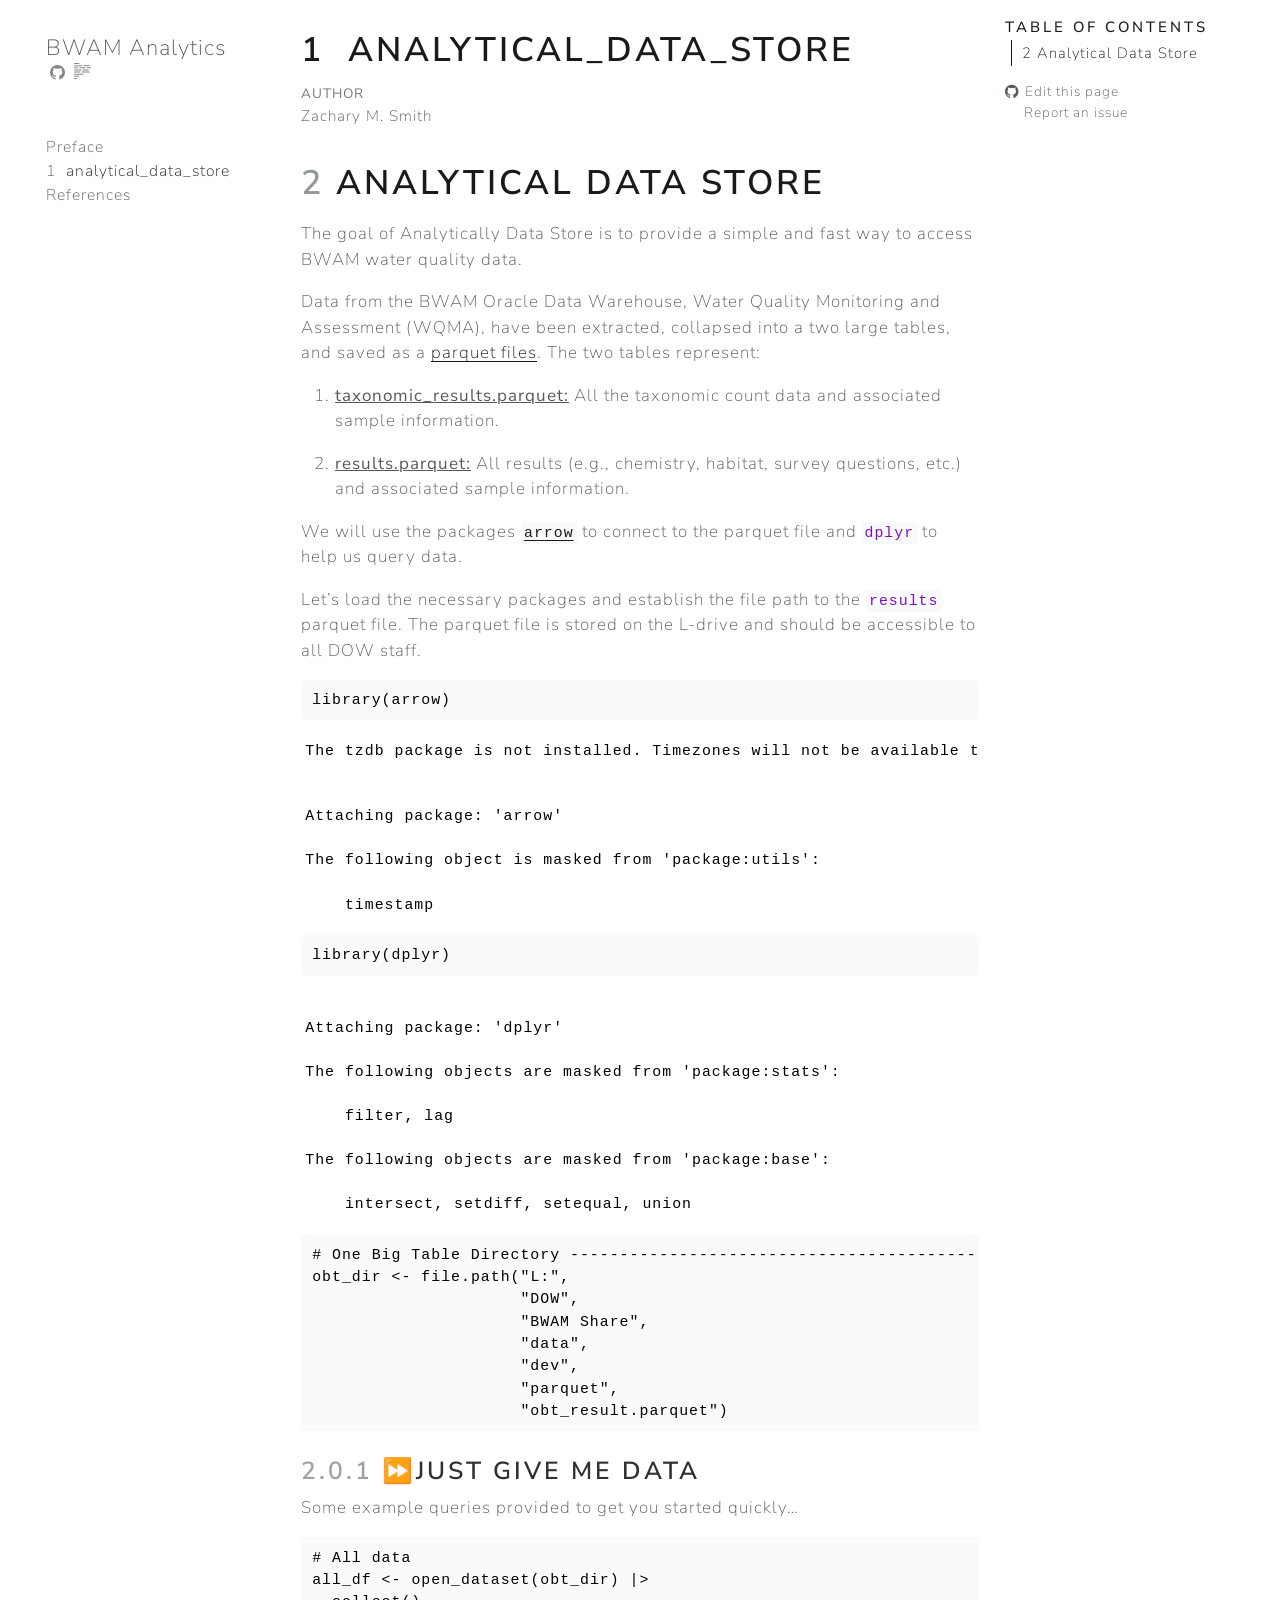
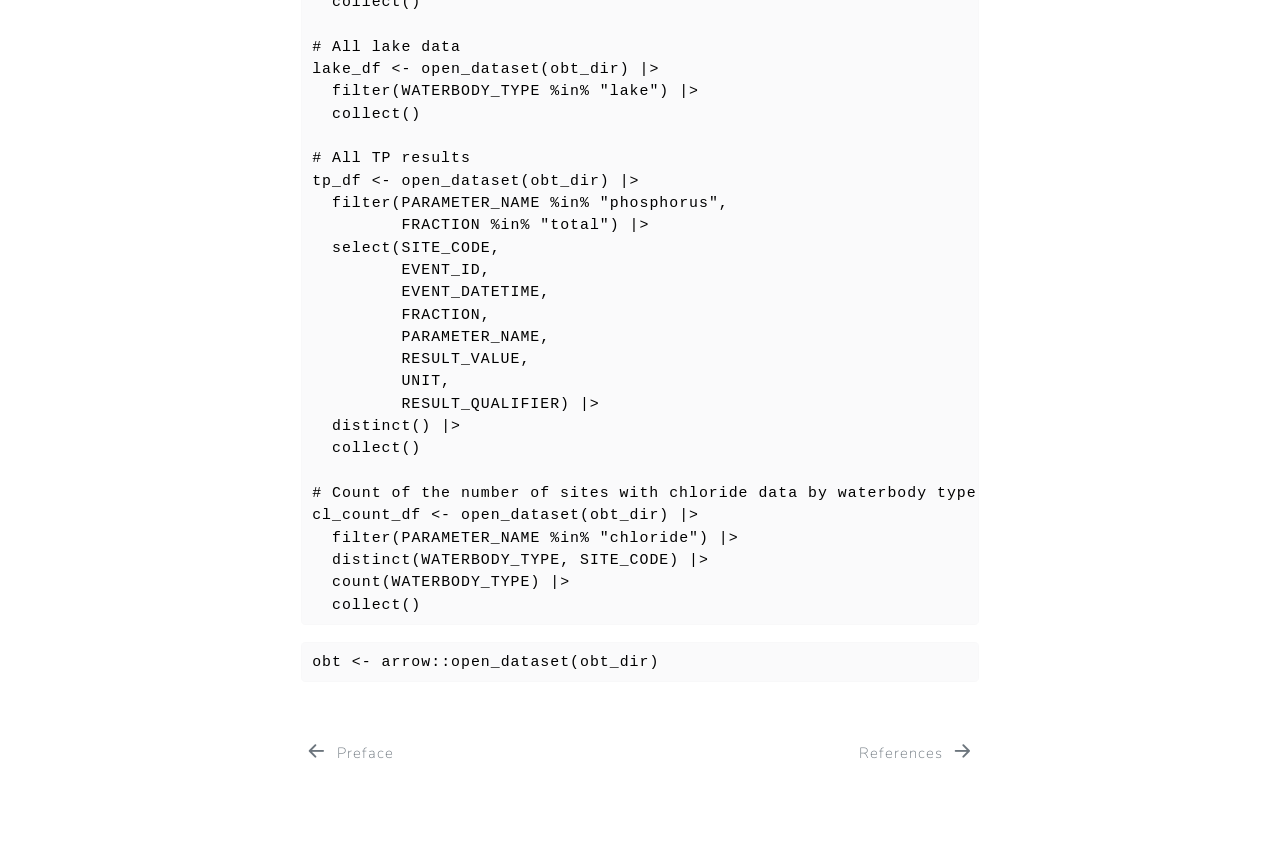
==== docs/analytical_data_store.html @ fa06255b "Initial development of analytics chapter." ====
<!DOCTYPE html>
<html xmlns="http://www.w3.org/1999/xhtml" lang="en" xml:lang="en"><head>

<meta charset="utf-8">
<meta name="generator" content="quarto-1.4.555">

<meta name="viewport" content="width=device-width, initial-scale=1.0, user-scalable=yes">

<meta name="author" content="Zachary M. Smith">

<title>BWAM Analytics - 1&nbsp; analytical_data_store</title>
<style>
code{white-space: pre-wrap;}
span.smallcaps{font-variant: small-caps;}
div.columns{display: flex; gap: min(4vw, 1.5em);}
div.column{flex: auto; overflow-x: auto;}
div.hanging-indent{margin-left: 1.5em; text-indent: -1.5em;}
ul.task-list{list-style: none;}
ul.task-list li input[type="checkbox"] {
  width: 0.8em;
  margin: 0 0.8em 0.2em -1em; /* quarto-specific, see https://github.com/quarto-dev/quarto-cli/issues/4556 */ 
  vertical-align: middle;
}
/* CSS for syntax highlighting */
pre > code.sourceCode { white-space: pre; position: relative; }
pre > code.sourceCode > span { line-height: 1.25; }
pre > code.sourceCode > span:empty { height: 1.2em; }
.sourceCode { overflow: visible; }
code.sourceCode > span { color: inherit; text-decoration: inherit; }
div.sourceCode { margin: 1em 0; }
pre.sourceCode { margin: 0; }
@media screen {
div.sourceCode { overflow: auto; }
}
@media print {
pre > code.sourceCode { white-space: pre-wrap; }
pre > code.sourceCode > span { text-indent: -5em; padding-left: 5em; }
}
pre.numberSource code
  { counter-reset: source-line 0; }
pre.numberSource code > span
  { position: relative; left: -4em; counter-increment: source-line; }
pre.numberSource code > span > a:first-child::before
  { content: counter(source-line);
    position: relative; left: -1em; text-align: right; vertical-align: baseline;
    border: none; display: inline-block;
    -webkit-touch-callout: none; -webkit-user-select: none;
    -khtml-user-select: none; -moz-user-select: none;
    -ms-user-select: none; user-select: none;
    padding: 0 4px; width: 4em;
  }
pre.numberSource { margin-left: 3em;  padding-left: 4px; }
div.sourceCode
  {   }
@media screen {
pre > code.sourceCode > span > a:first-child::before { text-decoration: underline; }
}
</style>


<script src="site_libs/quarto-nav/quarto-nav.js"></script>
<script src="site_libs/quarto-nav/headroom.min.js"></script>
<script src="site_libs/clipboard/clipboard.min.js"></script>
<script src="site_libs/quarto-search/autocomplete.umd.js"></script>
<script src="site_libs/quarto-search/fuse.min.js"></script>
<script src="site_libs/quarto-search/quarto-search.js"></script>
<meta name="quarto:offset" content="./">
<link href="./references.html" rel="next">
<link href="./index.html" rel="prev">
<script src="site_libs/quarto-html/quarto.js"></script>
<script src="site_libs/quarto-html/popper.min.js"></script>
<script src="site_libs/quarto-html/tippy.umd.min.js"></script>
<script src="site_libs/quarto-html/anchor.min.js"></script>
<link href="site_libs/quarto-html/tippy.css" rel="stylesheet">
<link href="site_libs/quarto-html/quarto-syntax-highlighting.css" rel="stylesheet" id="quarto-text-highlighting-styles">
<script src="site_libs/bootstrap/bootstrap.min.js"></script>
<link href="site_libs/bootstrap/bootstrap-icons.css" rel="stylesheet">
<link href="site_libs/bootstrap/bootstrap.min.css" rel="stylesheet" id="quarto-bootstrap" data-mode="light">
<script id="quarto-search-options" type="application/json">{
  "location": "sidebar",
  "copy-button": false,
  "collapse-after": 3,
  "panel-placement": "start",
  "type": "textbox",
  "limit": 50,
  "keyboard-shortcut": [
    "f",
    "/",
    "s"
  ],
  "show-item-context": false,
  "language": {
    "search-no-results-text": "No results",
    "search-matching-documents-text": "matching documents",
    "search-copy-link-title": "Copy link to search",
    "search-hide-matches-text": "Hide additional matches",
    "search-more-match-text": "more match in this document",
    "search-more-matches-text": "more matches in this document",
    "search-clear-button-title": "Clear",
    "search-text-placeholder": "",
    "search-detached-cancel-button-title": "Cancel",
    "search-submit-button-title": "Submit",
    "search-label": "Search"
  }
}</script>


</head>

<body class="nav-sidebar floating">

<div id="quarto-search-results"></div>
  <header id="quarto-header" class="headroom fixed-top">
  <nav class="quarto-secondary-nav">
    <div class="container-fluid d-flex">
      <button type="button" class="quarto-btn-toggle btn" data-bs-toggle="collapse" data-bs-target=".quarto-sidebar-collapse-item" aria-controls="quarto-sidebar" aria-expanded="false" aria-label="Toggle sidebar navigation" onclick="if (window.quartoToggleHeadroom) { window.quartoToggleHeadroom(); }">
        <i class="bi bi-layout-text-sidebar-reverse"></i>
      </button>
        <nav class="quarto-page-breadcrumbs" aria-label="breadcrumb"><ol class="breadcrumb"><li class="breadcrumb-item"><a href="./analytical_data_store.html"><span class="chapter-number">1</span>&nbsp; <span class="chapter-title">analytical_data_store</span></a></li></ol></nav>
        <a class="flex-grow-1" role="button" data-bs-toggle="collapse" data-bs-target=".quarto-sidebar-collapse-item" aria-controls="quarto-sidebar" aria-expanded="false" aria-label="Toggle sidebar navigation" onclick="if (window.quartoToggleHeadroom) { window.quartoToggleHeadroom(); }">      
        </a>
      <button type="button" class="btn quarto-search-button" aria-label="" onclick="window.quartoOpenSearch();">
        <i class="bi bi-search"></i>
      </button>
    </div>
  </nav>
</header>
<!-- content -->
<div id="quarto-content" class="quarto-container page-columns page-rows-contents page-layout-article">
<!-- sidebar -->
  <nav id="quarto-sidebar" class="sidebar collapse collapse-horizontal quarto-sidebar-collapse-item sidebar-navigation floating overflow-auto">
    <div class="pt-lg-2 mt-2 text-left sidebar-header">
    <div class="sidebar-title mb-0 py-0">
      <a href="./">BWAM Analytics</a> 
        <div class="sidebar-tools-main">
    <a href="https://github.com/BWAM/bwam_analytics" title="Source Code" class="quarto-navigation-tool px-1" aria-label="Source Code"><i class="bi bi-github"></i></a>
  <a href="" class="quarto-reader-toggle quarto-navigation-tool px-1" onclick="window.quartoToggleReader(); return false;" title="Toggle reader mode">
  <div class="quarto-reader-toggle-btn">
  <i class="bi"></i>
  </div>
</a>
</div>
    </div>
      </div>
        <div class="mt-2 flex-shrink-0 align-items-center">
        <div class="sidebar-search">
        <div id="quarto-search" class="" title="Search"></div>
        </div>
        </div>
    <div class="sidebar-menu-container"> 
    <ul class="list-unstyled mt-1">
        <li class="sidebar-item">
  <div class="sidebar-item-container"> 
  <a href="./index.html" class="sidebar-item-text sidebar-link">
 <span class="menu-text">Preface</span></a>
  </div>
</li>
        <li class="sidebar-item">
  <div class="sidebar-item-container"> 
  <a href="./analytical_data_store.html" class="sidebar-item-text sidebar-link active">
 <span class="menu-text"><span class="chapter-number">1</span>&nbsp; <span class="chapter-title">analytical_data_store</span></span></a>
  </div>
</li>
        <li class="sidebar-item">
  <div class="sidebar-item-container"> 
  <a href="./references.html" class="sidebar-item-text sidebar-link">
 <span class="menu-text">References</span></a>
  </div>
</li>
    </ul>
    </div>
</nav>
<div id="quarto-sidebar-glass" class="quarto-sidebar-collapse-item" data-bs-toggle="collapse" data-bs-target=".quarto-sidebar-collapse-item"></div>
<!-- margin-sidebar -->
    <div id="quarto-margin-sidebar" class="sidebar margin-sidebar">
        <nav id="TOC" role="doc-toc" class="toc-active">
    <h2 id="toc-title">Table of contents</h2>
   
  <ul>
  <li><a href="#analytical-data-store" id="toc-analytical-data-store" class="nav-link active" data-scroll-target="#analytical-data-store"><span class="header-section-number">2</span> Analytical Data Store</a>
  <ul class="collapse">
  <li><a href="#just-give-me-data" id="toc-just-give-me-data" class="nav-link" data-scroll-target="#just-give-me-data"><span class="header-section-number">2.0.1</span> ⏩Just Give Me Data</a></li>
  </ul></li>
  </ul>
<div class="toc-actions"><ul><li><a href="https://github.com/BWAM/bwam_analytics/edit/main/analytical_data_store.qmd" class="toc-action"><i class="bi bi-github"></i>Edit this page</a></li><li><a href="https://github.com/BWAM/bwam_analytics/issues/new" class="toc-action"><i class="bi empty"></i>Report an issue</a></li></ul></div></nav>
    </div>
<!-- main -->
<main class="content" id="quarto-document-content">

<header id="title-block-header" class="quarto-title-block default">
<div class="quarto-title">
<h1 class="title"><span class="chapter-number">1</span>&nbsp; <span class="chapter-title">analytical_data_store</span></h1>
</div>



<div class="quarto-title-meta">

    <div>
    <div class="quarto-title-meta-heading">Author</div>
    <div class="quarto-title-meta-contents">
             <p>Zachary M. Smith </p>
          </div>
  </div>
    
  
    
  </div>
  


</header>


<section id="analytical-data-store" class="level1" data-number="2">
<h1 data-number="2"><span class="header-section-number">2</span> Analytical Data Store</h1>
<p>The goal of Analytically Data Store is to provide a simple and fast way to access BWAM water quality data.</p>
<p>Data from the BWAM Oracle Data Warehouse, Water Quality Monitoring and Assessment (WQMA), have been extracted, collapsed into a two large tables, and saved as a <a href="https://parquet.apache.org/docs/overview/">parquet files</a>. The two tables represent:</p>
<ol type="1">
<li><p><u><strong>taxonomic_results.parquet:</strong></u> All the taxonomic count data and associated sample information.</p></li>
<li><p><u><strong>results.parquet:</strong></u> All results (e.g., chemistry, habitat, survey questions, etc.) and associated sample information.</p></li>
</ol>
<p>We will use the packages <a href="https://arrow.apache.org/docs/r/"><code>arrow</code></a> to connect to the parquet file and <code>dplyr</code> to help us query data.</p>
<p>Let’s load the necessary packages and establish the file path to the <code>results</code> parquet file. The parquet file is stored on the L-drive and should be accessible to all DOW staff.</p>
<div class="cell">
<div class="sourceCode cell-code" id="cb1"><pre class="sourceCode r code-with-copy"><code class="sourceCode r"><span id="cb1-1"><a href="#cb1-1" aria-hidden="true" tabindex="-1"></a><span class="fu">library</span>(arrow)</span></code><button title="Copy to Clipboard" class="code-copy-button"><i class="bi"></i></button></pre></div>
<div class="cell-output cell-output-stderr">
<pre><code>The tzdb package is not installed. Timezones will not be available to Arrow compute functions.</code></pre>
</div>
<div class="cell-output cell-output-stderr">
<pre><code>
Attaching package: 'arrow'</code></pre>
</div>
<div class="cell-output cell-output-stderr">
<pre><code>The following object is masked from 'package:utils':

    timestamp</code></pre>
</div>
<div class="sourceCode cell-code" id="cb5"><pre class="sourceCode r code-with-copy"><code class="sourceCode r"><span id="cb5-1"><a href="#cb5-1" aria-hidden="true" tabindex="-1"></a><span class="fu">library</span>(dplyr)</span></code><button title="Copy to Clipboard" class="code-copy-button"><i class="bi"></i></button></pre></div>
<div class="cell-output cell-output-stderr">
<pre><code>
Attaching package: 'dplyr'</code></pre>
</div>
<div class="cell-output cell-output-stderr">
<pre><code>The following objects are masked from 'package:stats':

    filter, lag</code></pre>
</div>
<div class="cell-output cell-output-stderr">
<pre><code>The following objects are masked from 'package:base':

    intersect, setdiff, setequal, union</code></pre>
</div>
<div class="sourceCode cell-code" id="cb9"><pre class="sourceCode r code-with-copy"><code class="sourceCode r"><span id="cb9-1"><a href="#cb9-1" aria-hidden="true" tabindex="-1"></a><span class="co"># One Big Table Directory -------------------------------------------------</span></span>
<span id="cb9-2"><a href="#cb9-2" aria-hidden="true" tabindex="-1"></a>obt_dir <span class="ot">&lt;-</span> <span class="fu">file.path</span>(<span class="st">"L:"</span>,</span>
<span id="cb9-3"><a href="#cb9-3" aria-hidden="true" tabindex="-1"></a>                     <span class="st">"DOW"</span>,</span>
<span id="cb9-4"><a href="#cb9-4" aria-hidden="true" tabindex="-1"></a>                     <span class="st">"BWAM Share"</span>,</span>
<span id="cb9-5"><a href="#cb9-5" aria-hidden="true" tabindex="-1"></a>                     <span class="st">"data"</span>,</span>
<span id="cb9-6"><a href="#cb9-6" aria-hidden="true" tabindex="-1"></a>                     <span class="st">"dev"</span>,</span>
<span id="cb9-7"><a href="#cb9-7" aria-hidden="true" tabindex="-1"></a>                     <span class="st">"parquet"</span>,</span>
<span id="cb9-8"><a href="#cb9-8" aria-hidden="true" tabindex="-1"></a>                     <span class="st">"obt_result.parquet"</span>)</span></code><button title="Copy to Clipboard" class="code-copy-button"><i class="bi"></i></button></pre></div>
</div>
<section id="just-give-me-data" class="level3" data-number="2.0.1">
<h3 data-number="2.0.1" class="anchored" data-anchor-id="just-give-me-data"><span class="header-section-number">2.0.1</span> ⏩Just Give Me Data</h3>
<p>Some example queries provided to get you started quickly…</p>
<div class="cell">
<div class="sourceCode cell-code" id="cb10"><pre class="sourceCode r code-with-copy"><code class="sourceCode r"><span id="cb10-1"><a href="#cb10-1" aria-hidden="true" tabindex="-1"></a><span class="co"># All data</span></span>
<span id="cb10-2"><a href="#cb10-2" aria-hidden="true" tabindex="-1"></a>all_df <span class="ot">&lt;-</span> <span class="fu">open_dataset</span>(obt_dir) <span class="sc">|&gt;</span> </span>
<span id="cb10-3"><a href="#cb10-3" aria-hidden="true" tabindex="-1"></a>  <span class="fu">collect</span>()</span>
<span id="cb10-4"><a href="#cb10-4" aria-hidden="true" tabindex="-1"></a></span>
<span id="cb10-5"><a href="#cb10-5" aria-hidden="true" tabindex="-1"></a><span class="co"># All lake data</span></span>
<span id="cb10-6"><a href="#cb10-6" aria-hidden="true" tabindex="-1"></a>lake_df <span class="ot">&lt;-</span> <span class="fu">open_dataset</span>(obt_dir) <span class="sc">|&gt;</span> </span>
<span id="cb10-7"><a href="#cb10-7" aria-hidden="true" tabindex="-1"></a>  <span class="fu">filter</span>(WATERBODY_TYPE <span class="sc">%in%</span> <span class="st">"lake"</span>) <span class="sc">|&gt;</span> </span>
<span id="cb10-8"><a href="#cb10-8" aria-hidden="true" tabindex="-1"></a>  <span class="fu">collect</span>()</span>
<span id="cb10-9"><a href="#cb10-9" aria-hidden="true" tabindex="-1"></a></span>
<span id="cb10-10"><a href="#cb10-10" aria-hidden="true" tabindex="-1"></a><span class="co"># All TP results</span></span>
<span id="cb10-11"><a href="#cb10-11" aria-hidden="true" tabindex="-1"></a>tp_df <span class="ot">&lt;-</span> <span class="fu">open_dataset</span>(obt_dir) <span class="sc">|&gt;</span> </span>
<span id="cb10-12"><a href="#cb10-12" aria-hidden="true" tabindex="-1"></a>  <span class="fu">filter</span>(PARAMETER_NAME <span class="sc">%in%</span> <span class="st">"phosphorus"</span>,</span>
<span id="cb10-13"><a href="#cb10-13" aria-hidden="true" tabindex="-1"></a>         FRACTION <span class="sc">%in%</span> <span class="st">"total"</span>) <span class="sc">|&gt;</span></span>
<span id="cb10-14"><a href="#cb10-14" aria-hidden="true" tabindex="-1"></a>  <span class="fu">select</span>(SITE_CODE,</span>
<span id="cb10-15"><a href="#cb10-15" aria-hidden="true" tabindex="-1"></a>         EVENT_ID,</span>
<span id="cb10-16"><a href="#cb10-16" aria-hidden="true" tabindex="-1"></a>         EVENT_DATETIME,</span>
<span id="cb10-17"><a href="#cb10-17" aria-hidden="true" tabindex="-1"></a>         FRACTION,</span>
<span id="cb10-18"><a href="#cb10-18" aria-hidden="true" tabindex="-1"></a>         PARAMETER_NAME,</span>
<span id="cb10-19"><a href="#cb10-19" aria-hidden="true" tabindex="-1"></a>         RESULT_VALUE,</span>
<span id="cb10-20"><a href="#cb10-20" aria-hidden="true" tabindex="-1"></a>         UNIT,</span>
<span id="cb10-21"><a href="#cb10-21" aria-hidden="true" tabindex="-1"></a>         RESULT_QUALIFIER) <span class="sc">|&gt;</span> </span>
<span id="cb10-22"><a href="#cb10-22" aria-hidden="true" tabindex="-1"></a>  <span class="fu">distinct</span>() <span class="sc">|&gt;</span> </span>
<span id="cb10-23"><a href="#cb10-23" aria-hidden="true" tabindex="-1"></a>  <span class="fu">collect</span>()</span>
<span id="cb10-24"><a href="#cb10-24" aria-hidden="true" tabindex="-1"></a></span>
<span id="cb10-25"><a href="#cb10-25" aria-hidden="true" tabindex="-1"></a><span class="co"># Count of the number of sites with chloride data by waterbody type</span></span>
<span id="cb10-26"><a href="#cb10-26" aria-hidden="true" tabindex="-1"></a>cl_count_df <span class="ot">&lt;-</span> <span class="fu">open_dataset</span>(obt_dir) <span class="sc">|&gt;</span> </span>
<span id="cb10-27"><a href="#cb10-27" aria-hidden="true" tabindex="-1"></a>  <span class="fu">filter</span>(PARAMETER_NAME <span class="sc">%in%</span> <span class="st">"chloride"</span>) <span class="sc">|&gt;</span></span>
<span id="cb10-28"><a href="#cb10-28" aria-hidden="true" tabindex="-1"></a>  <span class="fu">distinct</span>(WATERBODY_TYPE, SITE_CODE) <span class="sc">|&gt;</span> </span>
<span id="cb10-29"><a href="#cb10-29" aria-hidden="true" tabindex="-1"></a>  <span class="fu">count</span>(WATERBODY_TYPE) <span class="sc">|&gt;</span> </span>
<span id="cb10-30"><a href="#cb10-30" aria-hidden="true" tabindex="-1"></a>  <span class="fu">collect</span>()</span></code><button title="Copy to Clipboard" class="code-copy-button"><i class="bi"></i></button></pre></div>
</div>
<div class="cell">
<div class="sourceCode cell-code" id="cb11"><pre class="sourceCode r code-with-copy"><code class="sourceCode r"><span id="cb11-1"><a href="#cb11-1" aria-hidden="true" tabindex="-1"></a>obt <span class="ot">&lt;-</span> arrow<span class="sc">::</span><span class="fu">open_dataset</span>(obt_dir)</span></code><button title="Copy to Clipboard" class="code-copy-button"><i class="bi"></i></button></pre></div>
</div>


</section>
</section>

</main> <!-- /main -->
<script id="quarto-html-after-body" type="application/javascript">
window.document.addEventListener("DOMContentLoaded", function (event) {
  const toggleBodyColorMode = (bsSheetEl) => {
    const mode = bsSheetEl.getAttribute("data-mode");
    const bodyEl = window.document.querySelector("body");
    if (mode === "dark") {
      bodyEl.classList.add("quarto-dark");
      bodyEl.classList.remove("quarto-light");
    } else {
      bodyEl.classList.add("quarto-light");
      bodyEl.classList.remove("quarto-dark");
    }
  }
  const toggleBodyColorPrimary = () => {
    const bsSheetEl = window.document.querySelector("link#quarto-bootstrap");
    if (bsSheetEl) {
      toggleBodyColorMode(bsSheetEl);
    }
  }
  toggleBodyColorPrimary();  
  const icon = "";
  const anchorJS = new window.AnchorJS();
  anchorJS.options = {
    placement: 'right',
    icon: icon
  };
  anchorJS.add('.anchored');
  const isCodeAnnotation = (el) => {
    for (const clz of el.classList) {
      if (clz.startsWith('code-annotation-')) {                     
        return true;
      }
    }
    return false;
  }
  const clipboard = new window.ClipboardJS('.code-copy-button', {
    text: function(trigger) {
      const codeEl = trigger.previousElementSibling.cloneNode(true);
      for (const childEl of codeEl.children) {
        if (isCodeAnnotation(childEl)) {
          childEl.remove();
        }
      }
      return codeEl.innerText;
    }
  });
  clipboard.on('success', function(e) {
    // button target
    const button = e.trigger;
    // don't keep focus
    button.blur();
    // flash "checked"
    button.classList.add('code-copy-button-checked');
    var currentTitle = button.getAttribute("title");
    button.setAttribute("title", "Copied!");
    let tooltip;
    if (window.bootstrap) {
      button.setAttribute("data-bs-toggle", "tooltip");
      button.setAttribute("data-bs-placement", "left");
      button.setAttribute("data-bs-title", "Copied!");
      tooltip = new bootstrap.Tooltip(button, 
        { trigger: "manual", 
          customClass: "code-copy-button-tooltip",
          offset: [0, -8]});
      tooltip.show();    
    }
    setTimeout(function() {
      if (tooltip) {
        tooltip.hide();
        button.removeAttribute("data-bs-title");
        button.removeAttribute("data-bs-toggle");
        button.removeAttribute("data-bs-placement");
      }
      button.setAttribute("title", currentTitle);
      button.classList.remove('code-copy-button-checked');
    }, 1000);
    // clear code selection
    e.clearSelection();
  });
    var localhostRegex = new RegExp(/^(?:http|https):\/\/localhost\:?[0-9]*\//);
    var mailtoRegex = new RegExp(/^mailto:/);
      var filterRegex = new RegExp('/' + window.location.host + '/');
    var isInternal = (href) => {
        return filterRegex.test(href) || localhostRegex.test(href) || mailtoRegex.test(href);
    }
    // Inspect non-navigation links and adorn them if external
 	var links = window.document.querySelectorAll('a[href]:not(.nav-link):not(.navbar-brand):not(.toc-action):not(.sidebar-link):not(.sidebar-item-toggle):not(.pagination-link):not(.no-external):not([aria-hidden]):not(.dropdown-item):not(.quarto-navigation-tool)');
    for (var i=0; i<links.length; i++) {
      const link = links[i];
      if (!isInternal(link.href)) {
        // undo the damage that might have been done by quarto-nav.js in the case of
        // links that we want to consider external
        if (link.dataset.originalHref !== undefined) {
          link.href = link.dataset.originalHref;
        }
      }
    }
  function tippyHover(el, contentFn, onTriggerFn, onUntriggerFn) {
    const config = {
      allowHTML: true,
      maxWidth: 500,
      delay: 100,
      arrow: false,
      appendTo: function(el) {
          return el.parentElement;
      },
      interactive: true,
      interactiveBorder: 10,
      theme: 'quarto',
      placement: 'bottom-start',
    };
    if (contentFn) {
      config.content = contentFn;
    }
    if (onTriggerFn) {
      config.onTrigger = onTriggerFn;
    }
    if (onUntriggerFn) {
      config.onUntrigger = onUntriggerFn;
    }
    window.tippy(el, config); 
  }
  const noterefs = window.document.querySelectorAll('a[role="doc-noteref"]');
  for (var i=0; i<noterefs.length; i++) {
    const ref = noterefs[i];
    tippyHover(ref, function() {
      // use id or data attribute instead here
      let href = ref.getAttribute('data-footnote-href') || ref.getAttribute('href');
      try { href = new URL(href).hash; } catch {}
      const id = href.replace(/^#\/?/, "");
      const note = window.document.getElementById(id);
      if (note) {
        return note.innerHTML;
      } else {
        return "";
      }
    });
  }
  const xrefs = window.document.querySelectorAll('a.quarto-xref');
  const processXRef = (id, note) => {
    // Strip column container classes
    const stripColumnClz = (el) => {
      el.classList.remove("page-full", "page-columns");
      if (el.children) {
        for (const child of el.children) {
          stripColumnClz(child);
        }
      }
    }
    stripColumnClz(note)
    if (id === null || id.startsWith('sec-')) {
      // Special case sections, only their first couple elements
      const container = document.createElement("div");
      if (note.children && note.children.length > 2) {
        container.appendChild(note.children[0].cloneNode(true));
        for (let i = 1; i < note.children.length; i++) {
          const child = note.children[i];
          if (child.tagName === "P" && child.innerText === "") {
            continue;
          } else {
            container.appendChild(child.cloneNode(true));
            break;
          }
        }
        if (window.Quarto?.typesetMath) {
          window.Quarto.typesetMath(container);
        }
        return container.innerHTML
      } else {
        if (window.Quarto?.typesetMath) {
          window.Quarto.typesetMath(note);
        }
        return note.innerHTML;
      }
    } else {
      // Remove any anchor links if they are present
      const anchorLink = note.querySelector('a.anchorjs-link');
      if (anchorLink) {
        anchorLink.remove();
      }
      if (window.Quarto?.typesetMath) {
        window.Quarto.typesetMath(note);
      }
      // TODO in 1.5, we should make sure this works without a callout special case
      if (note.classList.contains("callout")) {
        return note.outerHTML;
      } else {
        return note.innerHTML;
      }
    }
  }
  for (var i=0; i<xrefs.length; i++) {
    const xref = xrefs[i];
    tippyHover(xref, undefined, function(instance) {
      instance.disable();
      let url = xref.getAttribute('href');
      let hash = undefined; 
      if (url.startsWith('#')) {
        hash = url;
      } else {
        try { hash = new URL(url).hash; } catch {}
      }
      if (hash) {
        const id = hash.replace(/^#\/?/, "");
        const note = window.document.getElementById(id);
        if (note !== null) {
          try {
            const html = processXRef(id, note.cloneNode(true));
            instance.setContent(html);
          } finally {
            instance.enable();
            instance.show();
          }
        } else {
          // See if we can fetch this
          fetch(url.split('#')[0])
          .then(res => res.text())
          .then(html => {
            const parser = new DOMParser();
            const htmlDoc = parser.parseFromString(html, "text/html");
            const note = htmlDoc.getElementById(id);
            if (note !== null) {
              const html = processXRef(id, note);
              instance.setContent(html);
            } 
          }).finally(() => {
            instance.enable();
            instance.show();
          });
        }
      } else {
        // See if we can fetch a full url (with no hash to target)
        // This is a special case and we should probably do some content thinning / targeting
        fetch(url)
        .then(res => res.text())
        .then(html => {
          const parser = new DOMParser();
          const htmlDoc = parser.parseFromString(html, "text/html");
          const note = htmlDoc.querySelector('main.content');
          if (note !== null) {
            // This should only happen for chapter cross references
            // (since there is no id in the URL)
            // remove the first header
            if (note.children.length > 0 && note.children[0].tagName === "HEADER") {
              note.children[0].remove();
            }
            const html = processXRef(null, note);
            instance.setContent(html);
          } 
        }).finally(() => {
          instance.enable();
          instance.show();
        });
      }
    }, function(instance) {
    });
  }
      let selectedAnnoteEl;
      const selectorForAnnotation = ( cell, annotation) => {
        let cellAttr = 'data-code-cell="' + cell + '"';
        let lineAttr = 'data-code-annotation="' +  annotation + '"';
        const selector = 'span[' + cellAttr + '][' + lineAttr + ']';
        return selector;
      }
      const selectCodeLines = (annoteEl) => {
        const doc = window.document;
        const targetCell = annoteEl.getAttribute("data-target-cell");
        const targetAnnotation = annoteEl.getAttribute("data-target-annotation");
        const annoteSpan = window.document.querySelector(selectorForAnnotation(targetCell, targetAnnotation));
        const lines = annoteSpan.getAttribute("data-code-lines").split(",");
        const lineIds = lines.map((line) => {
          return targetCell + "-" + line;
        })
        let top = null;
        let height = null;
        let parent = null;
        if (lineIds.length > 0) {
            //compute the position of the single el (top and bottom and make a div)
            const el = window.document.getElementById(lineIds[0]);
            top = el.offsetTop;
            height = el.offsetHeight;
            parent = el.parentElement.parentElement;
          if (lineIds.length > 1) {
            const lastEl = window.document.getElementById(lineIds[lineIds.length - 1]);
            const bottom = lastEl.offsetTop + lastEl.offsetHeight;
            height = bottom - top;
          }
          if (top !== null && height !== null && parent !== null) {
            // cook up a div (if necessary) and position it 
            let div = window.document.getElementById("code-annotation-line-highlight");
            if (div === null) {
              div = window.document.createElement("div");
              div.setAttribute("id", "code-annotation-line-highlight");
              div.style.position = 'absolute';
              parent.appendChild(div);
            }
            div.style.top = top - 2 + "px";
            div.style.height = height + 4 + "px";
            div.style.left = 0;
            let gutterDiv = window.document.getElementById("code-annotation-line-highlight-gutter");
            if (gutterDiv === null) {
              gutterDiv = window.document.createElement("div");
              gutterDiv.setAttribute("id", "code-annotation-line-highlight-gutter");
              gutterDiv.style.position = 'absolute';
              const codeCell = window.document.getElementById(targetCell);
              const gutter = codeCell.querySelector('.code-annotation-gutter');
              gutter.appendChild(gutterDiv);
            }
            gutterDiv.style.top = top - 2 + "px";
            gutterDiv.style.height = height + 4 + "px";
          }
          selectedAnnoteEl = annoteEl;
        }
      };
      const unselectCodeLines = () => {
        const elementsIds = ["code-annotation-line-highlight", "code-annotation-line-highlight-gutter"];
        elementsIds.forEach((elId) => {
          const div = window.document.getElementById(elId);
          if (div) {
            div.remove();
          }
        });
        selectedAnnoteEl = undefined;
      };
        // Handle positioning of the toggle
    window.addEventListener(
      "resize",
      throttle(() => {
        elRect = undefined;
        if (selectedAnnoteEl) {
          selectCodeLines(selectedAnnoteEl);
        }
      }, 10)
    );
    function throttle(fn, ms) {
    let throttle = false;
    let timer;
      return (...args) => {
        if(!throttle) { // first call gets through
            fn.apply(this, args);
            throttle = true;
        } else { // all the others get throttled
            if(timer) clearTimeout(timer); // cancel #2
            timer = setTimeout(() => {
              fn.apply(this, args);
              timer = throttle = false;
            }, ms);
        }
      };
    }
      // Attach click handler to the DT
      const annoteDls = window.document.querySelectorAll('dt[data-target-cell]');
      for (const annoteDlNode of annoteDls) {
        annoteDlNode.addEventListener('click', (event) => {
          const clickedEl = event.target;
          if (clickedEl !== selectedAnnoteEl) {
            unselectCodeLines();
            const activeEl = window.document.querySelector('dt[data-target-cell].code-annotation-active');
            if (activeEl) {
              activeEl.classList.remove('code-annotation-active');
            }
            selectCodeLines(clickedEl);
            clickedEl.classList.add('code-annotation-active');
          } else {
            // Unselect the line
            unselectCodeLines();
            clickedEl.classList.remove('code-annotation-active');
          }
        });
      }
  const findCites = (el) => {
    const parentEl = el.parentElement;
    if (parentEl) {
      const cites = parentEl.dataset.cites;
      if (cites) {
        return {
          el,
          cites: cites.split(' ')
        };
      } else {
        return findCites(el.parentElement)
      }
    } else {
      return undefined;
    }
  };
  var bibliorefs = window.document.querySelectorAll('a[role="doc-biblioref"]');
  for (var i=0; i<bibliorefs.length; i++) {
    const ref = bibliorefs[i];
    const citeInfo = findCites(ref);
    if (citeInfo) {
      tippyHover(citeInfo.el, function() {
        var popup = window.document.createElement('div');
        citeInfo.cites.forEach(function(cite) {
          var citeDiv = window.document.createElement('div');
          citeDiv.classList.add('hanging-indent');
          citeDiv.classList.add('csl-entry');
          var biblioDiv = window.document.getElementById('ref-' + cite);
          if (biblioDiv) {
            citeDiv.innerHTML = biblioDiv.innerHTML;
          }
          popup.appendChild(citeDiv);
        });
        return popup.innerHTML;
      });
    }
  }
});
</script>
<nav class="page-navigation">
  <div class="nav-page nav-page-previous">
      <a href="./index.html" class="pagination-link" aria-label="Preface">
        <i class="bi bi-arrow-left-short"></i> <span class="nav-page-text">Preface</span>
      </a>          
  </div>
  <div class="nav-page nav-page-next">
      <a href="./references.html" class="pagination-link" aria-label="References">
        <span class="nav-page-text">References</span> <i class="bi bi-arrow-right-short"></i>
      </a>
  </div>
</nav>
</div> <!-- /content -->




<footer class="footer"><div class="nav-footer"><div class="nav-footer-center"><div class="toc-actions d-sm-block d-md-none"><ul><li><a href="https://github.com/BWAM/bwam_analytics/edit/main/analytical_data_store.qmd" class="toc-action"><i class="bi bi-github"></i>Edit this page</a></li><li><a href="https://github.com/BWAM/bwam_analytics/issues/new" class="toc-action"><i class="bi empty"></i>Report an issue</a></li></ul></div></div></div></footer></body></html>
---- docs/site_libs/quarto-html/tippy.css ----
.tippy-box[data-animation=fade][data-state=hidden]{opacity:0}[data-tippy-root]{max-width:calc(100vw - 10px)}.tippy-box{position:relative;background-color:#333;color:#fff;border-radius:4px;font-size:14px;line-height:1.4;white-space:normal;outline:0;transition-property:transform,visibility,opacity}.tippy-box[data-placement^=top]>.tippy-arrow{bottom:0}.tippy-box[data-placement^=top]>.tippy-arrow:before{bottom:-7px;left:0;border-width:8px 8px 0;border-top-color:initial;transform-origin:center top}.tippy-box[data-placement^=bottom]>.tippy-arrow{top:0}.tippy-box[data-placement^=bottom]>.tippy-arrow:before{top:-7px;left:0;border-width:0 8px 8px;border-bottom-color:initial;transform-origin:center bottom}.tippy-box[data-placement^=left]>.tippy-arrow{right:0}.tippy-box[data-placement^=left]>.tippy-arrow:before{border-width:8px 0 8px 8px;border-left-color:initial;right:-7px;transform-origin:center left}.tippy-box[data-placement^=right]>.tippy-arrow{left:0}.tippy-box[data-placement^=right]>.tippy-arrow:before{left:-7px;border-width:8px 8px 8px 0;border-right-color:initial;transform-origin:center right}.tippy-box[data-inertia][data-state=visible]{transition-timing-function:cubic-bezier(.54,1.5,.38,1.11)}.tippy-arrow{width:16px;height:16px;color:#333}.tippy-arrow:before{content:"";position:absolute;border-color:transparent;border-style:solid}.tippy-content{position:relative;padding:5px 9px;z-index:1}
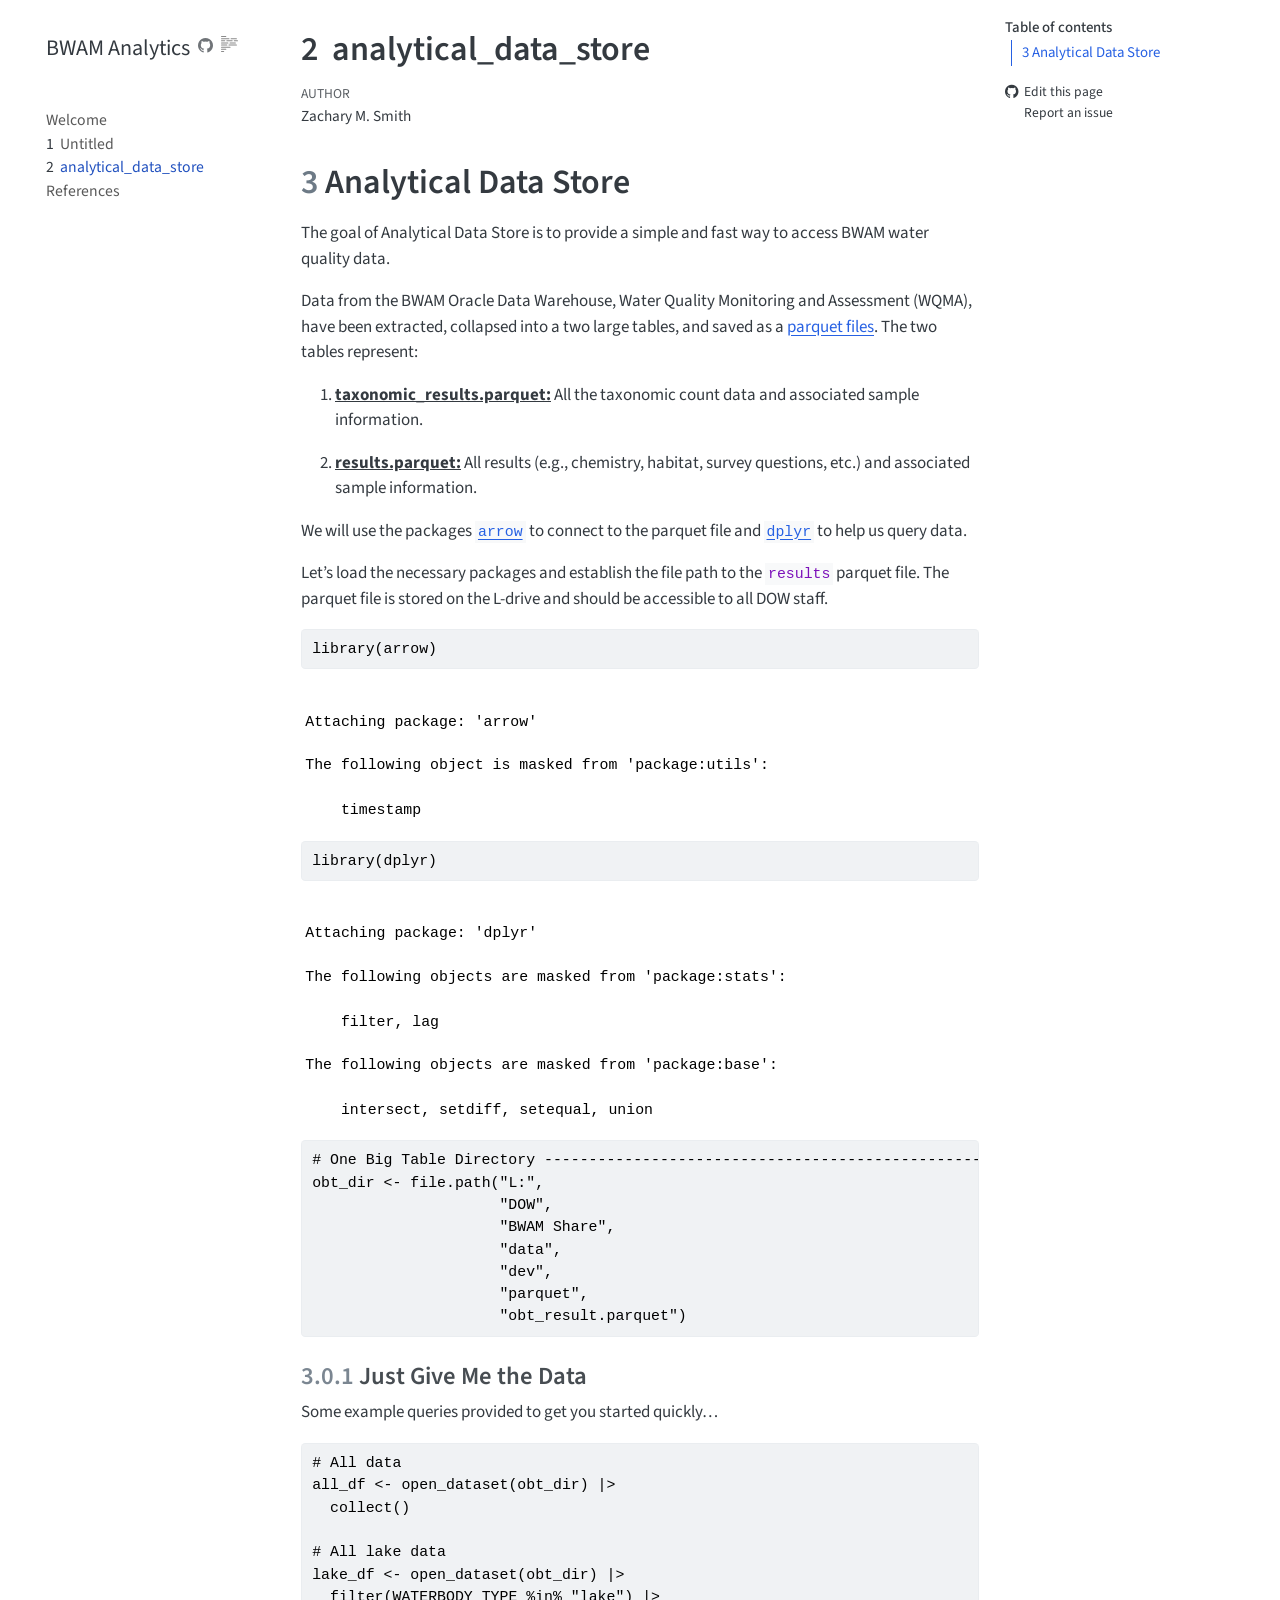
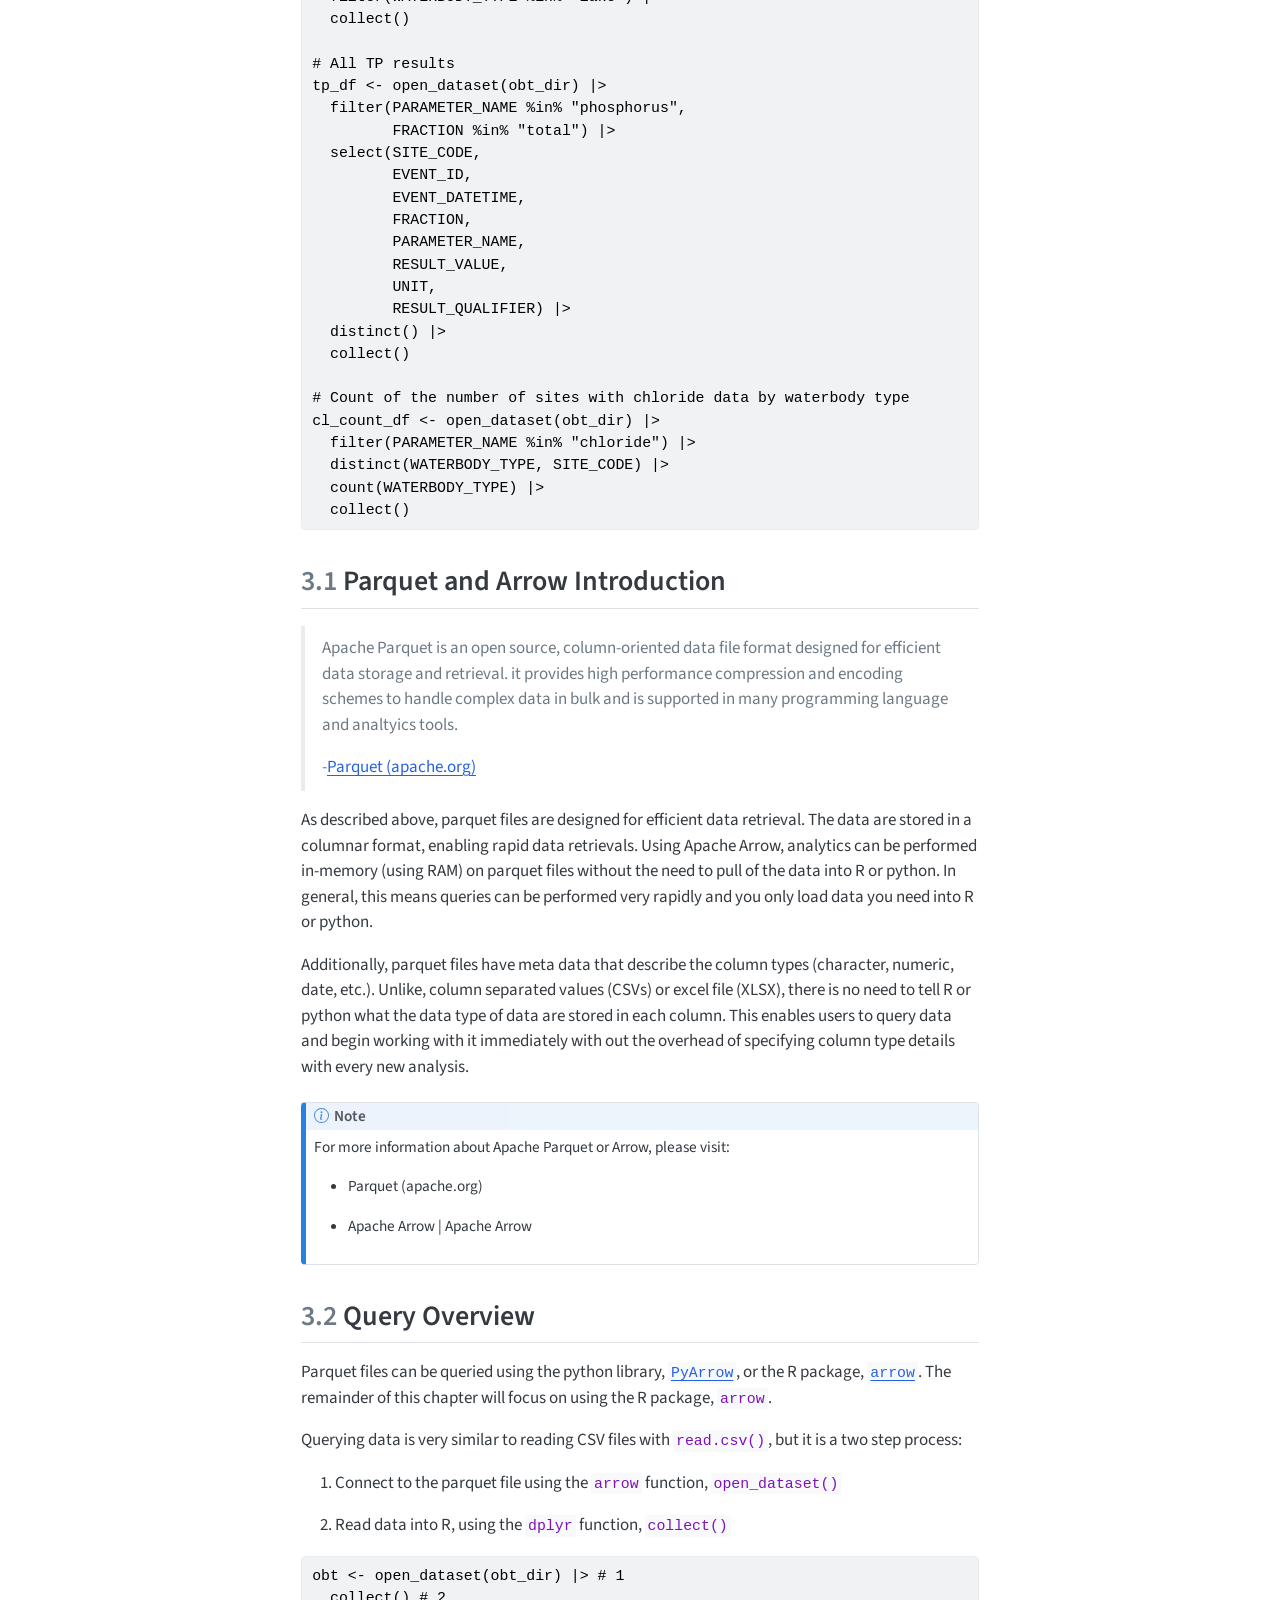
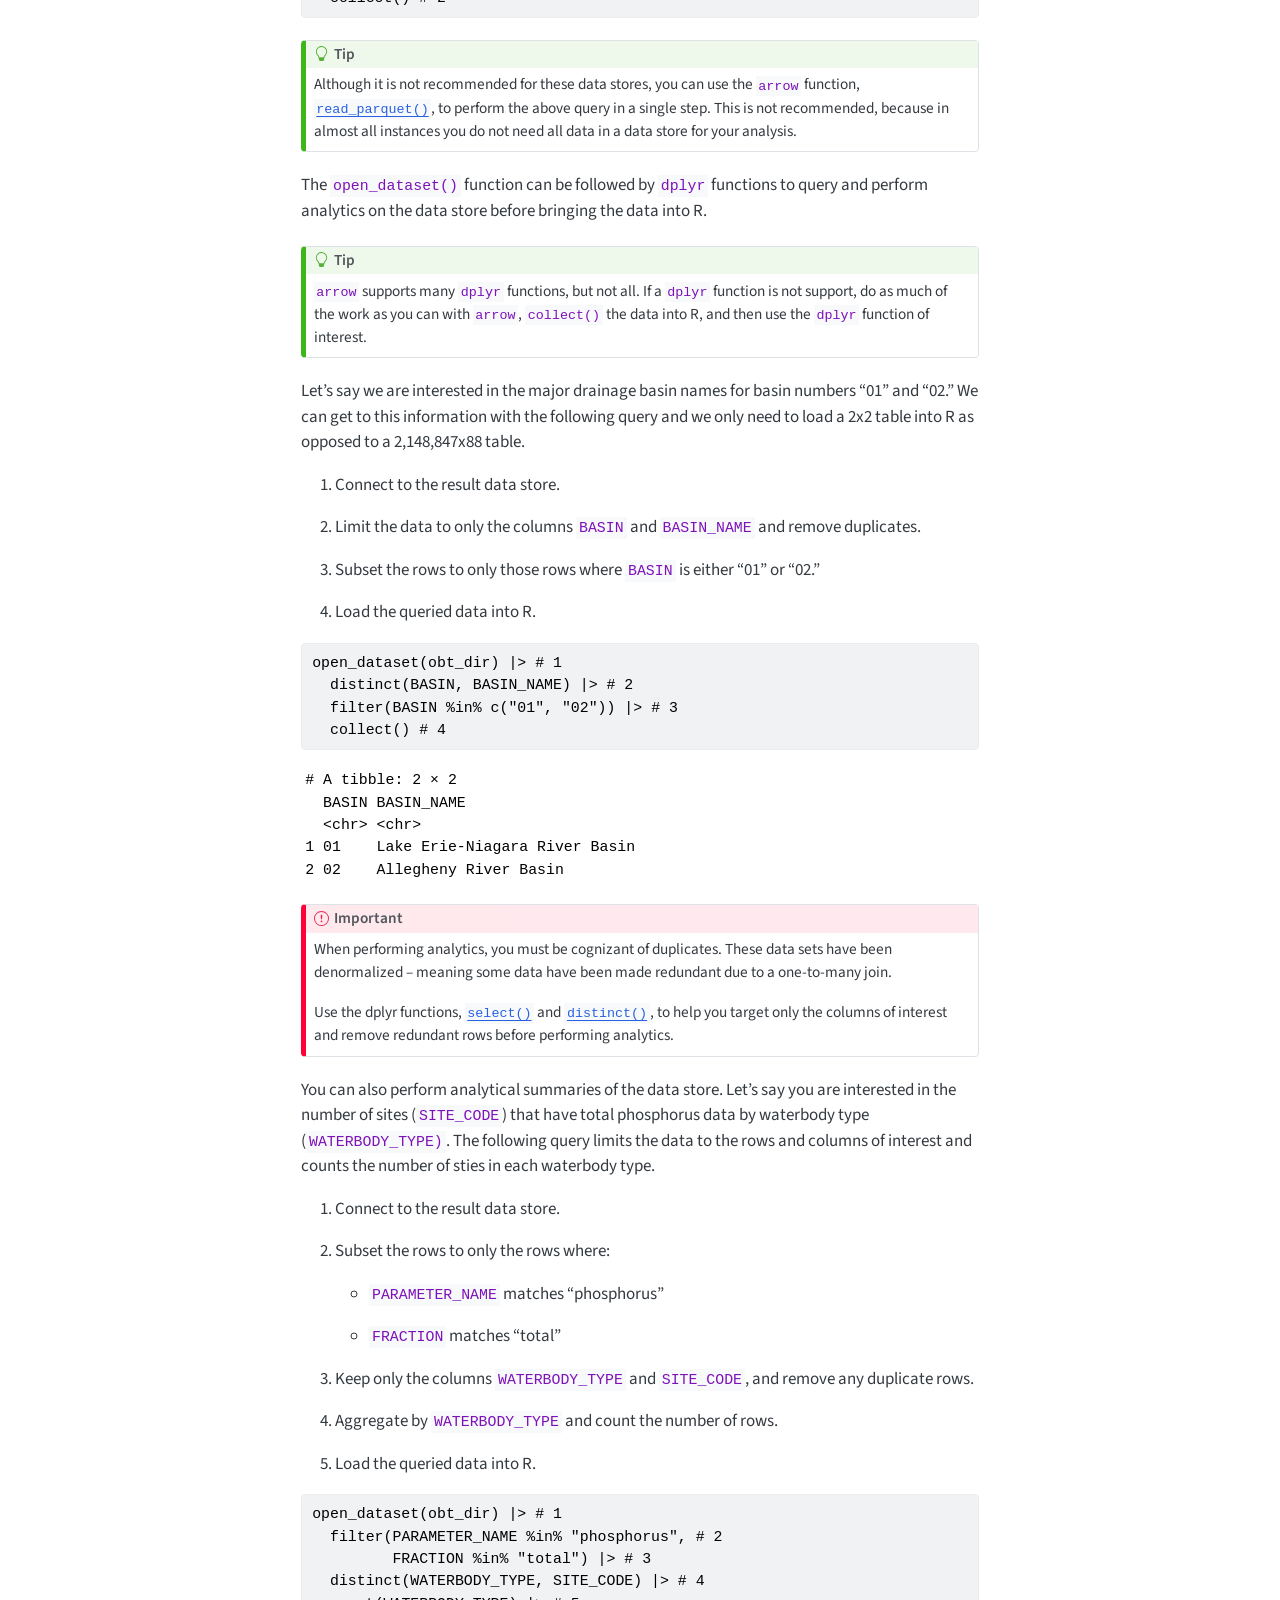
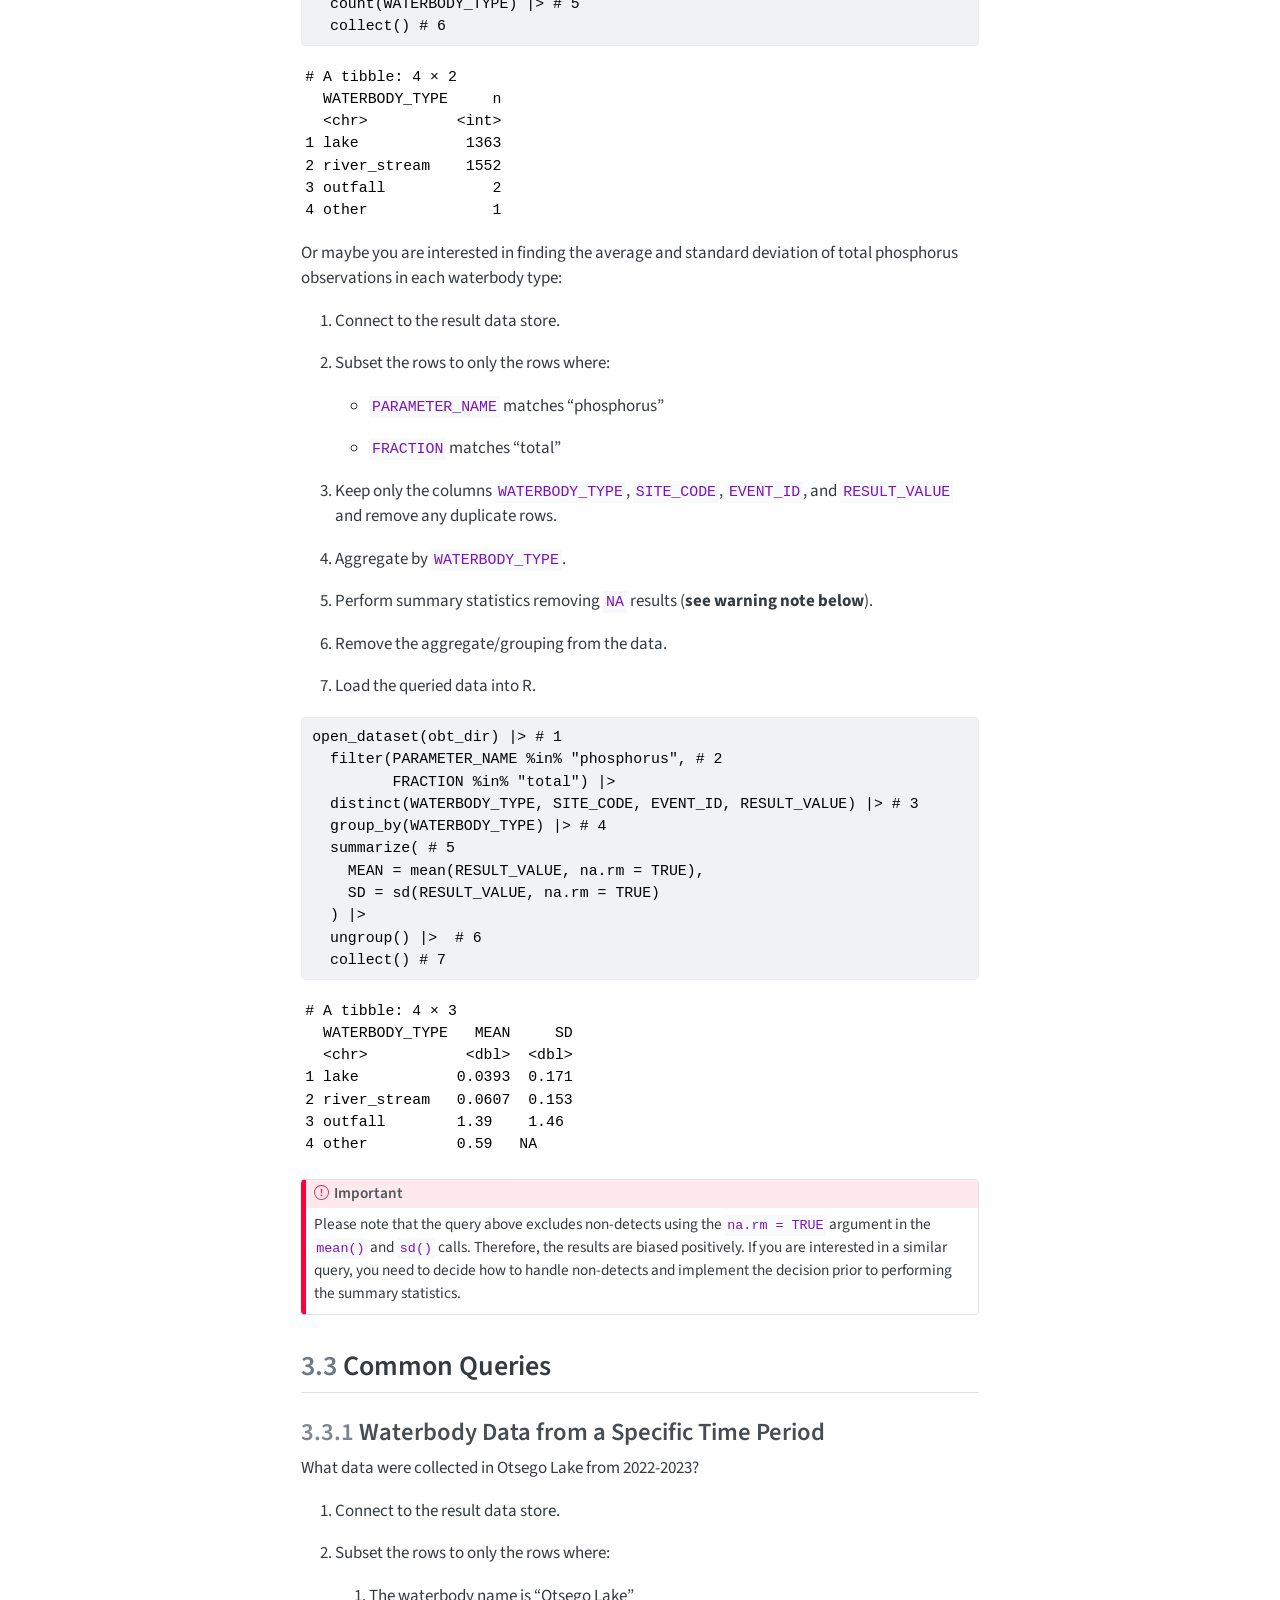
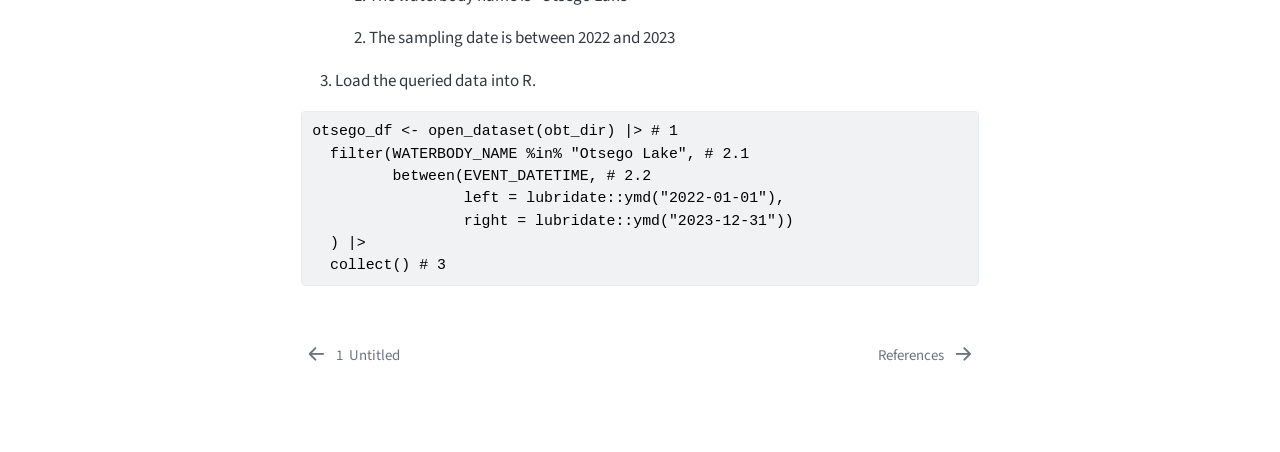
==== commit cc6d67a2: "Beefed up analytics page and added some of the documentation about WQMA." ====
--- a/docs/analytical_data_store.html
+++ b/docs/analytical_data_store.html
@@ -8,7 +8,7 @@
 
 <meta name="author" content="Zachary M. Smith">
 
-<title>BWAM Analytics - 1&nbsp; analytical_data_store</title>
+<title>BWAM Analytics - 2&nbsp; analytical_data_store</title>
 <style>
 code{white-space: pre-wrap;}
 span.smallcaps{font-variant: small-caps;}
@@ -66,7 +66,7 @@
 <script src="site_libs/quarto-search/quarto-search.js"></script>
 <meta name="quarto:offset" content="./">
 <link href="./references.html" rel="next">
-<link href="./index.html" rel="prev">
+<link href="./wqma_oracle_db.html" rel="prev">
 <script src="site_libs/quarto-html/quarto.js"></script>
 <script src="site_libs/quarto-html/popper.min.js"></script>
 <script src="site_libs/quarto-html/tippy.umd.min.js"></script>
@@ -116,7 +116,7 @@
       <button type="button" class="quarto-btn-toggle btn" data-bs-toggle="collapse" data-bs-target=".quarto-sidebar-collapse-item" aria-controls="quarto-sidebar" aria-expanded="false" aria-label="Toggle sidebar navigation" onclick="if (window.quartoToggleHeadroom) { window.quartoToggleHeadroom(); }">
         <i class="bi bi-layout-text-sidebar-reverse"></i>
       </button>
-        <nav class="quarto-page-breadcrumbs" aria-label="breadcrumb"><ol class="breadcrumb"><li class="breadcrumb-item"><a href="./analytical_data_store.html"><span class="chapter-number">1</span>&nbsp; <span class="chapter-title">analytical_data_store</span></a></li></ol></nav>
+        <nav class="quarto-page-breadcrumbs" aria-label="breadcrumb"><ol class="breadcrumb"><li class="breadcrumb-item"><a href="./analytical_data_store.html"><span class="chapter-number">2</span>&nbsp; <span class="chapter-title">analytical_data_store</span></a></li></ol></nav>
         <a class="flex-grow-1" role="button" data-bs-toggle="collapse" data-bs-target=".quarto-sidebar-collapse-item" aria-controls="quarto-sidebar" aria-expanded="false" aria-label="Toggle sidebar navigation" onclick="if (window.quartoToggleHeadroom) { window.quartoToggleHeadroom(); }">      
         </a>
       <button type="button" class="btn quarto-search-button" aria-label="" onclick="window.quartoOpenSearch();">
@@ -152,13 +152,19 @@
         <li class="sidebar-item">
   <div class="sidebar-item-container"> 
   <a href="./index.html" class="sidebar-item-text sidebar-link">
- <span class="menu-text">Preface</span></a>
+ <span class="menu-text">Welcome</span></a>
+  </div>
+</li>
+        <li class="sidebar-item">
+  <div class="sidebar-item-container"> 
+  <a href="./wqma_oracle_db.html" class="sidebar-item-text sidebar-link">
+ <span class="menu-text"><span class="chapter-number">1</span>&nbsp; <span class="chapter-title">Untitled</span></span></a>
   </div>
 </li>
         <li class="sidebar-item">
   <div class="sidebar-item-container"> 
   <a href="./analytical_data_store.html" class="sidebar-item-text sidebar-link active">
- <span class="menu-text"><span class="chapter-number">1</span>&nbsp; <span class="chapter-title">analytical_data_store</span></span></a>
+ <span class="menu-text"><span class="chapter-number">2</span>&nbsp; <span class="chapter-title">analytical_data_store</span></span></a>
   </div>
 </li>
         <li class="sidebar-item">
@@ -177,9 +183,15 @@
     <h2 id="toc-title">Table of contents</h2>
    
   <ul>
-  <li><a href="#analytical-data-store" id="toc-analytical-data-store" class="nav-link active" data-scroll-target="#analytical-data-store"><span class="header-section-number">2</span> Analytical Data Store</a>
+  <li><a href="#analytical-data-store" id="toc-analytical-data-store" class="nav-link active" data-scroll-target="#analytical-data-store"><span class="header-section-number">3</span> Analytical Data Store</a>
   <ul class="collapse">
-  <li><a href="#just-give-me-data" id="toc-just-give-me-data" class="nav-link" data-scroll-target="#just-give-me-data"><span class="header-section-number">2.0.1</span> ⏩Just Give Me Data</a></li>
+  <li><a href="#just-give-me-the-data" id="toc-just-give-me-the-data" class="nav-link" data-scroll-target="#just-give-me-the-data"><span class="header-section-number">3.0.1</span> Just Give Me the Data</a></li>
+  <li><a href="#parquet-and-arrow-introduction" id="toc-parquet-and-arrow-introduction" class="nav-link" data-scroll-target="#parquet-and-arrow-introduction"><span class="header-section-number">3.1</span> Parquet and Arrow Introduction</a></li>
+  <li><a href="#query-overview" id="toc-query-overview" class="nav-link" data-scroll-target="#query-overview"><span class="header-section-number">3.2</span> Query Overview</a></li>
+  <li><a href="#common-queries" id="toc-common-queries" class="nav-link" data-scroll-target="#common-queries"><span class="header-section-number">3.3</span> Common Queries</a>
+  <ul class="collapse">
+  <li><a href="#waterbody-data-from-a-specific-time-period" id="toc-waterbody-data-from-a-specific-time-period" class="nav-link" data-scroll-target="#waterbody-data-from-a-specific-time-period"><span class="header-section-number">3.3.1</span> Waterbody Data from a Specific Time Period</a></li>
+  </ul></li>
   </ul></li>
   </ul>
 <div class="toc-actions"><ul><li><a href="https://github.com/BWAM/bwam_analytics/edit/main/analytical_data_store.qmd" class="toc-action"><i class="bi bi-github"></i>Edit this page</a></li><li><a href="https://github.com/BWAM/bwam_analytics/issues/new" class="toc-action"><i class="bi empty"></i>Report an issue</a></li></ul></div></nav>
@@ -189,7 +201,7 @@
 
 <header id="title-block-header" class="quarto-title-block default">
 <div class="quarto-title">
-<h1 class="title"><span class="chapter-number">1</span>&nbsp; <span class="chapter-title">analytical_data_store</span></h1>
+<h1 class="title"><span class="chapter-number">2</span>&nbsp; <span class="chapter-title">analytical_data_store</span></h1>
 </div>
 
 
@@ -212,22 +224,19 @@
 </header>
 
 
-<section id="analytical-data-store" class="level1" data-number="2">
-<h1 data-number="2"><span class="header-section-number">2</span> Analytical Data Store</h1>
-<p>The goal of Analytically Data Store is to provide a simple and fast way to access BWAM water quality data.</p>
+<section id="analytical-data-store" class="level1" data-number="3">
+<h1 data-number="3"><span class="header-section-number">3</span> Analytical Data Store</h1>
+<p>The goal of Analytical Data Store is to provide a simple and fast way to access BWAM water quality data.</p>
 <p>Data from the BWAM Oracle Data Warehouse, Water Quality Monitoring and Assessment (WQMA), have been extracted, collapsed into a two large tables, and saved as a <a href="https://parquet.apache.org/docs/overview/">parquet files</a>. The two tables represent:</p>
 <ol type="1">
 <li><p><u><strong>taxonomic_results.parquet:</strong></u> All the taxonomic count data and associated sample information.</p></li>
 <li><p><u><strong>results.parquet:</strong></u> All results (e.g., chemistry, habitat, survey questions, etc.) and associated sample information.</p></li>
 </ol>
-<p>We will use the packages <a href="https://arrow.apache.org/docs/r/"><code>arrow</code></a> to connect to the parquet file and <code>dplyr</code> to help us query data.</p>
+<p>We will use the packages <a href="https://arrow.apache.org/docs/r/"><code>arrow</code></a> to connect to the parquet file and <a href="https://dplyr.tidyverse.org/index.html"><code>dplyr</code></a> to help us query data.</p>
 <p>Let’s load the necessary packages and establish the file path to the <code>results</code> parquet file. The parquet file is stored on the L-drive and should be accessible to all DOW staff.</p>
 <div class="cell">
 <div class="sourceCode cell-code" id="cb1"><pre class="sourceCode r code-with-copy"><code class="sourceCode r"><span id="cb1-1"><a href="#cb1-1" aria-hidden="true" tabindex="-1"></a><span class="fu">library</span>(arrow)</span></code><button title="Copy to Clipboard" class="code-copy-button"><i class="bi"></i></button></pre></div>
 <div class="cell-output cell-output-stderr">
-<pre><code>The tzdb package is not installed. Timezones will not be available to Arrow compute functions.</code></pre>
-</div>
-<div class="cell-output cell-output-stderr">
 <pre><code>
 Attaching package: 'arrow'</code></pre>
 </div>
@@ -236,7 +245,7 @@
 
     timestamp</code></pre>
 </div>
-<div class="sourceCode cell-code" id="cb5"><pre class="sourceCode r code-with-copy"><code class="sourceCode r"><span id="cb5-1"><a href="#cb5-1" aria-hidden="true" tabindex="-1"></a><span class="fu">library</span>(dplyr)</span></code><button title="Copy to Clipboard" class="code-copy-button"><i class="bi"></i></button></pre></div>
+<div class="sourceCode cell-code" id="cb4"><pre class="sourceCode r code-with-copy"><code class="sourceCode r"><span id="cb4-1"><a href="#cb4-1" aria-hidden="true" tabindex="-1"></a><span class="fu">library</span>(dplyr)</span></code><button title="Copy to Clipboard" class="code-copy-button"><i class="bi"></i></button></pre></div>
 <div class="cell-output cell-output-stderr">
 <pre><code>
 Attaching package: 'dplyr'</code></pre>
@@ -251,55 +260,255 @@
 
     intersect, setdiff, setequal, union</code></pre>
 </div>
-<div class="sourceCode cell-code" id="cb9"><pre class="sourceCode r code-with-copy"><code class="sourceCode r"><span id="cb9-1"><a href="#cb9-1" aria-hidden="true" tabindex="-1"></a><span class="co"># One Big Table Directory -------------------------------------------------</span></span>
-<span id="cb9-2"><a href="#cb9-2" aria-hidden="true" tabindex="-1"></a>obt_dir <span class="ot">&lt;-</span> <span class="fu">file.path</span>(<span class="st">"L:"</span>,</span>
-<span id="cb9-3"><a href="#cb9-3" aria-hidden="true" tabindex="-1"></a>                     <span class="st">"DOW"</span>,</span>
-<span id="cb9-4"><a href="#cb9-4" aria-hidden="true" tabindex="-1"></a>                     <span class="st">"BWAM Share"</span>,</span>
-<span id="cb9-5"><a href="#cb9-5" aria-hidden="true" tabindex="-1"></a>                     <span class="st">"data"</span>,</span>
-<span id="cb9-6"><a href="#cb9-6" aria-hidden="true" tabindex="-1"></a>                     <span class="st">"dev"</span>,</span>
-<span id="cb9-7"><a href="#cb9-7" aria-hidden="true" tabindex="-1"></a>                     <span class="st">"parquet"</span>,</span>
-<span id="cb9-8"><a href="#cb9-8" aria-hidden="true" tabindex="-1"></a>                     <span class="st">"obt_result.parquet"</span>)</span></code><button title="Copy to Clipboard" class="code-copy-button"><i class="bi"></i></button></pre></div>
-</div>
-<section id="just-give-me-data" class="level3" data-number="2.0.1">
-<h3 data-number="2.0.1" class="anchored" data-anchor-id="just-give-me-data"><span class="header-section-number">2.0.1</span> ⏩Just Give Me Data</h3>
+<div class="sourceCode cell-code" id="cb8"><pre class="sourceCode r code-with-copy"><code class="sourceCode r"><span id="cb8-1"><a href="#cb8-1" aria-hidden="true" tabindex="-1"></a><span class="co"># One Big Table Directory -------------------------------------------------</span></span>
+<span id="cb8-2"><a href="#cb8-2" aria-hidden="true" tabindex="-1"></a>obt_dir <span class="ot">&lt;-</span> <span class="fu">file.path</span>(<span class="st">"L:"</span>,</span>
+<span id="cb8-3"><a href="#cb8-3" aria-hidden="true" tabindex="-1"></a>                     <span class="st">"DOW"</span>,</span>
+<span id="cb8-4"><a href="#cb8-4" aria-hidden="true" tabindex="-1"></a>                     <span class="st">"BWAM Share"</span>,</span>
+<span id="cb8-5"><a href="#cb8-5" aria-hidden="true" tabindex="-1"></a>                     <span class="st">"data"</span>,</span>
+<span id="cb8-6"><a href="#cb8-6" aria-hidden="true" tabindex="-1"></a>                     <span class="st">"dev"</span>,</span>
+<span id="cb8-7"><a href="#cb8-7" aria-hidden="true" tabindex="-1"></a>                     <span class="st">"parquet"</span>,</span>
+<span id="cb8-8"><a href="#cb8-8" aria-hidden="true" tabindex="-1"></a>                     <span class="st">"obt_result.parquet"</span>)</span></code><button title="Copy to Clipboard" class="code-copy-button"><i class="bi"></i></button></pre></div>
+</div>
+<section id="just-give-me-the-data" class="level3" data-number="3.0.1">
+<h3 data-number="3.0.1" class="anchored" data-anchor-id="just-give-me-the-data"><span class="header-section-number">3.0.1</span> Just Give Me the Data</h3>
 <p>Some example queries provided to get you started quickly…</p>
 <div class="cell">
-<div class="sourceCode cell-code" id="cb10"><pre class="sourceCode r code-with-copy"><code class="sourceCode r"><span id="cb10-1"><a href="#cb10-1" aria-hidden="true" tabindex="-1"></a><span class="co"># All data</span></span>
-<span id="cb10-2"><a href="#cb10-2" aria-hidden="true" tabindex="-1"></a>all_df <span class="ot">&lt;-</span> <span class="fu">open_dataset</span>(obt_dir) <span class="sc">|&gt;</span> </span>
-<span id="cb10-3"><a href="#cb10-3" aria-hidden="true" tabindex="-1"></a>  <span class="fu">collect</span>()</span>
-<span id="cb10-4"><a href="#cb10-4" aria-hidden="true" tabindex="-1"></a></span>
-<span id="cb10-5"><a href="#cb10-5" aria-hidden="true" tabindex="-1"></a><span class="co"># All lake data</span></span>
-<span id="cb10-6"><a href="#cb10-6" aria-hidden="true" tabindex="-1"></a>lake_df <span class="ot">&lt;-</span> <span class="fu">open_dataset</span>(obt_dir) <span class="sc">|&gt;</span> </span>
-<span id="cb10-7"><a href="#cb10-7" aria-hidden="true" tabindex="-1"></a>  <span class="fu">filter</span>(WATERBODY_TYPE <span class="sc">%in%</span> <span class="st">"lake"</span>) <span class="sc">|&gt;</span> </span>
-<span id="cb10-8"><a href="#cb10-8" aria-hidden="true" tabindex="-1"></a>  <span class="fu">collect</span>()</span>
-<span id="cb10-9"><a href="#cb10-9" aria-hidden="true" tabindex="-1"></a></span>
-<span id="cb10-10"><a href="#cb10-10" aria-hidden="true" tabindex="-1"></a><span class="co"># All TP results</span></span>
-<span id="cb10-11"><a href="#cb10-11" aria-hidden="true" tabindex="-1"></a>tp_df <span class="ot">&lt;-</span> <span class="fu">open_dataset</span>(obt_dir) <span class="sc">|&gt;</span> </span>
-<span id="cb10-12"><a href="#cb10-12" aria-hidden="true" tabindex="-1"></a>  <span class="fu">filter</span>(PARAMETER_NAME <span class="sc">%in%</span> <span class="st">"phosphorus"</span>,</span>
-<span id="cb10-13"><a href="#cb10-13" aria-hidden="true" tabindex="-1"></a>         FRACTION <span class="sc">%in%</span> <span class="st">"total"</span>) <span class="sc">|&gt;</span></span>
-<span id="cb10-14"><a href="#cb10-14" aria-hidden="true" tabindex="-1"></a>  <span class="fu">select</span>(SITE_CODE,</span>
-<span id="cb10-15"><a href="#cb10-15" aria-hidden="true" tabindex="-1"></a>         EVENT_ID,</span>
-<span id="cb10-16"><a href="#cb10-16" aria-hidden="true" tabindex="-1"></a>         EVENT_DATETIME,</span>
-<span id="cb10-17"><a href="#cb10-17" aria-hidden="true" tabindex="-1"></a>         FRACTION,</span>
-<span id="cb10-18"><a href="#cb10-18" aria-hidden="true" tabindex="-1"></a>         PARAMETER_NAME,</span>
-<span id="cb10-19"><a href="#cb10-19" aria-hidden="true" tabindex="-1"></a>         RESULT_VALUE,</span>
-<span id="cb10-20"><a href="#cb10-20" aria-hidden="true" tabindex="-1"></a>         UNIT,</span>
-<span id="cb10-21"><a href="#cb10-21" aria-hidden="true" tabindex="-1"></a>         RESULT_QUALIFIER) <span class="sc">|&gt;</span> </span>
-<span id="cb10-22"><a href="#cb10-22" aria-hidden="true" tabindex="-1"></a>  <span class="fu">distinct</span>() <span class="sc">|&gt;</span> </span>
-<span id="cb10-23"><a href="#cb10-23" aria-hidden="true" tabindex="-1"></a>  <span class="fu">collect</span>()</span>
-<span id="cb10-24"><a href="#cb10-24" aria-hidden="true" tabindex="-1"></a></span>
-<span id="cb10-25"><a href="#cb10-25" aria-hidden="true" tabindex="-1"></a><span class="co"># Count of the number of sites with chloride data by waterbody type</span></span>
-<span id="cb10-26"><a href="#cb10-26" aria-hidden="true" tabindex="-1"></a>cl_count_df <span class="ot">&lt;-</span> <span class="fu">open_dataset</span>(obt_dir) <span class="sc">|&gt;</span> </span>
-<span id="cb10-27"><a href="#cb10-27" aria-hidden="true" tabindex="-1"></a>  <span class="fu">filter</span>(PARAMETER_NAME <span class="sc">%in%</span> <span class="st">"chloride"</span>) <span class="sc">|&gt;</span></span>
-<span id="cb10-28"><a href="#cb10-28" aria-hidden="true" tabindex="-1"></a>  <span class="fu">distinct</span>(WATERBODY_TYPE, SITE_CODE) <span class="sc">|&gt;</span> </span>
-<span id="cb10-29"><a href="#cb10-29" aria-hidden="true" tabindex="-1"></a>  <span class="fu">count</span>(WATERBODY_TYPE) <span class="sc">|&gt;</span> </span>
-<span id="cb10-30"><a href="#cb10-30" aria-hidden="true" tabindex="-1"></a>  <span class="fu">collect</span>()</span></code><button title="Copy to Clipboard" class="code-copy-button"><i class="bi"></i></button></pre></div>
-</div>
+<div class="sourceCode cell-code" id="cb9"><pre class="sourceCode r code-with-copy"><code class="sourceCode r"><span id="cb9-1"><a href="#cb9-1" aria-hidden="true" tabindex="-1"></a><span class="co"># All data</span></span>
+<span id="cb9-2"><a href="#cb9-2" aria-hidden="true" tabindex="-1"></a>all_df <span class="ot">&lt;-</span> <span class="fu">open_dataset</span>(obt_dir) <span class="sc">|&gt;</span> </span>
+<span id="cb9-3"><a href="#cb9-3" aria-hidden="true" tabindex="-1"></a>  <span class="fu">collect</span>()</span>
+<span id="cb9-4"><a href="#cb9-4" aria-hidden="true" tabindex="-1"></a></span>
+<span id="cb9-5"><a href="#cb9-5" aria-hidden="true" tabindex="-1"></a><span class="co"># All lake data</span></span>
+<span id="cb9-6"><a href="#cb9-6" aria-hidden="true" tabindex="-1"></a>lake_df <span class="ot">&lt;-</span> <span class="fu">open_dataset</span>(obt_dir) <span class="sc">|&gt;</span> </span>
+<span id="cb9-7"><a href="#cb9-7" aria-hidden="true" tabindex="-1"></a>  <span class="fu">filter</span>(WATERBODY_TYPE <span class="sc">%in%</span> <span class="st">"lake"</span>) <span class="sc">|&gt;</span> </span>
+<span id="cb9-8"><a href="#cb9-8" aria-hidden="true" tabindex="-1"></a>  <span class="fu">collect</span>()</span>
+<span id="cb9-9"><a href="#cb9-9" aria-hidden="true" tabindex="-1"></a></span>
+<span id="cb9-10"><a href="#cb9-10" aria-hidden="true" tabindex="-1"></a><span class="co"># All TP results</span></span>
+<span id="cb9-11"><a href="#cb9-11" aria-hidden="true" tabindex="-1"></a>tp_df <span class="ot">&lt;-</span> <span class="fu">open_dataset</span>(obt_dir) <span class="sc">|&gt;</span> </span>
+<span id="cb9-12"><a href="#cb9-12" aria-hidden="true" tabindex="-1"></a>  <span class="fu">filter</span>(PARAMETER_NAME <span class="sc">%in%</span> <span class="st">"phosphorus"</span>,</span>
+<span id="cb9-13"><a href="#cb9-13" aria-hidden="true" tabindex="-1"></a>         FRACTION <span class="sc">%in%</span> <span class="st">"total"</span>) <span class="sc">|&gt;</span></span>
+<span id="cb9-14"><a href="#cb9-14" aria-hidden="true" tabindex="-1"></a>  <span class="fu">select</span>(SITE_CODE,</span>
+<span id="cb9-15"><a href="#cb9-15" aria-hidden="true" tabindex="-1"></a>         EVENT_ID,</span>
+<span id="cb9-16"><a href="#cb9-16" aria-hidden="true" tabindex="-1"></a>         EVENT_DATETIME,</span>
+<span id="cb9-17"><a href="#cb9-17" aria-hidden="true" tabindex="-1"></a>         FRACTION,</span>
+<span id="cb9-18"><a href="#cb9-18" aria-hidden="true" tabindex="-1"></a>         PARAMETER_NAME,</span>
+<span id="cb9-19"><a href="#cb9-19" aria-hidden="true" tabindex="-1"></a>         RESULT_VALUE,</span>
+<span id="cb9-20"><a href="#cb9-20" aria-hidden="true" tabindex="-1"></a>         UNIT,</span>
+<span id="cb9-21"><a href="#cb9-21" aria-hidden="true" tabindex="-1"></a>         RESULT_QUALIFIER) <span class="sc">|&gt;</span> </span>
+<span id="cb9-22"><a href="#cb9-22" aria-hidden="true" tabindex="-1"></a>  <span class="fu">distinct</span>() <span class="sc">|&gt;</span> </span>
+<span id="cb9-23"><a href="#cb9-23" aria-hidden="true" tabindex="-1"></a>  <span class="fu">collect</span>()</span>
+<span id="cb9-24"><a href="#cb9-24" aria-hidden="true" tabindex="-1"></a></span>
+<span id="cb9-25"><a href="#cb9-25" aria-hidden="true" tabindex="-1"></a><span class="co"># Count of the number of sites with chloride data by waterbody type</span></span>
+<span id="cb9-26"><a href="#cb9-26" aria-hidden="true" tabindex="-1"></a>cl_count_df <span class="ot">&lt;-</span> <span class="fu">open_dataset</span>(obt_dir) <span class="sc">|&gt;</span> </span>
+<span id="cb9-27"><a href="#cb9-27" aria-hidden="true" tabindex="-1"></a>  <span class="fu">filter</span>(PARAMETER_NAME <span class="sc">%in%</span> <span class="st">"chloride"</span>) <span class="sc">|&gt;</span></span>
+<span id="cb9-28"><a href="#cb9-28" aria-hidden="true" tabindex="-1"></a>  <span class="fu">distinct</span>(WATERBODY_TYPE, SITE_CODE) <span class="sc">|&gt;</span> </span>
+<span id="cb9-29"><a href="#cb9-29" aria-hidden="true" tabindex="-1"></a>  <span class="fu">count</span>(WATERBODY_TYPE) <span class="sc">|&gt;</span> </span>
+<span id="cb9-30"><a href="#cb9-30" aria-hidden="true" tabindex="-1"></a>  <span class="fu">collect</span>()</span></code><button title="Copy to Clipboard" class="code-copy-button"><i class="bi"></i></button></pre></div>
+</div>
+</section>
+<section id="parquet-and-arrow-introduction" class="level2" data-number="3.1">
+<h2 data-number="3.1" class="anchored" data-anchor-id="parquet-and-arrow-introduction"><span class="header-section-number">3.1</span> Parquet and Arrow Introduction</h2>
+<blockquote class="blockquote">
+<p>Apache Parquet is an open source, column-oriented data file format designed for efficient data storage and retrieval. it provides high performance compression and encoding schemes to handle complex data in bulk and is supported in many programming language and analtyics tools.</p>
+<p>-<a href="https://parquet.apache.org/">Parquet (apache.org)</a></p>
+</blockquote>
+<p>As described above, parquet files are designed for efficient data retrieval. The data are stored in a columnar format, enabling rapid data retrievals. Using Apache Arrow, analytics can be performed in-memory (using RAM) on parquet files without the need to pull of the data into R or python. In general, this means queries can be performed very rapidly and you only load data you need into R or python.</p>
+<p>Additionally, parquet files have meta data that describe the column types (character, numeric, date, etc.). Unlike, column separated values (CSVs) or excel file (XLSX), there is no need to tell R or python what the data type of data are stored in each column. This enables users to query data and begin working with it immediately with out the overhead of specifying column type details with every new analysis.</p>
+<div class="callout callout-style-default callout-note callout-titled">
+<div class="callout-header d-flex align-content-center">
+<div class="callout-icon-container">
+<i class="callout-icon"></i>
+</div>
+<div class="callout-title-container flex-fill">
+Note
+</div>
+</div>
+<div class="callout-body-container callout-body">
+<p>For more information about Apache Parquet or Arrow, please visit:</p>
+<ul>
+<li><p>Parquet (apache.org)</p></li>
+<li><p>Apache Arrow | Apache Arrow</p></li>
+</ul>
+</div>
+</div>
+</section>
+<section id="query-overview" class="level2" data-number="3.2">
+<h2 data-number="3.2" class="anchored" data-anchor-id="query-overview"><span class="header-section-number">3.2</span> Query Overview</h2>
+<p>Parquet files can be queried using the python library, <a href="https://arrow.apache.org/docs/python/index.html"><code>PyArrow</code></a>, or the R package, <a href="https://arrow.apache.org/docs/r/index.html"><code>arrow</code></a>. The remainder of this chapter will focus on using the R package, <code>arrow</code>.</p>
+<p>Querying data is very similar to reading CSV files with <code>read.csv()</code>, but it is a two step process:</p>
+<ol type="1">
+<li><p>Connect to the parquet file using the <code>arrow</code> function, <code>open_dataset()</code></p></li>
+<li><p>Read data into R, using the <code>dplyr</code> function, <code>collect()</code></p></li>
+</ol>
 <div class="cell">
-<div class="sourceCode cell-code" id="cb11"><pre class="sourceCode r code-with-copy"><code class="sourceCode r"><span id="cb11-1"><a href="#cb11-1" aria-hidden="true" tabindex="-1"></a>obt <span class="ot">&lt;-</span> arrow<span class="sc">::</span><span class="fu">open_dataset</span>(obt_dir)</span></code><button title="Copy to Clipboard" class="code-copy-button"><i class="bi"></i></button></pre></div>
-</div>
-
-
+<div class="sourceCode cell-code" id="cb10"><pre class="sourceCode r code-with-copy"><code class="sourceCode r"><span id="cb10-1"><a href="#cb10-1" aria-hidden="true" tabindex="-1"></a>obt <span class="ot">&lt;-</span> <span class="fu">open_dataset</span>(obt_dir) <span class="sc">|&gt;</span> <span class="co"># 1</span></span>
+<span id="cb10-2"><a href="#cb10-2" aria-hidden="true" tabindex="-1"></a>  <span class="fu">collect</span>() <span class="co"># 2</span></span></code><button title="Copy to Clipboard" class="code-copy-button"><i class="bi"></i></button></pre></div>
+</div>
+<div class="callout callout-style-default callout-tip callout-titled">
+<div class="callout-header d-flex align-content-center">
+<div class="callout-icon-container">
+<i class="callout-icon"></i>
+</div>
+<div class="callout-title-container flex-fill">
+Tip
+</div>
+</div>
+<div class="callout-body-container callout-body">
+<p>Although it is not recommended for these data stores, you can use the <code>arrow</code> function, <a href="https://arrow.apache.org/docs/r/reference/read_parquet.html"><code>read_parquet()</code></a>, to perform the above query in a single step. This is not recommended, because in almost all instances you do not need all data in a data store for your analysis.</p>
+</div>
+</div>
+<p>The <code>open_dataset()</code> function can be followed by <code>dplyr</code> functions to query and perform analytics on the data store before bringing the data into R.</p>
+<div class="callout callout-style-default callout-tip callout-titled">
+<div class="callout-header d-flex align-content-center">
+<div class="callout-icon-container">
+<i class="callout-icon"></i>
+</div>
+<div class="callout-title-container flex-fill">
+Tip
+</div>
+</div>
+<div class="callout-body-container callout-body">
+<p><code>arrow</code> supports many <code>dplyr</code> functions, but not all. If a <code>dplyr</code> function is not support, do as much of the work as you can with <code>arrow</code>, <code>collect()</code> the data into R, and then use the <code>dplyr</code> function of interest.</p>
+</div>
+</div>
+<p>Let’s say we are interested in the major drainage basin names for basin numbers “01” and “02.” We can get to this information with the following query and we only need to load a 2x2 table into R as opposed to a 2,148,847x88 table.</p>
+<ol type="1">
+<li><p>Connect to the result data store.</p></li>
+<li><p>Limit the data to only the columns <code>BASIN</code> and <code>BASIN_NAME</code> and remove duplicates.</p></li>
+<li><p>Subset the rows to only those rows where <code>BASIN</code> is either “01” or “02.”</p></li>
+<li><p>Load the queried data into R.</p></li>
+</ol>
+<div class="cell">
+<div class="sourceCode cell-code" id="cb11"><pre class="sourceCode r code-with-copy"><code class="sourceCode r"><span id="cb11-1"><a href="#cb11-1" aria-hidden="true" tabindex="-1"></a><span class="fu">open_dataset</span>(obt_dir) <span class="sc">|&gt;</span> <span class="co"># 1</span></span>
+<span id="cb11-2"><a href="#cb11-2" aria-hidden="true" tabindex="-1"></a>  <span class="fu">distinct</span>(BASIN, BASIN_NAME) <span class="sc">|&gt;</span> <span class="co"># 2</span></span>
+<span id="cb11-3"><a href="#cb11-3" aria-hidden="true" tabindex="-1"></a>  <span class="fu">filter</span>(BASIN <span class="sc">%in%</span> <span class="fu">c</span>(<span class="st">"01"</span>, <span class="st">"02"</span>)) <span class="sc">|&gt;</span> <span class="co"># 3</span></span>
+<span id="cb11-4"><a href="#cb11-4" aria-hidden="true" tabindex="-1"></a>  <span class="fu">collect</span>() <span class="co"># 4</span></span></code><button title="Copy to Clipboard" class="code-copy-button"><i class="bi"></i></button></pre></div>
+<div class="cell-output cell-output-stdout">
+<pre><code># A tibble: 2 × 2
+  BASIN BASIN_NAME                   
+  &lt;chr&gt; &lt;chr&gt;                        
+1 01    Lake Erie-Niagara River Basin
+2 02    Allegheny River Basin        </code></pre>
+</div>
+</div>
+<div class="callout callout-style-default callout-important callout-titled">
+<div class="callout-header d-flex align-content-center">
+<div class="callout-icon-container">
+<i class="callout-icon"></i>
+</div>
+<div class="callout-title-container flex-fill">
+Important
+</div>
+</div>
+<div class="callout-body-container callout-body">
+<p>When performing analytics, you must be cognizant of duplicates. These data sets have been denormalized – meaning some data have been made redundant due to a one-to-many join.</p>
+<p>Use the dplyr functions, <a href="https://dplyr.tidyverse.org/reference/select.html"><code>select()</code></a> and <a href="https://dplyr.tidyverse.org/reference/distinct.html"><code>distinct()</code></a>, to help you target only the columns of interest and remove redundant rows before performing analytics.</p>
+</div>
+</div>
+<p>You can also perform analytical summaries of the data store. Let’s say you are interested in the number of sites (<code>SITE_CODE</code>) that have total phosphorus data by waterbody type (<code>WATERBODY_TYPE)</code>. The following query limits the data to the rows and columns of interest and counts the number of sties in each waterbody type.</p>
+<ol type="1">
+<li><p>Connect to the result data store.</p></li>
+<li><p>Subset the rows to only the rows where:</p>
+<ul>
+<li><p><code>PARAMETER_NAME</code> matches “phosphorus”</p></li>
+<li><p><code>FRACTION</code> matches “total”</p></li>
+</ul></li>
+<li><p>Keep only the columns <code>WATERBODY_TYPE</code> and <code>SITE_CODE</code>, and remove any duplicate rows.</p></li>
+<li><p>Aggregate by <code>WATERBODY_TYPE</code> and count the number of rows.</p></li>
+<li><p>Load the queried data into R.</p></li>
+</ol>
+<div class="cell">
+<div class="sourceCode cell-code" id="cb13"><pre class="sourceCode r code-with-copy"><code class="sourceCode r"><span id="cb13-1"><a href="#cb13-1" aria-hidden="true" tabindex="-1"></a><span class="fu">open_dataset</span>(obt_dir) <span class="sc">|&gt;</span> <span class="co"># 1</span></span>
+<span id="cb13-2"><a href="#cb13-2" aria-hidden="true" tabindex="-1"></a>  <span class="fu">filter</span>(PARAMETER_NAME <span class="sc">%in%</span> <span class="st">"phosphorus"</span>, <span class="co"># 2</span></span>
+<span id="cb13-3"><a href="#cb13-3" aria-hidden="true" tabindex="-1"></a>         FRACTION <span class="sc">%in%</span> <span class="st">"total"</span>) <span class="sc">|&gt;</span> <span class="co"># 3</span></span>
+<span id="cb13-4"><a href="#cb13-4" aria-hidden="true" tabindex="-1"></a>  <span class="fu">distinct</span>(WATERBODY_TYPE, SITE_CODE) <span class="sc">|&gt;</span> <span class="co"># 4</span></span>
+<span id="cb13-5"><a href="#cb13-5" aria-hidden="true" tabindex="-1"></a>  <span class="fu">count</span>(WATERBODY_TYPE) <span class="sc">|&gt;</span> <span class="co"># 5</span></span>
+<span id="cb13-6"><a href="#cb13-6" aria-hidden="true" tabindex="-1"></a>  <span class="fu">collect</span>() <span class="co"># 6</span></span></code><button title="Copy to Clipboard" class="code-copy-button"><i class="bi"></i></button></pre></div>
+<div class="cell-output cell-output-stdout">
+<pre><code># A tibble: 4 × 2
+  WATERBODY_TYPE     n
+  &lt;chr&gt;          &lt;int&gt;
+1 lake            1363
+2 river_stream    1552
+3 outfall            2
+4 other              1</code></pre>
+</div>
+</div>
+<p>Or maybe you are interested in finding the average and standard deviation of total phosphorus observations in each waterbody type:</p>
+<ol type="1">
+<li><p>Connect to the result data store.</p></li>
+<li><p>Subset the rows to only the rows where:</p>
+<ul>
+<li><p><code>PARAMETER_NAME</code> matches “phosphorus”</p></li>
+<li><p><code>FRACTION</code> matches “total”</p></li>
+</ul></li>
+<li><p>Keep only the columns <code>WATERBODY_TYPE</code>, <code>SITE_CODE</code>, <code>EVENT_ID</code>, and <code>RESULT_VALUE</code> and remove any duplicate rows.</p></li>
+<li><p>Aggregate by <code>WATERBODY_TYPE</code>.</p></li>
+<li><p>Perform summary statistics removing <code>NA</code> results (<strong>see warning note below</strong>).</p></li>
+<li><p>Remove the aggregate/grouping from the data.</p></li>
+<li><p>Load the queried data into R.</p></li>
+</ol>
+<div class="cell">
+<div class="sourceCode cell-code" id="cb15"><pre class="sourceCode r code-with-copy"><code class="sourceCode r"><span id="cb15-1"><a href="#cb15-1" aria-hidden="true" tabindex="-1"></a><span class="fu">open_dataset</span>(obt_dir) <span class="sc">|&gt;</span> <span class="co"># 1</span></span>
+<span id="cb15-2"><a href="#cb15-2" aria-hidden="true" tabindex="-1"></a>  <span class="fu">filter</span>(PARAMETER_NAME <span class="sc">%in%</span> <span class="st">"phosphorus"</span>, <span class="co"># 2</span></span>
+<span id="cb15-3"><a href="#cb15-3" aria-hidden="true" tabindex="-1"></a>         FRACTION <span class="sc">%in%</span> <span class="st">"total"</span>) <span class="sc">|&gt;</span> </span>
+<span id="cb15-4"><a href="#cb15-4" aria-hidden="true" tabindex="-1"></a>  <span class="fu">distinct</span>(WATERBODY_TYPE, SITE_CODE, EVENT_ID, RESULT_VALUE) <span class="sc">|&gt;</span> <span class="co"># 3</span></span>
+<span id="cb15-5"><a href="#cb15-5" aria-hidden="true" tabindex="-1"></a>  <span class="fu">group_by</span>(WATERBODY_TYPE) <span class="sc">|&gt;</span> <span class="co"># 4</span></span>
+<span id="cb15-6"><a href="#cb15-6" aria-hidden="true" tabindex="-1"></a>  <span class="fu">summarize</span>( <span class="co"># 5</span></span>
+<span id="cb15-7"><a href="#cb15-7" aria-hidden="true" tabindex="-1"></a>    <span class="at">MEAN =</span> <span class="fu">mean</span>(RESULT_VALUE, <span class="at">na.rm =</span> <span class="cn">TRUE</span>),</span>
+<span id="cb15-8"><a href="#cb15-8" aria-hidden="true" tabindex="-1"></a>    <span class="at">SD =</span> <span class="fu">sd</span>(RESULT_VALUE, <span class="at">na.rm =</span> <span class="cn">TRUE</span>)</span>
+<span id="cb15-9"><a href="#cb15-9" aria-hidden="true" tabindex="-1"></a>  ) <span class="sc">|&gt;</span> </span>
+<span id="cb15-10"><a href="#cb15-10" aria-hidden="true" tabindex="-1"></a>  <span class="fu">ungroup</span>() <span class="sc">|&gt;</span>  <span class="co"># 6</span></span>
+<span id="cb15-11"><a href="#cb15-11" aria-hidden="true" tabindex="-1"></a>  <span class="fu">collect</span>() <span class="co"># 7</span></span></code><button title="Copy to Clipboard" class="code-copy-button"><i class="bi"></i></button></pre></div>
+<div class="cell-output cell-output-stdout">
+<pre><code># A tibble: 4 × 3
+  WATERBODY_TYPE   MEAN     SD
+  &lt;chr&gt;           &lt;dbl&gt;  &lt;dbl&gt;
+1 lake           0.0393  0.171
+2 river_stream   0.0607  0.153
+3 outfall        1.39    1.46 
+4 other          0.59   NA    </code></pre>
+</div>
+</div>
+<div class="callout callout-style-default callout-important callout-titled">
+<div class="callout-header d-flex align-content-center">
+<div class="callout-icon-container">
+<i class="callout-icon"></i>
+</div>
+<div class="callout-title-container flex-fill">
+Important
+</div>
+</div>
+<div class="callout-body-container callout-body">
+<p>Please note that the query above excludes non-detects using the <code>na.rm = TRUE</code> argument in the <code>mean()</code> and <code>sd()</code> calls. Therefore, the results are biased positively. If you are interested in a similar query, you need to decide how to handle non-detects and implement the decision prior to performing the summary statistics.</p>
+</div>
+</div>
+</section>
+<section id="common-queries" class="level2" data-number="3.3">
+<h2 data-number="3.3" class="anchored" data-anchor-id="common-queries"><span class="header-section-number">3.3</span> Common Queries</h2>
+<section id="waterbody-data-from-a-specific-time-period" class="level3" data-number="3.3.1">
+<h3 data-number="3.3.1" class="anchored" data-anchor-id="waterbody-data-from-a-specific-time-period"><span class="header-section-number">3.3.1</span> Waterbody Data from a Specific Time Period</h3>
+<p>What data were collected in Otsego Lake from 2022-2023?</p>
+<ol type="1">
+<li><p>Connect to the result data store.</p></li>
+<li><p>Subset the rows to only the rows where:</p>
+<ol type="1">
+<li><p>The waterbody name is “Otsego Lake”</p></li>
+<li><p>The sampling date is between 2022 and 2023</p></li>
+</ol></li>
+<li><p>Load the queried data into R.</p></li>
+</ol>
+<div class="cell">
+<div class="sourceCode cell-code" id="cb17"><pre class="sourceCode r code-with-copy"><code class="sourceCode r"><span id="cb17-1"><a href="#cb17-1" aria-hidden="true" tabindex="-1"></a>otsego_df <span class="ot">&lt;-</span> <span class="fu">open_dataset</span>(obt_dir) <span class="sc">|&gt;</span> <span class="co"># 1</span></span>
+<span id="cb17-2"><a href="#cb17-2" aria-hidden="true" tabindex="-1"></a>  <span class="fu">filter</span>(WATERBODY_NAME <span class="sc">%in%</span> <span class="st">"Otsego Lake"</span>, <span class="co"># 2.1</span></span>
+<span id="cb17-3"><a href="#cb17-3" aria-hidden="true" tabindex="-1"></a>         <span class="fu">between</span>(EVENT_DATETIME, <span class="co"># 2.2</span></span>
+<span id="cb17-4"><a href="#cb17-4" aria-hidden="true" tabindex="-1"></a>                 <span class="at">left =</span> lubridate<span class="sc">::</span><span class="fu">ymd</span>(<span class="st">"2022-01-01"</span>),</span>
+<span id="cb17-5"><a href="#cb17-5" aria-hidden="true" tabindex="-1"></a>                 <span class="at">right =</span> lubridate<span class="sc">::</span><span class="fu">ymd</span>(<span class="st">"2023-12-31"</span>))</span>
+<span id="cb17-6"><a href="#cb17-6" aria-hidden="true" tabindex="-1"></a>  ) <span class="sc">|&gt;</span> </span>
+<span id="cb17-7"><a href="#cb17-7" aria-hidden="true" tabindex="-1"></a>  <span class="fu">collect</span>() <span class="co"># 3</span></span></code><button title="Copy to Clipboard" class="code-copy-button"><i class="bi"></i></button></pre></div>
+</div>
+
+
+</section>
 </section>
 </section>
 
@@ -715,8 +924,8 @@
 </script>
 <nav class="page-navigation">
   <div class="nav-page nav-page-previous">
-      <a href="./index.html" class="pagination-link" aria-label="Preface">
-        <i class="bi bi-arrow-left-short"></i> <span class="nav-page-text">Preface</span>
+      <a href="./wqma_oracle_db.html" class="pagination-link" aria-label="Untitled">
+        <i class="bi bi-arrow-left-short"></i> <span class="nav-page-text"><span class="chapter-number">1</span>&nbsp; <span class="chapter-title">Untitled</span></span>
       </a>          
   </div>
   <div class="nav-page nav-page-next">
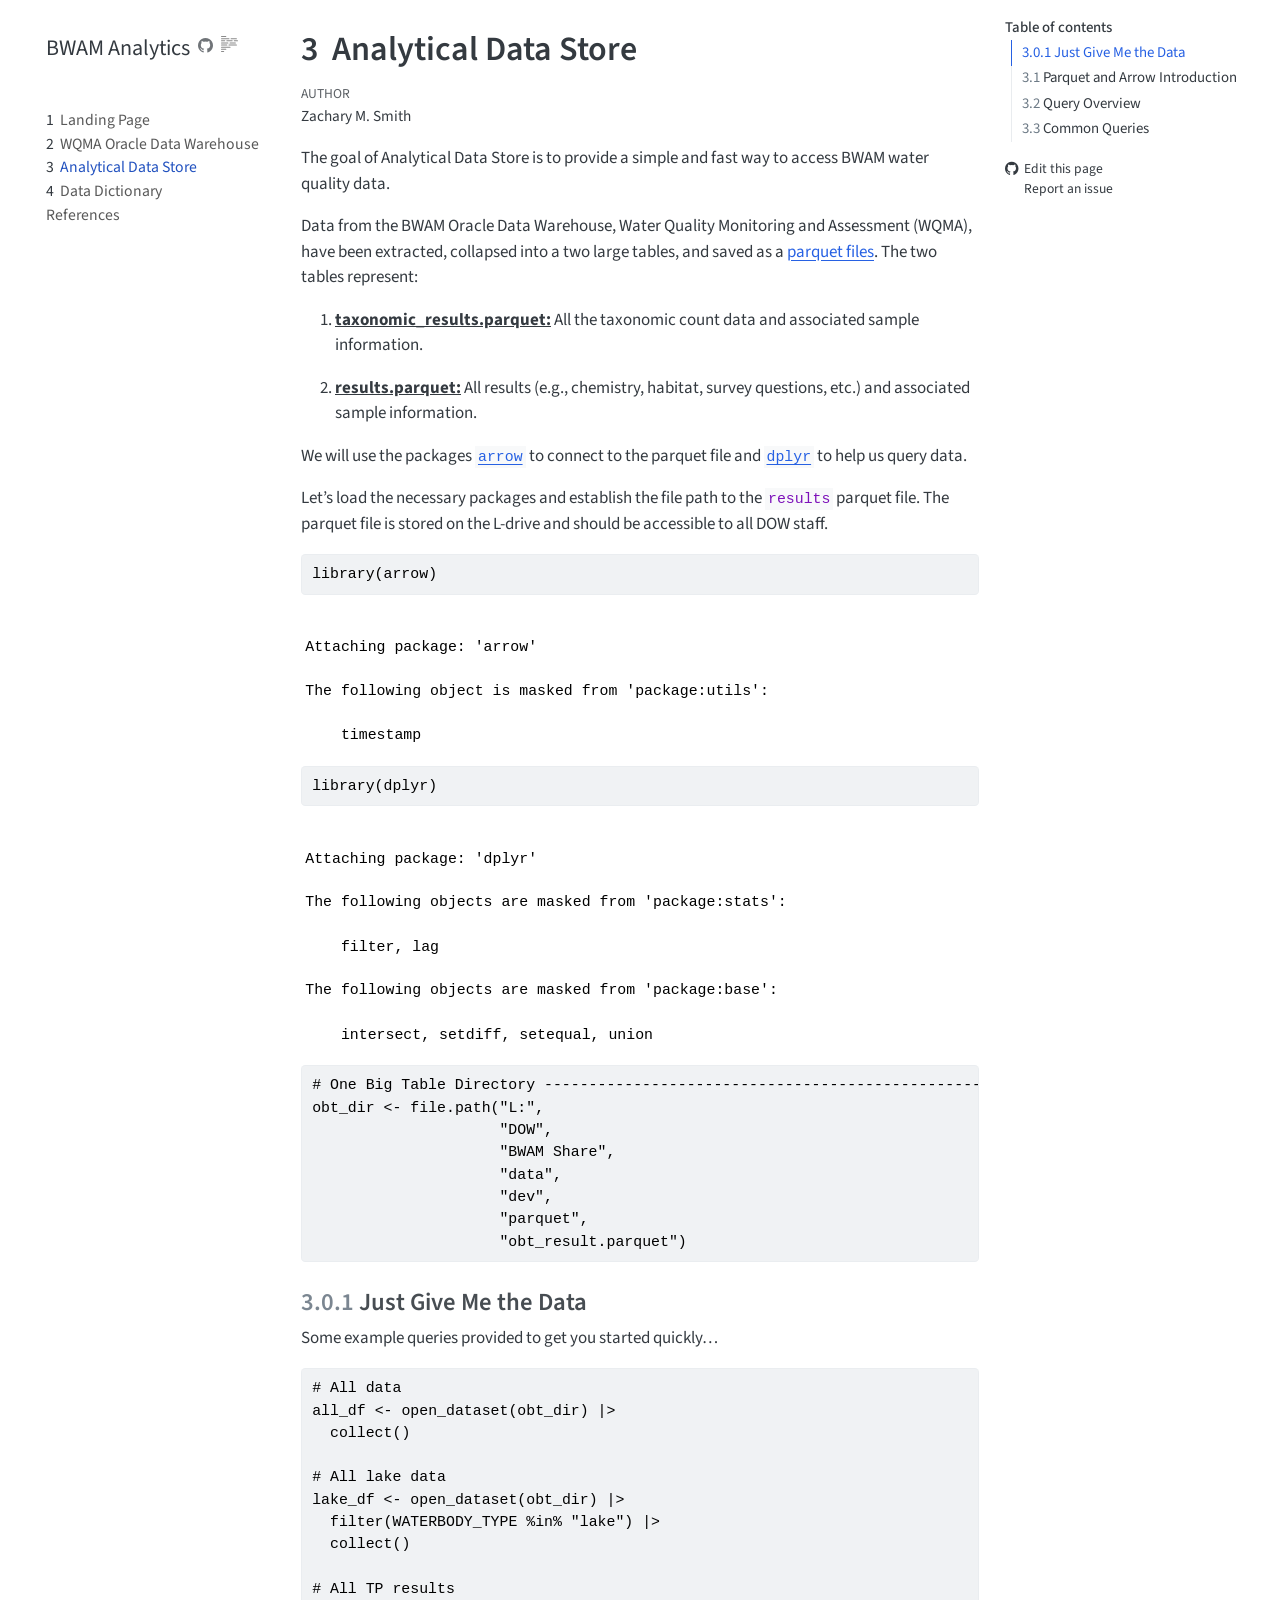
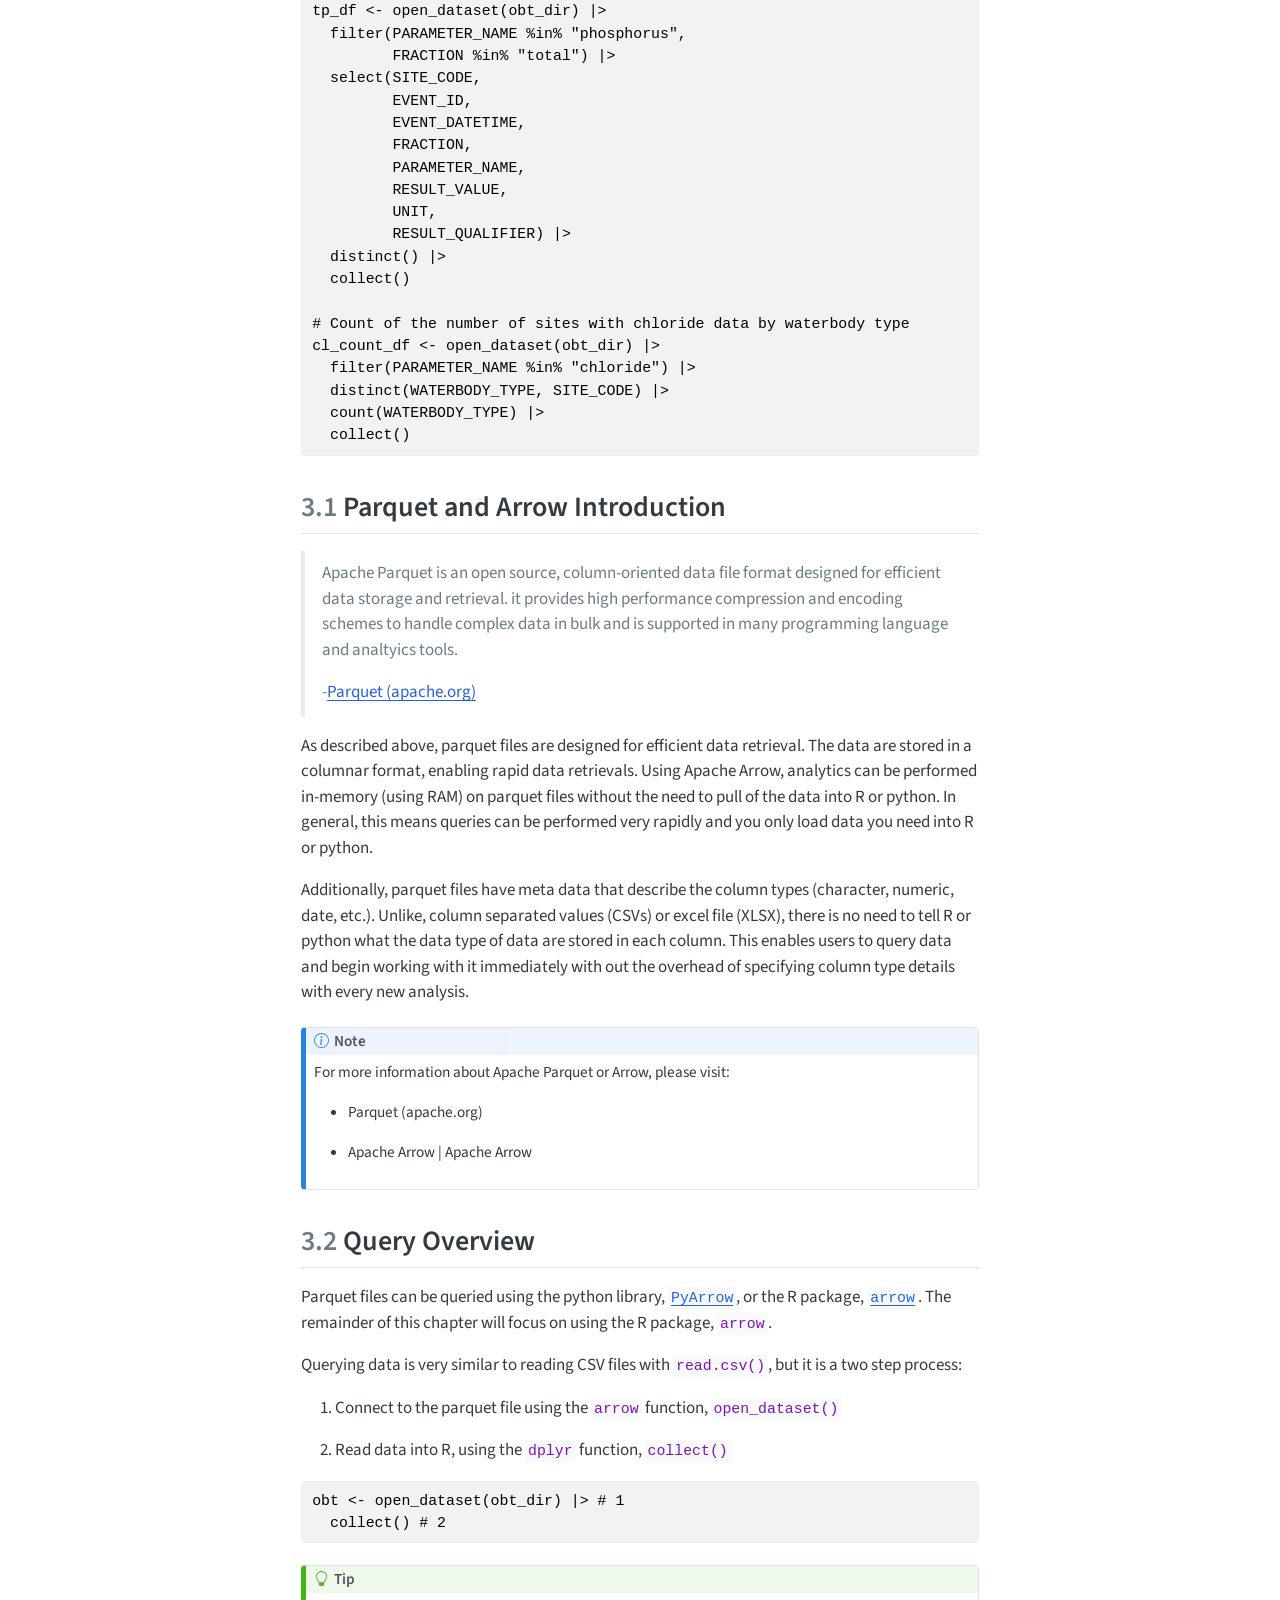
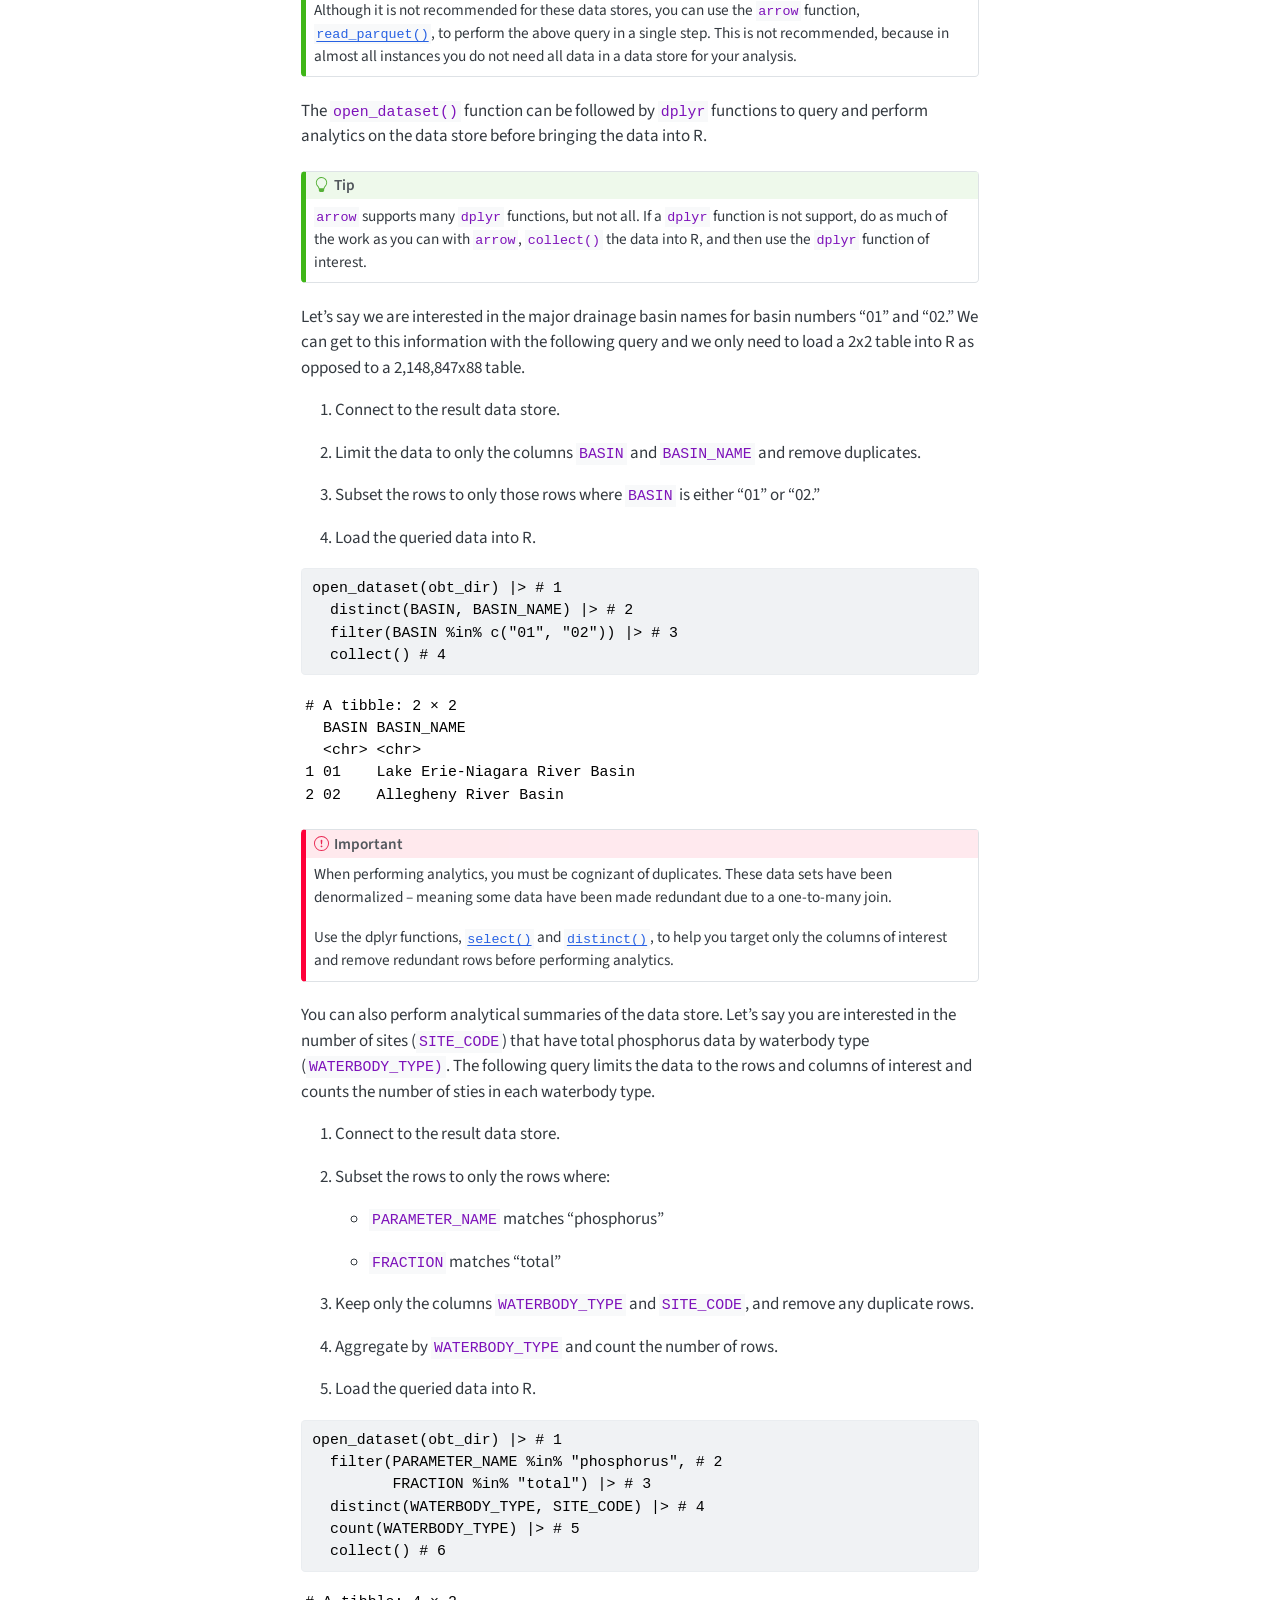
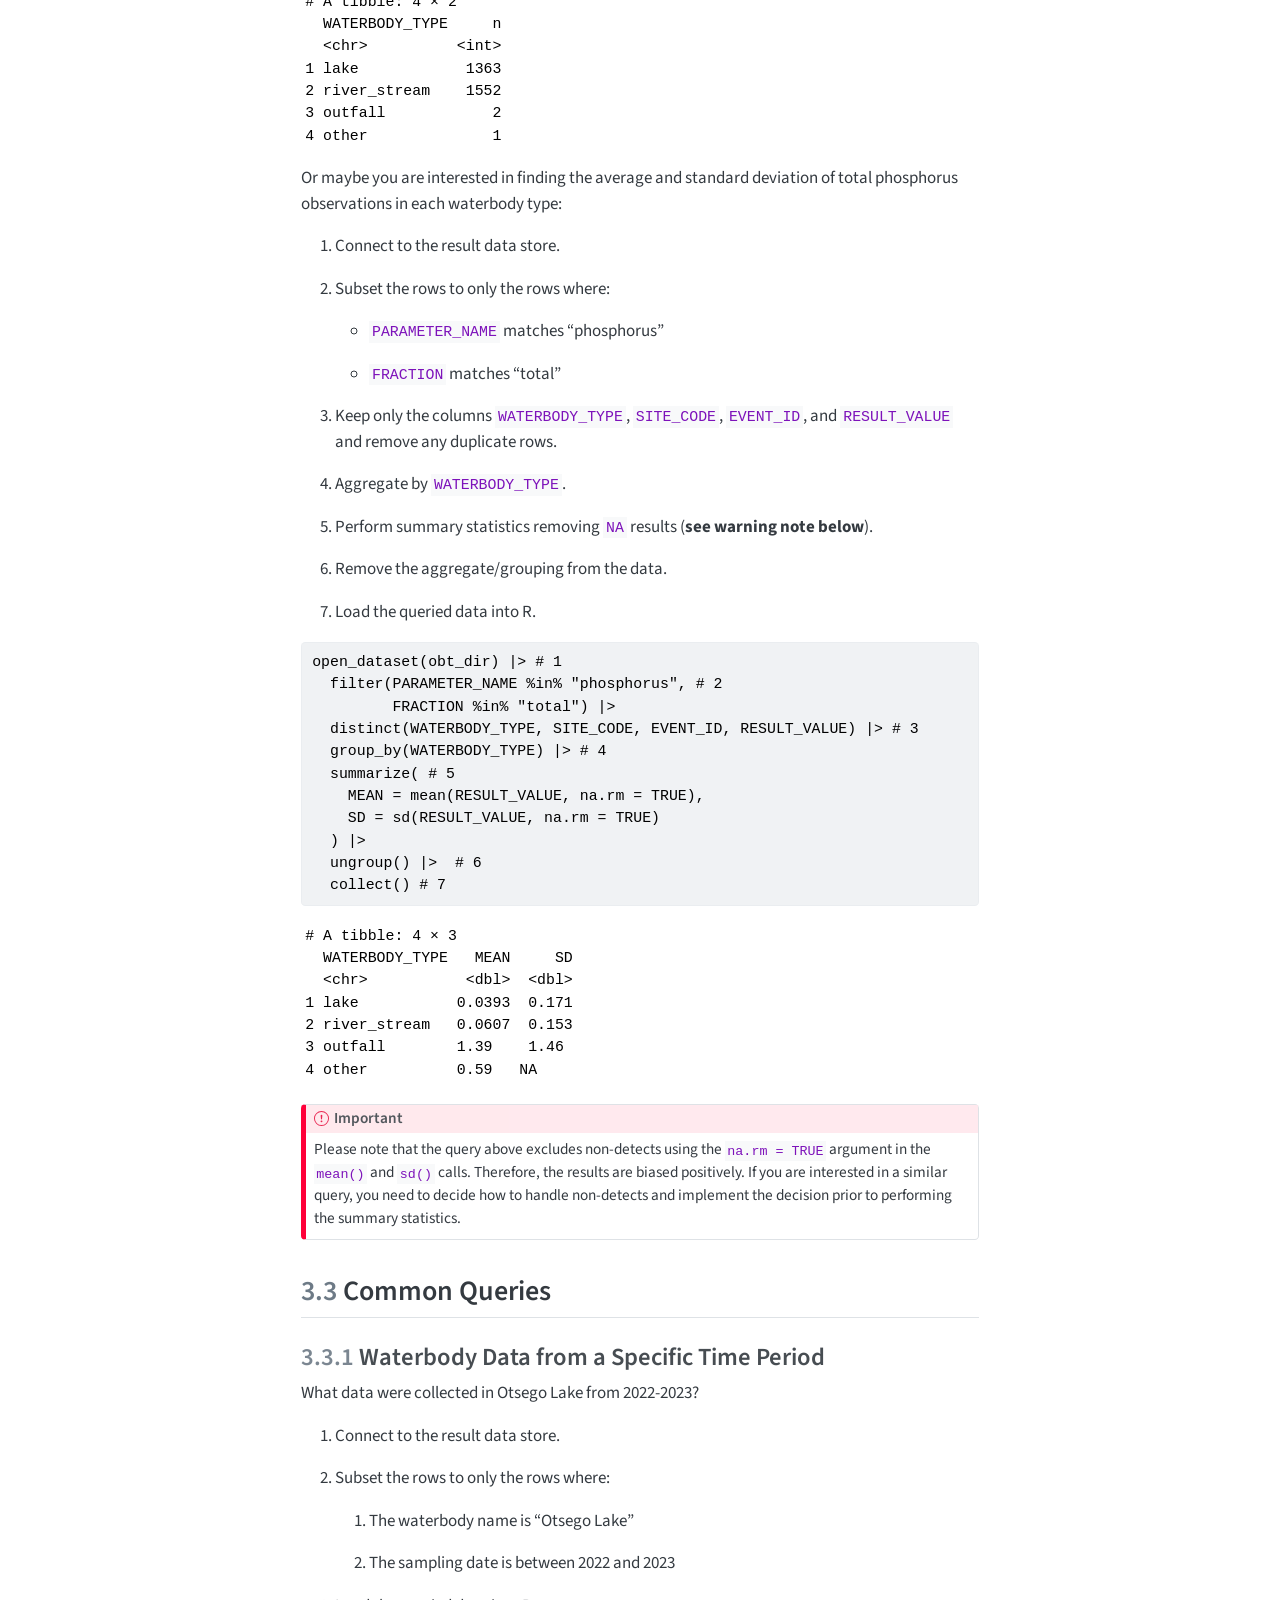
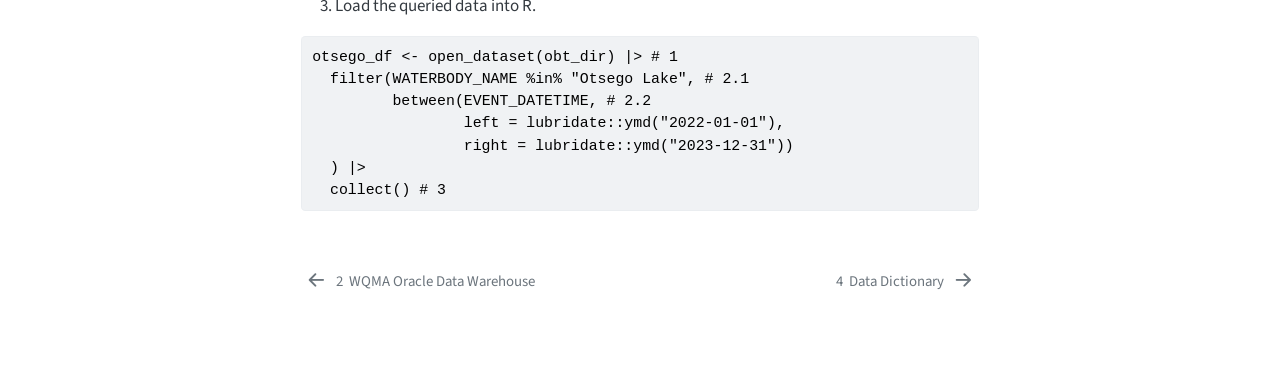
==== commit 001c8d2b: "Trying to fix broken page links." ====
--- a/docs/analytical_data_store.html
+++ b/docs/analytical_data_store.html
@@ -1,14 +1,11 @@
 <!DOCTYPE html>
 <html xmlns="http://www.w3.org/1999/xhtml" lang="en" xml:lang="en"><head>
-
+<meta http-equiv="Content-Type" content="text/html; charset=UTF-8">
 <meta charset="utf-8">
 <meta name="generator" content="quarto-1.4.555">
-
 <meta name="viewport" content="width=device-width, initial-scale=1.0, user-scalable=yes">
-
 <meta name="author" content="Zachary M. Smith">
-
-<title>BWAM Analytics - 2&nbsp; analytical_data_store</title>
+<title>BWAM Analytics - 3&nbsp; Analytical Data Store</title>
 <style>
 code{white-space: pre-wrap;}
 span.smallcaps{font-variant: small-caps;}
@@ -57,7 +54,6 @@
 }
 </style>
 
-
 <script src="site_libs/quarto-nav/quarto-nav.js"></script>
 <script src="site_libs/quarto-nav/headroom.min.js"></script>
 <script src="site_libs/clipboard/clipboard.min.js"></script>
@@ -65,7 +61,7 @@
 <script src="site_libs/quarto-search/fuse.min.js"></script>
 <script src="site_libs/quarto-search/quarto-search.js"></script>
 <meta name="quarto:offset" content="./">
-<link href="./references.html" rel="next">
+<link href="./data_dictionary.html" rel="next">
 <link href="./wqma_oracle_db.html" rel="prev">
 <script src="site_libs/quarto-html/quarto.js"></script>
 <script src="site_libs/quarto-html/popper.min.js"></script>
@@ -75,8 +71,7 @@
 <link href="site_libs/quarto-html/quarto-syntax-highlighting.css" rel="stylesheet" id="quarto-text-highlighting-styles">
 <script src="site_libs/bootstrap/bootstrap.min.js"></script>
 <link href="site_libs/bootstrap/bootstrap-icons.css" rel="stylesheet">
-<link href="site_libs/bootstrap/bootstrap.min.css" rel="stylesheet" id="quarto-bootstrap" data-mode="light">
-<script id="quarto-search-options" type="application/json">{
+<link href="site_libs/bootstrap/bootstrap.min.css" rel="stylesheet" id="quarto-bootstrap" data-mode="light"><script id="quarto-search-options" type="application/json">{
   "location": "sidebar",
   "copy-button": false,
   "collapse-after": 3,
@@ -103,33 +98,24 @@
     "search-label": "Search"
   }
 }</script>
-
-
 </head>
-
 <body class="nav-sidebar floating">
 
 <div id="quarto-search-results"></div>
-  <header id="quarto-header" class="headroom fixed-top">
-  <nav class="quarto-secondary-nav">
-    <div class="container-fluid d-flex">
+  <header id="quarto-header" class="headroom fixed-top"><nav class="quarto-secondary-nav"><div class="container-fluid d-flex">
       <button type="button" class="quarto-btn-toggle btn" data-bs-toggle="collapse" data-bs-target=".quarto-sidebar-collapse-item" aria-controls="quarto-sidebar" aria-expanded="false" aria-label="Toggle sidebar navigation" onclick="if (window.quartoToggleHeadroom) { window.quartoToggleHeadroom(); }">
         <i class="bi bi-layout-text-sidebar-reverse"></i>
       </button>
-        <nav class="quarto-page-breadcrumbs" aria-label="breadcrumb"><ol class="breadcrumb"><li class="breadcrumb-item"><a href="./analytical_data_store.html"><span class="chapter-number">2</span>&nbsp; <span class="chapter-title">analytical_data_store</span></a></li></ol></nav>
+        <nav class="quarto-page-breadcrumbs" aria-label="breadcrumb"><ol class="breadcrumb"><li class="breadcrumb-item"><a href="./analytical_data_store.html"><span class="chapter-number">3</span>&nbsp; <span class="chapter-title">Analytical Data Store</span></a></li></ol></nav>
         <a class="flex-grow-1" role="button" data-bs-toggle="collapse" data-bs-target=".quarto-sidebar-collapse-item" aria-controls="quarto-sidebar" aria-expanded="false" aria-label="Toggle sidebar navigation" onclick="if (window.quartoToggleHeadroom) { window.quartoToggleHeadroom(); }">      
         </a>
       <button type="button" class="btn quarto-search-button" aria-label="" onclick="window.quartoOpenSearch();">
         <i class="bi bi-search"></i>
       </button>
     </div>
-  </nav>
-</header>
-<!-- content -->
-<div id="quarto-content" class="quarto-container page-columns page-rows-contents page-layout-article">
+  </nav></header><!-- content --><div id="quarto-content" class="quarto-container page-columns page-rows-contents page-layout-article">
 <!-- sidebar -->
-  <nav id="quarto-sidebar" class="sidebar collapse collapse-horizontal quarto-sidebar-collapse-item sidebar-navigation floating overflow-auto">
-    <div class="pt-lg-2 mt-2 text-left sidebar-header">
+  <nav id="quarto-sidebar" class="sidebar collapse collapse-horizontal quarto-sidebar-collapse-item sidebar-navigation floating overflow-auto"><div class="pt-lg-2 mt-2 text-left sidebar-header">
     <div class="sidebar-title mb-0 py-0">
       <a href="./">BWAM Analytics</a> 
         <div class="sidebar-tools-main">
@@ -149,22 +135,28 @@
         </div>
     <div class="sidebar-menu-container"> 
     <ul class="list-unstyled mt-1">
-        <li class="sidebar-item">
+<li class="sidebar-item">
   <div class="sidebar-item-container"> 
   <a href="./index.html" class="sidebar-item-text sidebar-link">
- <span class="menu-text">Welcome</span></a>
+ <span class="menu-text"><span class="chapter-number">1</span>&nbsp; <span class="chapter-title">Landing Page</span></span></a>
   </div>
 </li>
         <li class="sidebar-item">
   <div class="sidebar-item-container"> 
   <a href="./wqma_oracle_db.html" class="sidebar-item-text sidebar-link">
- <span class="menu-text"><span class="chapter-number">1</span>&nbsp; <span class="chapter-title">Untitled</span></span></a>
+ <span class="menu-text"><span class="chapter-number">2</span>&nbsp; <span class="chapter-title">WQMA Oracle Data Warehouse</span></span></a>
   </div>
 </li>
         <li class="sidebar-item">
   <div class="sidebar-item-container"> 
   <a href="./analytical_data_store.html" class="sidebar-item-text sidebar-link active">
- <span class="menu-text"><span class="chapter-number">2</span>&nbsp; <span class="chapter-title">analytical_data_store</span></span></a>
+ <span class="menu-text"><span class="chapter-number">3</span>&nbsp; <span class="chapter-title">Analytical Data Store</span></span></a>
+  </div>
+</li>
+        <li class="sidebar-item">
+  <div class="sidebar-item-container"> 
+  <a href="./data_dictionary.html" class="sidebar-item-text sidebar-link">
+ <span class="menu-text"><span class="chapter-number">4</span>&nbsp; <span class="chapter-title">Data Dictionary</span></span></a>
   </div>
 </li>
         <li class="sidebar-item">
@@ -174,34 +166,29 @@
   </div>
 </li>
     </ul>
-    </div>
-</nav>
-<div id="quarto-sidebar-glass" class="quarto-sidebar-collapse-item" data-bs-toggle="collapse" data-bs-target=".quarto-sidebar-collapse-item"></div>
+</div>
+</nav><div id="quarto-sidebar-glass" class="quarto-sidebar-collapse-item" data-bs-toggle="collapse" data-bs-target=".quarto-sidebar-collapse-item"></div>
 <!-- margin-sidebar -->
     <div id="quarto-margin-sidebar" class="sidebar margin-sidebar">
-        <nav id="TOC" role="doc-toc" class="toc-active">
-    <h2 id="toc-title">Table of contents</h2>
+        <nav id="TOC" role="doc-toc" class="toc-active"><h2 id="toc-title">Table of contents</h2>
    
   <ul>
-  <li><a href="#analytical-data-store" id="toc-analytical-data-store" class="nav-link active" data-scroll-target="#analytical-data-store"><span class="header-section-number">3</span> Analytical Data Store</a>
-  <ul class="collapse">
-  <li><a href="#just-give-me-the-data" id="toc-just-give-me-the-data" class="nav-link" data-scroll-target="#just-give-me-the-data"><span class="header-section-number">3.0.1</span> Just Give Me the Data</a></li>
+<li><a href="#just-give-me-the-data" id="toc-just-give-me-the-data" class="nav-link active" data-scroll-target="#just-give-me-the-data"><span class="header-section-number">3.0.1</span> Just Give Me the Data</a></li>
   <li><a href="#parquet-and-arrow-introduction" id="toc-parquet-and-arrow-introduction" class="nav-link" data-scroll-target="#parquet-and-arrow-introduction"><span class="header-section-number">3.1</span> Parquet and Arrow Introduction</a></li>
   <li><a href="#query-overview" id="toc-query-overview" class="nav-link" data-scroll-target="#query-overview"><span class="header-section-number">3.2</span> Query Overview</a></li>
-  <li><a href="#common-queries" id="toc-common-queries" class="nav-link" data-scroll-target="#common-queries"><span class="header-section-number">3.3</span> Common Queries</a>
+  <li>
+<a href="#common-queries" id="toc-common-queries" class="nav-link" data-scroll-target="#common-queries"><span class="header-section-number">3.3</span> Common Queries</a>
   <ul class="collapse">
-  <li><a href="#waterbody-data-from-a-specific-time-period" id="toc-waterbody-data-from-a-specific-time-period" class="nav-link" data-scroll-target="#waterbody-data-from-a-specific-time-period"><span class="header-section-number">3.3.1</span> Waterbody Data from a Specific Time Period</a></li>
-  </ul></li>
-  </ul></li>
+<li><a href="#waterbody-data-from-a-specific-time-period" id="toc-waterbody-data-from-a-specific-time-period" class="nav-link" data-scroll-target="#waterbody-data-from-a-specific-time-period"><span class="header-section-number">3.3.1</span> Waterbody Data from a Specific Time Period</a></li>
   </ul>
-<div class="toc-actions"><ul><li><a href="https://github.com/BWAM/bwam_analytics/edit/main/analytical_data_store.qmd" class="toc-action"><i class="bi bi-github"></i>Edit this page</a></li><li><a href="https://github.com/BWAM/bwam_analytics/issues/new" class="toc-action"><i class="bi empty"></i>Report an issue</a></li></ul></div></nav>
+</li>
+  </ul><div class="toc-actions"><ul><li><a href="https://github.com/BWAM/bwam_analytics/edit/main/analytical_data_store.qmd" class="toc-action"><i class="bi bi-github"></i>Edit this page</a></li><li><a href="https://github.com/BWAM/bwam_analytics/issues/new" class="toc-action"><i class="bi empty"></i>Report an issue</a></li></ul></div></nav>
     </div>
 <!-- main -->
-<main class="content" id="quarto-document-content">
-
-<header id="title-block-header" class="quarto-title-block default">
-<div class="quarto-title">
-<h1 class="title"><span class="chapter-number">2</span>&nbsp; <span class="chapter-title">analytical_data_store</span></h1>
+<main class="content" id="quarto-document-content"><header id="title-block-header" class="quarto-title-block default"><div class="quarto-title">
+<h1 class="title">
+<span class="chapter-number">3</span>&nbsp; <span class="chapter-title">Analytical Data Store</span>
+</h1>
 </div>
 
 
@@ -221,12 +208,7 @@
   
 
 
-</header>
-
-
-<section id="analytical-data-store" class="level1" data-number="3">
-<h1 data-number="3"><span class="header-section-number">3</span> Analytical Data Store</h1>
-<p>The goal of Analytical Data Store is to provide a simple and fast way to access BWAM water quality data.</p>
+</header><p>The goal of Analytical Data Store is to provide a simple and fast way to access BWAM water quality data.</p>
 <p>Data from the BWAM Oracle Data Warehouse, Water Quality Monitoring and Assessment (WQMA), have been extracted, collapsed into a two large tables, and saved as a <a href="https://parquet.apache.org/docs/overview/">parquet files</a>. The two tables represent:</p>
 <ol type="1">
 <li><p><u><strong>taxonomic_results.parquet:</strong></u> All the taxonomic count data and associated sample information.</p></li>
@@ -235,7 +217,7 @@
 <p>We will use the packages <a href="https://arrow.apache.org/docs/r/"><code>arrow</code></a> to connect to the parquet file and <a href="https://dplyr.tidyverse.org/index.html"><code>dplyr</code></a> to help us query data.</p>
 <p>Let’s load the necessary packages and establish the file path to the <code>results</code> parquet file. The parquet file is stored on the L-drive and should be accessible to all DOW staff.</p>
 <div class="cell">
-<div class="sourceCode cell-code" id="cb1"><pre class="sourceCode r code-with-copy"><code class="sourceCode r"><span id="cb1-1"><a href="#cb1-1" aria-hidden="true" tabindex="-1"></a><span class="fu">library</span>(arrow)</span></code><button title="Copy to Clipboard" class="code-copy-button"><i class="bi"></i></button></pre></div>
+<div class="sourceCode" id="cb1"><pre class="downlit sourceCode r code-with-copy"><code class="sourceCode R"><span><span class="kw"><a href="https://rdrr.io/r/base/library.html">library</a></span><span class="op">(</span><span class="va"><a href="https://github.com/apache/arrow/">arrow</a></span><span class="op">)</span></span></code><button title="Copy to Clipboard" class="code-copy-button"><i class="bi"></i></button></pre></div>
 <div class="cell-output cell-output-stderr">
 <pre><code>
 Attaching package: 'arrow'</code></pre>
@@ -245,7 +227,7 @@
 
     timestamp</code></pre>
 </div>
-<div class="sourceCode cell-code" id="cb4"><pre class="sourceCode r code-with-copy"><code class="sourceCode r"><span id="cb4-1"><a href="#cb4-1" aria-hidden="true" tabindex="-1"></a><span class="fu">library</span>(dplyr)</span></code><button title="Copy to Clipboard" class="code-copy-button"><i class="bi"></i></button></pre></div>
+<div class="sourceCode" id="cb4"><pre class="downlit sourceCode r code-with-copy"><code class="sourceCode R"><span><span class="kw"><a href="https://rdrr.io/r/base/library.html">library</a></span><span class="op">(</span><span class="va"><a href="https://dplyr.tidyverse.org">dplyr</a></span><span class="op">)</span></span></code><button title="Copy to Clipboard" class="code-copy-button"><i class="bi"></i></button></pre></div>
 <div class="cell-output cell-output-stderr">
 <pre><code>
 Attaching package: 'dplyr'</code></pre>
@@ -260,53 +242,52 @@
 
     intersect, setdiff, setequal, union</code></pre>
 </div>
-<div class="sourceCode cell-code" id="cb8"><pre class="sourceCode r code-with-copy"><code class="sourceCode r"><span id="cb8-1"><a href="#cb8-1" aria-hidden="true" tabindex="-1"></a><span class="co"># One Big Table Directory -------------------------------------------------</span></span>
-<span id="cb8-2"><a href="#cb8-2" aria-hidden="true" tabindex="-1"></a>obt_dir <span class="ot">&lt;-</span> <span class="fu">file.path</span>(<span class="st">"L:"</span>,</span>
-<span id="cb8-3"><a href="#cb8-3" aria-hidden="true" tabindex="-1"></a>                     <span class="st">"DOW"</span>,</span>
-<span id="cb8-4"><a href="#cb8-4" aria-hidden="true" tabindex="-1"></a>                     <span class="st">"BWAM Share"</span>,</span>
-<span id="cb8-5"><a href="#cb8-5" aria-hidden="true" tabindex="-1"></a>                     <span class="st">"data"</span>,</span>
-<span id="cb8-6"><a href="#cb8-6" aria-hidden="true" tabindex="-1"></a>                     <span class="st">"dev"</span>,</span>
-<span id="cb8-7"><a href="#cb8-7" aria-hidden="true" tabindex="-1"></a>                     <span class="st">"parquet"</span>,</span>
-<span id="cb8-8"><a href="#cb8-8" aria-hidden="true" tabindex="-1"></a>                     <span class="st">"obt_result.parquet"</span>)</span></code><button title="Copy to Clipboard" class="code-copy-button"><i class="bi"></i></button></pre></div>
-</div>
-<section id="just-give-me-the-data" class="level3" data-number="3.0.1">
-<h3 data-number="3.0.1" class="anchored" data-anchor-id="just-give-me-the-data"><span class="header-section-number">3.0.1</span> Just Give Me the Data</h3>
+<div class="sourceCode" id="cb8"><pre class="downlit sourceCode r code-with-copy"><code class="sourceCode R"><span><span class="co"># One Big Table Directory -------------------------------------------------</span></span>
+<span><span class="va">obt_dir</span> <span class="op">&lt;-</span> <span class="fu"><a href="https://rdrr.io/r/base/file.path.html">file.path</a></span><span class="op">(</span><span class="st">"L:"</span>,</span>
+<span>                     <span class="st">"DOW"</span>,</span>
+<span>                     <span class="st">"BWAM Share"</span>,</span>
+<span>                     <span class="st">"data"</span>,</span>
+<span>                     <span class="st">"dev"</span>,</span>
+<span>                     <span class="st">"parquet"</span>,</span>
+<span>                     <span class="st">"obt_result.parquet"</span><span class="op">)</span></span></code><button title="Copy to Clipboard" class="code-copy-button"><i class="bi"></i></button></pre></div>
+</div>
+<section id="just-give-me-the-data" class="level3" data-number="3.0.1"><h3 data-number="3.0.1" class="anchored" data-anchor-id="just-give-me-the-data">
+<span class="header-section-number">3.0.1</span> Just Give Me the Data</h3>
 <p>Some example queries provided to get you started quickly…</p>
 <div class="cell">
-<div class="sourceCode cell-code" id="cb9"><pre class="sourceCode r code-with-copy"><code class="sourceCode r"><span id="cb9-1"><a href="#cb9-1" aria-hidden="true" tabindex="-1"></a><span class="co"># All data</span></span>
-<span id="cb9-2"><a href="#cb9-2" aria-hidden="true" tabindex="-1"></a>all_df <span class="ot">&lt;-</span> <span class="fu">open_dataset</span>(obt_dir) <span class="sc">|&gt;</span> </span>
-<span id="cb9-3"><a href="#cb9-3" aria-hidden="true" tabindex="-1"></a>  <span class="fu">collect</span>()</span>
-<span id="cb9-4"><a href="#cb9-4" aria-hidden="true" tabindex="-1"></a></span>
-<span id="cb9-5"><a href="#cb9-5" aria-hidden="true" tabindex="-1"></a><span class="co"># All lake data</span></span>
-<span id="cb9-6"><a href="#cb9-6" aria-hidden="true" tabindex="-1"></a>lake_df <span class="ot">&lt;-</span> <span class="fu">open_dataset</span>(obt_dir) <span class="sc">|&gt;</span> </span>
-<span id="cb9-7"><a href="#cb9-7" aria-hidden="true" tabindex="-1"></a>  <span class="fu">filter</span>(WATERBODY_TYPE <span class="sc">%in%</span> <span class="st">"lake"</span>) <span class="sc">|&gt;</span> </span>
-<span id="cb9-8"><a href="#cb9-8" aria-hidden="true" tabindex="-1"></a>  <span class="fu">collect</span>()</span>
-<span id="cb9-9"><a href="#cb9-9" aria-hidden="true" tabindex="-1"></a></span>
-<span id="cb9-10"><a href="#cb9-10" aria-hidden="true" tabindex="-1"></a><span class="co"># All TP results</span></span>
-<span id="cb9-11"><a href="#cb9-11" aria-hidden="true" tabindex="-1"></a>tp_df <span class="ot">&lt;-</span> <span class="fu">open_dataset</span>(obt_dir) <span class="sc">|&gt;</span> </span>
-<span id="cb9-12"><a href="#cb9-12" aria-hidden="true" tabindex="-1"></a>  <span class="fu">filter</span>(PARAMETER_NAME <span class="sc">%in%</span> <span class="st">"phosphorus"</span>,</span>
-<span id="cb9-13"><a href="#cb9-13" aria-hidden="true" tabindex="-1"></a>         FRACTION <span class="sc">%in%</span> <span class="st">"total"</span>) <span class="sc">|&gt;</span></span>
-<span id="cb9-14"><a href="#cb9-14" aria-hidden="true" tabindex="-1"></a>  <span class="fu">select</span>(SITE_CODE,</span>
-<span id="cb9-15"><a href="#cb9-15" aria-hidden="true" tabindex="-1"></a>         EVENT_ID,</span>
-<span id="cb9-16"><a href="#cb9-16" aria-hidden="true" tabindex="-1"></a>         EVENT_DATETIME,</span>
-<span id="cb9-17"><a href="#cb9-17" aria-hidden="true" tabindex="-1"></a>         FRACTION,</span>
-<span id="cb9-18"><a href="#cb9-18" aria-hidden="true" tabindex="-1"></a>         PARAMETER_NAME,</span>
-<span id="cb9-19"><a href="#cb9-19" aria-hidden="true" tabindex="-1"></a>         RESULT_VALUE,</span>
-<span id="cb9-20"><a href="#cb9-20" aria-hidden="true" tabindex="-1"></a>         UNIT,</span>
-<span id="cb9-21"><a href="#cb9-21" aria-hidden="true" tabindex="-1"></a>         RESULT_QUALIFIER) <span class="sc">|&gt;</span> </span>
-<span id="cb9-22"><a href="#cb9-22" aria-hidden="true" tabindex="-1"></a>  <span class="fu">distinct</span>() <span class="sc">|&gt;</span> </span>
-<span id="cb9-23"><a href="#cb9-23" aria-hidden="true" tabindex="-1"></a>  <span class="fu">collect</span>()</span>
-<span id="cb9-24"><a href="#cb9-24" aria-hidden="true" tabindex="-1"></a></span>
-<span id="cb9-25"><a href="#cb9-25" aria-hidden="true" tabindex="-1"></a><span class="co"># Count of the number of sites with chloride data by waterbody type</span></span>
-<span id="cb9-26"><a href="#cb9-26" aria-hidden="true" tabindex="-1"></a>cl_count_df <span class="ot">&lt;-</span> <span class="fu">open_dataset</span>(obt_dir) <span class="sc">|&gt;</span> </span>
-<span id="cb9-27"><a href="#cb9-27" aria-hidden="true" tabindex="-1"></a>  <span class="fu">filter</span>(PARAMETER_NAME <span class="sc">%in%</span> <span class="st">"chloride"</span>) <span class="sc">|&gt;</span></span>
-<span id="cb9-28"><a href="#cb9-28" aria-hidden="true" tabindex="-1"></a>  <span class="fu">distinct</span>(WATERBODY_TYPE, SITE_CODE) <span class="sc">|&gt;</span> </span>
-<span id="cb9-29"><a href="#cb9-29" aria-hidden="true" tabindex="-1"></a>  <span class="fu">count</span>(WATERBODY_TYPE) <span class="sc">|&gt;</span> </span>
-<span id="cb9-30"><a href="#cb9-30" aria-hidden="true" tabindex="-1"></a>  <span class="fu">collect</span>()</span></code><button title="Copy to Clipboard" class="code-copy-button"><i class="bi"></i></button></pre></div>
-</div>
-</section>
-<section id="parquet-and-arrow-introduction" class="level2" data-number="3.1">
-<h2 data-number="3.1" class="anchored" data-anchor-id="parquet-and-arrow-introduction"><span class="header-section-number">3.1</span> Parquet and Arrow Introduction</h2>
+<div class="sourceCode" id="cb9"><pre class="downlit sourceCode r code-with-copy"><code class="sourceCode R"><span><span class="co"># All data</span></span>
+<span><span class="va">all_df</span> <span class="op">&lt;-</span> <span class="fu"><a href="https://rdrr.io/pkg/arrow/man/open_dataset.html">open_dataset</a></span><span class="op">(</span><span class="va">obt_dir</span><span class="op">)</span> <span class="op">|&gt;</span> </span>
+<span>  <span class="fu"><a href="https://rdrr.io/pkg/dplyr/man/compute.html">collect</a></span><span class="op">(</span><span class="op">)</span></span>
+<span></span>
+<span><span class="co"># All lake data</span></span>
+<span><span class="va">lake_df</span> <span class="op">&lt;-</span> <span class="fu"><a href="https://rdrr.io/pkg/arrow/man/open_dataset.html">open_dataset</a></span><span class="op">(</span><span class="va">obt_dir</span><span class="op">)</span> <span class="op">|&gt;</span> </span>
+<span>  <span class="fu"><a href="https://rdrr.io/pkg/dplyr/man/filter.html">filter</a></span><span class="op">(</span><span class="va">WATERBODY_TYPE</span> <span class="op"><a href="https://rdrr.io/r/base/match.html">%in%</a></span> <span class="st">"lake"</span><span class="op">)</span> <span class="op">|&gt;</span> </span>
+<span>  <span class="fu"><a href="https://rdrr.io/pkg/dplyr/man/compute.html">collect</a></span><span class="op">(</span><span class="op">)</span> </span>
+<span></span>
+<span><span class="co"># All TP results</span></span>
+<span><span class="va">tp_df</span> <span class="op">&lt;-</span> <span class="fu"><a href="https://rdrr.io/pkg/arrow/man/open_dataset.html">open_dataset</a></span><span class="op">(</span><span class="va">obt_dir</span><span class="op">)</span> <span class="op">|&gt;</span> </span>
+<span>  <span class="fu"><a href="https://rdrr.io/pkg/dplyr/man/filter.html">filter</a></span><span class="op">(</span><span class="va">PARAMETER_NAME</span> <span class="op"><a href="https://rdrr.io/r/base/match.html">%in%</a></span> <span class="st">"phosphorus"</span>,</span>
+<span>         <span class="va">FRACTION</span> <span class="op"><a href="https://rdrr.io/r/base/match.html">%in%</a></span> <span class="st">"total"</span><span class="op">)</span> <span class="op">|&gt;</span></span>
+<span>  <span class="fu"><a href="https://rdrr.io/pkg/dplyr/man/select.html">select</a></span><span class="op">(</span><span class="va">SITE_CODE</span>,</span>
+<span>         <span class="va">EVENT_ID</span>,</span>
+<span>         <span class="va">EVENT_DATETIME</span>,</span>
+<span>         <span class="va">FRACTION</span>,</span>
+<span>         <span class="va">PARAMETER_NAME</span>,</span>
+<span>         <span class="va">RESULT_VALUE</span>,</span>
+<span>         <span class="va">UNIT</span>,</span>
+<span>         <span class="va">RESULT_QUALIFIER</span><span class="op">)</span> <span class="op">|&gt;</span> </span>
+<span>  <span class="fu"><a href="https://rdrr.io/pkg/dplyr/man/distinct.html">distinct</a></span><span class="op">(</span><span class="op">)</span> <span class="op">|&gt;</span> </span>
+<span>  <span class="fu"><a href="https://rdrr.io/pkg/dplyr/man/compute.html">collect</a></span><span class="op">(</span><span class="op">)</span></span>
+<span></span>
+<span><span class="co"># Count of the number of sites with chloride data by waterbody type</span></span>
+<span><span class="va">cl_count_df</span> <span class="op">&lt;-</span> <span class="fu"><a href="https://rdrr.io/pkg/arrow/man/open_dataset.html">open_dataset</a></span><span class="op">(</span><span class="va">obt_dir</span><span class="op">)</span> <span class="op">|&gt;</span> </span>
+<span>  <span class="fu"><a href="https://rdrr.io/pkg/dplyr/man/filter.html">filter</a></span><span class="op">(</span><span class="va">PARAMETER_NAME</span> <span class="op"><a href="https://rdrr.io/r/base/match.html">%in%</a></span> <span class="st">"chloride"</span><span class="op">)</span> <span class="op">|&gt;</span></span>
+<span>  <span class="fu"><a href="https://rdrr.io/pkg/dplyr/man/distinct.html">distinct</a></span><span class="op">(</span><span class="va">WATERBODY_TYPE</span>, <span class="va">SITE_CODE</span><span class="op">)</span> <span class="op">|&gt;</span> </span>
+<span>  <span class="fu"><a href="https://rdrr.io/pkg/dplyr/man/count.html">count</a></span><span class="op">(</span><span class="va">WATERBODY_TYPE</span><span class="op">)</span> <span class="op">|&gt;</span> </span>
+<span>  <span class="fu"><a href="https://rdrr.io/pkg/dplyr/man/compute.html">collect</a></span><span class="op">(</span><span class="op">)</span></span></code><button title="Copy to Clipboard" class="code-copy-button"><i class="bi"></i></button></pre></div>
+</div>
+</section><section id="parquet-and-arrow-introduction" class="level2" data-number="3.1"><h2 data-number="3.1" class="anchored" data-anchor-id="parquet-and-arrow-introduction">
+<span class="header-section-number">3.1</span> Parquet and Arrow Introduction</h2>
 <blockquote class="blockquote">
 <p>Apache Parquet is an open source, column-oriented data file format designed for efficient data storage and retrieval. it provides high performance compression and encoding schemes to handle complex data in bulk and is supported in many programming language and analtyics tools.</p>
 <p>-<a href="https://parquet.apache.org/">Parquet (apache.org)</a></p>
@@ -330,18 +311,17 @@
 </ul>
 </div>
 </div>
-</section>
-<section id="query-overview" class="level2" data-number="3.2">
-<h2 data-number="3.2" class="anchored" data-anchor-id="query-overview"><span class="header-section-number">3.2</span> Query Overview</h2>
+</section><section id="query-overview" class="level2" data-number="3.2"><h2 data-number="3.2" class="anchored" data-anchor-id="query-overview">
+<span class="header-section-number">3.2</span> Query Overview</h2>
 <p>Parquet files can be queried using the python library, <a href="https://arrow.apache.org/docs/python/index.html"><code>PyArrow</code></a>, or the R package, <a href="https://arrow.apache.org/docs/r/index.html"><code>arrow</code></a>. The remainder of this chapter will focus on using the R package, <code>arrow</code>.</p>
-<p>Querying data is very similar to reading CSV files with <code>read.csv()</code>, but it is a two step process:</p>
+<p>Querying data is very similar to reading CSV files with <code><a href="https://rdrr.io/r/utils/read.table.html">read.csv()</a></code>, but it is a two step process:</p>
 <ol type="1">
-<li><p>Connect to the parquet file using the <code>arrow</code> function, <code>open_dataset()</code></p></li>
-<li><p>Read data into R, using the <code>dplyr</code> function, <code>collect()</code></p></li>
+<li><p>Connect to the parquet file using the <code>arrow</code> function, <code><a href="https://rdrr.io/pkg/arrow/man/open_dataset.html">open_dataset()</a></code></p></li>
+<li><p>Read data into R, using the <code>dplyr</code> function, <code><a href="https://rdrr.io/pkg/dplyr/man/compute.html">collect()</a></code></p></li>
 </ol>
 <div class="cell">
-<div class="sourceCode cell-code" id="cb10"><pre class="sourceCode r code-with-copy"><code class="sourceCode r"><span id="cb10-1"><a href="#cb10-1" aria-hidden="true" tabindex="-1"></a>obt <span class="ot">&lt;-</span> <span class="fu">open_dataset</span>(obt_dir) <span class="sc">|&gt;</span> <span class="co"># 1</span></span>
-<span id="cb10-2"><a href="#cb10-2" aria-hidden="true" tabindex="-1"></a>  <span class="fu">collect</span>() <span class="co"># 2</span></span></code><button title="Copy to Clipboard" class="code-copy-button"><i class="bi"></i></button></pre></div>
+<div class="sourceCode" id="cb10"><pre class="downlit sourceCode r code-with-copy"><code class="sourceCode R"><span><span class="va">obt</span> <span class="op">&lt;-</span> <span class="fu"><a href="https://rdrr.io/pkg/arrow/man/open_dataset.html">open_dataset</a></span><span class="op">(</span><span class="va">obt_dir</span><span class="op">)</span> <span class="op">|&gt;</span> <span class="co"># 1</span></span>
+<span>  <span class="fu"><a href="https://rdrr.io/pkg/dplyr/man/compute.html">collect</a></span><span class="op">(</span><span class="op">)</span> <span class="co"># 2</span></span></code><button title="Copy to Clipboard" class="code-copy-button"><i class="bi"></i></button></pre></div>
 </div>
 <div class="callout callout-style-default callout-tip callout-titled">
 <div class="callout-header d-flex align-content-center">
@@ -356,7 +336,7 @@
 <p>Although it is not recommended for these data stores, you can use the <code>arrow</code> function, <a href="https://arrow.apache.org/docs/r/reference/read_parquet.html"><code>read_parquet()</code></a>, to perform the above query in a single step. This is not recommended, because in almost all instances you do not need all data in a data store for your analysis.</p>
 </div>
 </div>
-<p>The <code>open_dataset()</code> function can be followed by <code>dplyr</code> functions to query and perform analytics on the data store before bringing the data into R.</p>
+<p>The <code><a href="https://rdrr.io/pkg/arrow/man/open_dataset.html">open_dataset()</a></code> function can be followed by <code>dplyr</code> functions to query and perform analytics on the data store before bringing the data into R.</p>
 <div class="callout callout-style-default callout-tip callout-titled">
 <div class="callout-header d-flex align-content-center">
 <div class="callout-icon-container">
@@ -367,7 +347,7 @@
 </div>
 </div>
 <div class="callout-body-container callout-body">
-<p><code>arrow</code> supports many <code>dplyr</code> functions, but not all. If a <code>dplyr</code> function is not support, do as much of the work as you can with <code>arrow</code>, <code>collect()</code> the data into R, and then use the <code>dplyr</code> function of interest.</p>
+<p><code>arrow</code> supports many <code>dplyr</code> functions, but not all. If a <code>dplyr</code> function is not support, do as much of the work as you can with <code>arrow</code>, <code><a href="https://rdrr.io/pkg/dplyr/man/compute.html">collect()</a></code> the data into R, and then use the <code>dplyr</code> function of interest.</p>
 </div>
 </div>
 <p>Let’s say we are interested in the major drainage basin names for basin numbers “01” and “02.” We can get to this information with the following query and we only need to load a 2x2 table into R as opposed to a 2,148,847x88 table.</p>
@@ -378,10 +358,10 @@
 <li><p>Load the queried data into R.</p></li>
 </ol>
 <div class="cell">
-<div class="sourceCode cell-code" id="cb11"><pre class="sourceCode r code-with-copy"><code class="sourceCode r"><span id="cb11-1"><a href="#cb11-1" aria-hidden="true" tabindex="-1"></a><span class="fu">open_dataset</span>(obt_dir) <span class="sc">|&gt;</span> <span class="co"># 1</span></span>
-<span id="cb11-2"><a href="#cb11-2" aria-hidden="true" tabindex="-1"></a>  <span class="fu">distinct</span>(BASIN, BASIN_NAME) <span class="sc">|&gt;</span> <span class="co"># 2</span></span>
-<span id="cb11-3"><a href="#cb11-3" aria-hidden="true" tabindex="-1"></a>  <span class="fu">filter</span>(BASIN <span class="sc">%in%</span> <span class="fu">c</span>(<span class="st">"01"</span>, <span class="st">"02"</span>)) <span class="sc">|&gt;</span> <span class="co"># 3</span></span>
-<span id="cb11-4"><a href="#cb11-4" aria-hidden="true" tabindex="-1"></a>  <span class="fu">collect</span>() <span class="co"># 4</span></span></code><button title="Copy to Clipboard" class="code-copy-button"><i class="bi"></i></button></pre></div>
+<div class="sourceCode" id="cb11"><pre class="downlit sourceCode r code-with-copy"><code class="sourceCode R"><span><span class="fu"><a href="https://rdrr.io/pkg/arrow/man/open_dataset.html">open_dataset</a></span><span class="op">(</span><span class="va">obt_dir</span><span class="op">)</span> <span class="op">|&gt;</span> <span class="co"># 1</span></span>
+<span>  <span class="fu"><a href="https://rdrr.io/pkg/dplyr/man/distinct.html">distinct</a></span><span class="op">(</span><span class="va">BASIN</span>, <span class="va">BASIN_NAME</span><span class="op">)</span> <span class="op">|&gt;</span> <span class="co"># 2</span></span>
+<span>  <span class="fu"><a href="https://rdrr.io/pkg/dplyr/man/filter.html">filter</a></span><span class="op">(</span><span class="va">BASIN</span> <span class="op"><a href="https://rdrr.io/r/base/match.html">%in%</a></span> <span class="fu"><a href="https://rdrr.io/r/base/c.html">c</a></span><span class="op">(</span><span class="st">"01"</span>, <span class="st">"02"</span><span class="op">)</span><span class="op">)</span> <span class="op">|&gt;</span> <span class="co"># 3</span></span>
+<span>  <span class="fu"><a href="https://rdrr.io/pkg/dplyr/man/compute.html">collect</a></span><span class="op">(</span><span class="op">)</span> <span class="co"># 4</span></span></code><button title="Copy to Clipboard" class="code-copy-button"><i class="bi"></i></button></pre></div>
 <div class="cell-output cell-output-stdout">
 <pre><code># A tibble: 2 × 2
   BASIN BASIN_NAME                   
@@ -407,22 +387,24 @@
 <p>You can also perform analytical summaries of the data store. Let’s say you are interested in the number of sites (<code>SITE_CODE</code>) that have total phosphorus data by waterbody type (<code>WATERBODY_TYPE)</code>. The following query limits the data to the rows and columns of interest and counts the number of sties in each waterbody type.</p>
 <ol type="1">
 <li><p>Connect to the result data store.</p></li>
-<li><p>Subset the rows to only the rows where:</p>
+<li>
+<p>Subset the rows to only the rows where:</p>
 <ul>
 <li><p><code>PARAMETER_NAME</code> matches “phosphorus”</p></li>
 <li><p><code>FRACTION</code> matches “total”</p></li>
-</ul></li>
+</ul>
+</li>
 <li><p>Keep only the columns <code>WATERBODY_TYPE</code> and <code>SITE_CODE</code>, and remove any duplicate rows.</p></li>
 <li><p>Aggregate by <code>WATERBODY_TYPE</code> and count the number of rows.</p></li>
 <li><p>Load the queried data into R.</p></li>
 </ol>
 <div class="cell">
-<div class="sourceCode cell-code" id="cb13"><pre class="sourceCode r code-with-copy"><code class="sourceCode r"><span id="cb13-1"><a href="#cb13-1" aria-hidden="true" tabindex="-1"></a><span class="fu">open_dataset</span>(obt_dir) <span class="sc">|&gt;</span> <span class="co"># 1</span></span>
-<span id="cb13-2"><a href="#cb13-2" aria-hidden="true" tabindex="-1"></a>  <span class="fu">filter</span>(PARAMETER_NAME <span class="sc">%in%</span> <span class="st">"phosphorus"</span>, <span class="co"># 2</span></span>
-<span id="cb13-3"><a href="#cb13-3" aria-hidden="true" tabindex="-1"></a>         FRACTION <span class="sc">%in%</span> <span class="st">"total"</span>) <span class="sc">|&gt;</span> <span class="co"># 3</span></span>
-<span id="cb13-4"><a href="#cb13-4" aria-hidden="true" tabindex="-1"></a>  <span class="fu">distinct</span>(WATERBODY_TYPE, SITE_CODE) <span class="sc">|&gt;</span> <span class="co"># 4</span></span>
-<span id="cb13-5"><a href="#cb13-5" aria-hidden="true" tabindex="-1"></a>  <span class="fu">count</span>(WATERBODY_TYPE) <span class="sc">|&gt;</span> <span class="co"># 5</span></span>
-<span id="cb13-6"><a href="#cb13-6" aria-hidden="true" tabindex="-1"></a>  <span class="fu">collect</span>() <span class="co"># 6</span></span></code><button title="Copy to Clipboard" class="code-copy-button"><i class="bi"></i></button></pre></div>
+<div class="sourceCode" id="cb13"><pre class="downlit sourceCode r code-with-copy"><code class="sourceCode R"><span><span class="fu"><a href="https://rdrr.io/pkg/arrow/man/open_dataset.html">open_dataset</a></span><span class="op">(</span><span class="va">obt_dir</span><span class="op">)</span> <span class="op">|&gt;</span> <span class="co"># 1</span></span>
+<span>  <span class="fu"><a href="https://rdrr.io/pkg/dplyr/man/filter.html">filter</a></span><span class="op">(</span><span class="va">PARAMETER_NAME</span> <span class="op"><a href="https://rdrr.io/r/base/match.html">%in%</a></span> <span class="st">"phosphorus"</span>, <span class="co"># 2</span></span>
+<span>         <span class="va">FRACTION</span> <span class="op"><a href="https://rdrr.io/r/base/match.html">%in%</a></span> <span class="st">"total"</span><span class="op">)</span> <span class="op">|&gt;</span> <span class="co"># 3</span></span>
+<span>  <span class="fu"><a href="https://rdrr.io/pkg/dplyr/man/distinct.html">distinct</a></span><span class="op">(</span><span class="va">WATERBODY_TYPE</span>, <span class="va">SITE_CODE</span><span class="op">)</span> <span class="op">|&gt;</span> <span class="co"># 4</span></span>
+<span>  <span class="fu"><a href="https://rdrr.io/pkg/dplyr/man/count.html">count</a></span><span class="op">(</span><span class="va">WATERBODY_TYPE</span><span class="op">)</span> <span class="op">|&gt;</span> <span class="co"># 5</span></span>
+<span>  <span class="fu"><a href="https://rdrr.io/pkg/dplyr/man/compute.html">collect</a></span><span class="op">(</span><span class="op">)</span> <span class="co"># 6</span></span></code><button title="Copy to Clipboard" class="code-copy-button"><i class="bi"></i></button></pre></div>
 <div class="cell-output cell-output-stdout">
 <pre><code># A tibble: 4 × 2
   WATERBODY_TYPE     n
@@ -436,11 +418,13 @@
 <p>Or maybe you are interested in finding the average and standard deviation of total phosphorus observations in each waterbody type:</p>
 <ol type="1">
 <li><p>Connect to the result data store.</p></li>
-<li><p>Subset the rows to only the rows where:</p>
+<li>
+<p>Subset the rows to only the rows where:</p>
 <ul>
 <li><p><code>PARAMETER_NAME</code> matches “phosphorus”</p></li>
 <li><p><code>FRACTION</code> matches “total”</p></li>
-</ul></li>
+</ul>
+</li>
 <li><p>Keep only the columns <code>WATERBODY_TYPE</code>, <code>SITE_CODE</code>, <code>EVENT_ID</code>, and <code>RESULT_VALUE</code> and remove any duplicate rows.</p></li>
 <li><p>Aggregate by <code>WATERBODY_TYPE</code>.</p></li>
 <li><p>Perform summary statistics removing <code>NA</code> results (<strong>see warning note below</strong>).</p></li>
@@ -448,17 +432,17 @@
 <li><p>Load the queried data into R.</p></li>
 </ol>
 <div class="cell">
-<div class="sourceCode cell-code" id="cb15"><pre class="sourceCode r code-with-copy"><code class="sourceCode r"><span id="cb15-1"><a href="#cb15-1" aria-hidden="true" tabindex="-1"></a><span class="fu">open_dataset</span>(obt_dir) <span class="sc">|&gt;</span> <span class="co"># 1</span></span>
-<span id="cb15-2"><a href="#cb15-2" aria-hidden="true" tabindex="-1"></a>  <span class="fu">filter</span>(PARAMETER_NAME <span class="sc">%in%</span> <span class="st">"phosphorus"</span>, <span class="co"># 2</span></span>
-<span id="cb15-3"><a href="#cb15-3" aria-hidden="true" tabindex="-1"></a>         FRACTION <span class="sc">%in%</span> <span class="st">"total"</span>) <span class="sc">|&gt;</span> </span>
-<span id="cb15-4"><a href="#cb15-4" aria-hidden="true" tabindex="-1"></a>  <span class="fu">distinct</span>(WATERBODY_TYPE, SITE_CODE, EVENT_ID, RESULT_VALUE) <span class="sc">|&gt;</span> <span class="co"># 3</span></span>
-<span id="cb15-5"><a href="#cb15-5" aria-hidden="true" tabindex="-1"></a>  <span class="fu">group_by</span>(WATERBODY_TYPE) <span class="sc">|&gt;</span> <span class="co"># 4</span></span>
-<span id="cb15-6"><a href="#cb15-6" aria-hidden="true" tabindex="-1"></a>  <span class="fu">summarize</span>( <span class="co"># 5</span></span>
-<span id="cb15-7"><a href="#cb15-7" aria-hidden="true" tabindex="-1"></a>    <span class="at">MEAN =</span> <span class="fu">mean</span>(RESULT_VALUE, <span class="at">na.rm =</span> <span class="cn">TRUE</span>),</span>
-<span id="cb15-8"><a href="#cb15-8" aria-hidden="true" tabindex="-1"></a>    <span class="at">SD =</span> <span class="fu">sd</span>(RESULT_VALUE, <span class="at">na.rm =</span> <span class="cn">TRUE</span>)</span>
-<span id="cb15-9"><a href="#cb15-9" aria-hidden="true" tabindex="-1"></a>  ) <span class="sc">|&gt;</span> </span>
-<span id="cb15-10"><a href="#cb15-10" aria-hidden="true" tabindex="-1"></a>  <span class="fu">ungroup</span>() <span class="sc">|&gt;</span>  <span class="co"># 6</span></span>
-<span id="cb15-11"><a href="#cb15-11" aria-hidden="true" tabindex="-1"></a>  <span class="fu">collect</span>() <span class="co"># 7</span></span></code><button title="Copy to Clipboard" class="code-copy-button"><i class="bi"></i></button></pre></div>
+<div class="sourceCode" id="cb15"><pre class="downlit sourceCode r code-with-copy"><code class="sourceCode R"><span><span class="fu"><a href="https://rdrr.io/pkg/arrow/man/open_dataset.html">open_dataset</a></span><span class="op">(</span><span class="va">obt_dir</span><span class="op">)</span> <span class="op">|&gt;</span> <span class="co"># 1</span></span>
+<span>  <span class="fu"><a href="https://rdrr.io/pkg/dplyr/man/filter.html">filter</a></span><span class="op">(</span><span class="va">PARAMETER_NAME</span> <span class="op"><a href="https://rdrr.io/r/base/match.html">%in%</a></span> <span class="st">"phosphorus"</span>, <span class="co"># 2</span></span>
+<span>         <span class="va">FRACTION</span> <span class="op"><a href="https://rdrr.io/r/base/match.html">%in%</a></span> <span class="st">"total"</span><span class="op">)</span> <span class="op">|&gt;</span> </span>
+<span>  <span class="fu"><a href="https://rdrr.io/pkg/dplyr/man/distinct.html">distinct</a></span><span class="op">(</span><span class="va">WATERBODY_TYPE</span>, <span class="va">SITE_CODE</span>, <span class="va">EVENT_ID</span>, <span class="va">RESULT_VALUE</span><span class="op">)</span> <span class="op">|&gt;</span> <span class="co"># 3</span></span>
+<span>  <span class="fu"><a href="https://rdrr.io/pkg/dplyr/man/group_by.html">group_by</a></span><span class="op">(</span><span class="va">WATERBODY_TYPE</span><span class="op">)</span> <span class="op">|&gt;</span> <span class="co"># 4</span></span>
+<span>  <span class="fu"><a href="https://rdrr.io/pkg/dplyr/man/summarise.html">summarize</a></span><span class="op">(</span> <span class="co"># 5</span></span>
+<span>    MEAN <span class="op">=</span> <span class="fu"><a href="https://rdrr.io/r/base/mean.html">mean</a></span><span class="op">(</span><span class="va">RESULT_VALUE</span>, na.rm <span class="op">=</span> <span class="cn">TRUE</span><span class="op">)</span>,</span>
+<span>    SD <span class="op">=</span> <span class="fu"><a href="https://rdrr.io/r/stats/sd.html">sd</a></span><span class="op">(</span><span class="va">RESULT_VALUE</span>, na.rm <span class="op">=</span> <span class="cn">TRUE</span><span class="op">)</span></span>
+<span>  <span class="op">)</span> <span class="op">|&gt;</span> </span>
+<span>  <span class="fu"><a href="https://rdrr.io/pkg/dplyr/man/group_by.html">ungroup</a></span><span class="op">(</span><span class="op">)</span> <span class="op">|&gt;</span>  <span class="co"># 6</span></span>
+<span>  <span class="fu"><a href="https://rdrr.io/pkg/dplyr/man/compute.html">collect</a></span><span class="op">(</span><span class="op">)</span> <span class="co"># 7</span></span></code><button title="Copy to Clipboard" class="code-copy-button"><i class="bi"></i></button></pre></div>
 <div class="cell-output cell-output-stdout">
 <pre><code># A tibble: 4 × 3
   WATERBODY_TYPE   MEAN     SD
@@ -479,41 +463,37 @@
 </div>
 </div>
 <div class="callout-body-container callout-body">
-<p>Please note that the query above excludes non-detects using the <code>na.rm = TRUE</code> argument in the <code>mean()</code> and <code>sd()</code> calls. Therefore, the results are biased positively. If you are interested in a similar query, you need to decide how to handle non-detects and implement the decision prior to performing the summary statistics.</p>
-</div>
-</div>
-</section>
-<section id="common-queries" class="level2" data-number="3.3">
-<h2 data-number="3.3" class="anchored" data-anchor-id="common-queries"><span class="header-section-number">3.3</span> Common Queries</h2>
-<section id="waterbody-data-from-a-specific-time-period" class="level3" data-number="3.3.1">
-<h3 data-number="3.3.1" class="anchored" data-anchor-id="waterbody-data-from-a-specific-time-period"><span class="header-section-number">3.3.1</span> Waterbody Data from a Specific Time Period</h3>
+<p>Please note that the query above excludes non-detects using the <code>na.rm = TRUE</code> argument in the <code><a href="https://rdrr.io/r/base/mean.html">mean()</a></code> and <code><a href="https://rdrr.io/r/stats/sd.html">sd()</a></code> calls. Therefore, the results are biased positively. If you are interested in a similar query, you need to decide how to handle non-detects and implement the decision prior to performing the summary statistics.</p>
+</div>
+</div>
+</section><section id="common-queries" class="level2" data-number="3.3"><h2 data-number="3.3" class="anchored" data-anchor-id="common-queries">
+<span class="header-section-number">3.3</span> Common Queries</h2>
+<section id="waterbody-data-from-a-specific-time-period" class="level3" data-number="3.3.1"><h3 data-number="3.3.1" class="anchored" data-anchor-id="waterbody-data-from-a-specific-time-period">
+<span class="header-section-number">3.3.1</span> Waterbody Data from a Specific Time Period</h3>
 <p>What data were collected in Otsego Lake from 2022-2023?</p>
 <ol type="1">
 <li><p>Connect to the result data store.</p></li>
-<li><p>Subset the rows to only the rows where:</p>
+<li>
+<p>Subset the rows to only the rows where:</p>
 <ol type="1">
 <li><p>The waterbody name is “Otsego Lake”</p></li>
 <li><p>The sampling date is between 2022 and 2023</p></li>
-</ol></li>
+</ol>
+</li>
 <li><p>Load the queried data into R.</p></li>
 </ol>
 <div class="cell">
-<div class="sourceCode cell-code" id="cb17"><pre class="sourceCode r code-with-copy"><code class="sourceCode r"><span id="cb17-1"><a href="#cb17-1" aria-hidden="true" tabindex="-1"></a>otsego_df <span class="ot">&lt;-</span> <span class="fu">open_dataset</span>(obt_dir) <span class="sc">|&gt;</span> <span class="co"># 1</span></span>
-<span id="cb17-2"><a href="#cb17-2" aria-hidden="true" tabindex="-1"></a>  <span class="fu">filter</span>(WATERBODY_NAME <span class="sc">%in%</span> <span class="st">"Otsego Lake"</span>, <span class="co"># 2.1</span></span>
-<span id="cb17-3"><a href="#cb17-3" aria-hidden="true" tabindex="-1"></a>         <span class="fu">between</span>(EVENT_DATETIME, <span class="co"># 2.2</span></span>
-<span id="cb17-4"><a href="#cb17-4" aria-hidden="true" tabindex="-1"></a>                 <span class="at">left =</span> lubridate<span class="sc">::</span><span class="fu">ymd</span>(<span class="st">"2022-01-01"</span>),</span>
-<span id="cb17-5"><a href="#cb17-5" aria-hidden="true" tabindex="-1"></a>                 <span class="at">right =</span> lubridate<span class="sc">::</span><span class="fu">ymd</span>(<span class="st">"2023-12-31"</span>))</span>
-<span id="cb17-6"><a href="#cb17-6" aria-hidden="true" tabindex="-1"></a>  ) <span class="sc">|&gt;</span> </span>
-<span id="cb17-7"><a href="#cb17-7" aria-hidden="true" tabindex="-1"></a>  <span class="fu">collect</span>() <span class="co"># 3</span></span></code><button title="Copy to Clipboard" class="code-copy-button"><i class="bi"></i></button></pre></div>
-</div>
-
-
-</section>
-</section>
-</section>
-
-</main> <!-- /main -->
-<script id="quarto-html-after-body" type="application/javascript">
+<div class="sourceCode" id="cb17"><pre class="downlit sourceCode r code-with-copy"><code class="sourceCode R"><span><span class="va">otsego_df</span> <span class="op">&lt;-</span> <span class="fu"><a href="https://rdrr.io/pkg/arrow/man/open_dataset.html">open_dataset</a></span><span class="op">(</span><span class="va">obt_dir</span><span class="op">)</span> <span class="op">|&gt;</span> <span class="co"># 1</span></span>
+<span>  <span class="fu"><a href="https://rdrr.io/pkg/dplyr/man/filter.html">filter</a></span><span class="op">(</span><span class="va">WATERBODY_NAME</span> <span class="op"><a href="https://rdrr.io/r/base/match.html">%in%</a></span> <span class="st">"Otsego Lake"</span>, <span class="co"># 2.1</span></span>
+<span>         <span class="fu"><a href="https://rdrr.io/pkg/dplyr/man/between.html">between</a></span><span class="op">(</span><span class="va">EVENT_DATETIME</span>, <span class="co"># 2.2</span></span>
+<span>                 left <span class="op">=</span> <span class="fu">lubridate</span><span class="fu">::</span><span class="fu"><a href="https://rdrr.io/pkg/lubridate/man/ymd.html">ymd</a></span><span class="op">(</span><span class="st">"2022-01-01"</span><span class="op">)</span>,</span>
+<span>                 right <span class="op">=</span> <span class="fu">lubridate</span><span class="fu">::</span><span class="fu"><a href="https://rdrr.io/pkg/lubridate/man/ymd.html">ymd</a></span><span class="op">(</span><span class="st">"2023-12-31"</span><span class="op">)</span><span class="op">)</span></span>
+<span>  <span class="op">)</span> <span class="op">|&gt;</span> </span>
+<span>  <span class="fu"><a href="https://rdrr.io/pkg/dplyr/man/compute.html">collect</a></span><span class="op">(</span><span class="op">)</span> <span class="co"># 3</span></span></code><button title="Copy to Clipboard" class="code-copy-button"><i class="bi"></i></button></pre></div>
+</div>
+
+
+</section></section></main><!-- /main --><script id="quarto-html-after-body" type="application/javascript">
 window.document.addEventListener("DOMContentLoaded", function (event) {
   const toggleBodyColorMode = (bsSheetEl) => {
     const mode = bsSheetEl.getAttribute("data-mode");
@@ -921,16 +901,14 @@
     }
   }
 });
-</script>
-<nav class="page-navigation">
-  <div class="nav-page nav-page-previous">
-      <a href="./wqma_oracle_db.html" class="pagination-link" aria-label="Untitled">
-        <i class="bi bi-arrow-left-short"></i> <span class="nav-page-text"><span class="chapter-number">1</span>&nbsp; <span class="chapter-title">Untitled</span></span>
+</script><nav class="page-navigation"><div class="nav-page nav-page-previous">
+      <a href="./wqma_oracle_db.html" class="pagination-link" aria-label="WQMA Oracle Data Warehouse">
+        <i class="bi bi-arrow-left-short"></i> <span class="nav-page-text"><span class="chapter-number">2</span>&nbsp; <span class="chapter-title">WQMA Oracle Data Warehouse</span></span>
       </a>          
   </div>
   <div class="nav-page nav-page-next">
-      <a href="./references.html" class="pagination-link" aria-label="References">
-        <span class="nav-page-text">References</span> <i class="bi bi-arrow-right-short"></i>
+      <a href="./data_dictionary.html" class="pagination-link" aria-label="Data Dictionary">
+        <span class="nav-page-text"><span class="chapter-number">4</span>&nbsp; <span class="chapter-title">Data Dictionary</span></span> <i class="bi bi-arrow-right-short"></i>
       </a>
   </div>
 </nav>
@@ -938,5 +916,4 @@
 
 
 
-
 <footer class="footer"><div class="nav-footer"><div class="nav-footer-center"><div class="toc-actions d-sm-block d-md-none"><ul><li><a href="https://github.com/BWAM/bwam_analytics/edit/main/analytical_data_store.qmd" class="toc-action"><i class="bi bi-github"></i>Edit this page</a></li><li><a href="https://github.com/BWAM/bwam_analytics/issues/new" class="toc-action"><i class="bi empty"></i>Report an issue</a></li></ul></div></div></div></footer></body></html>
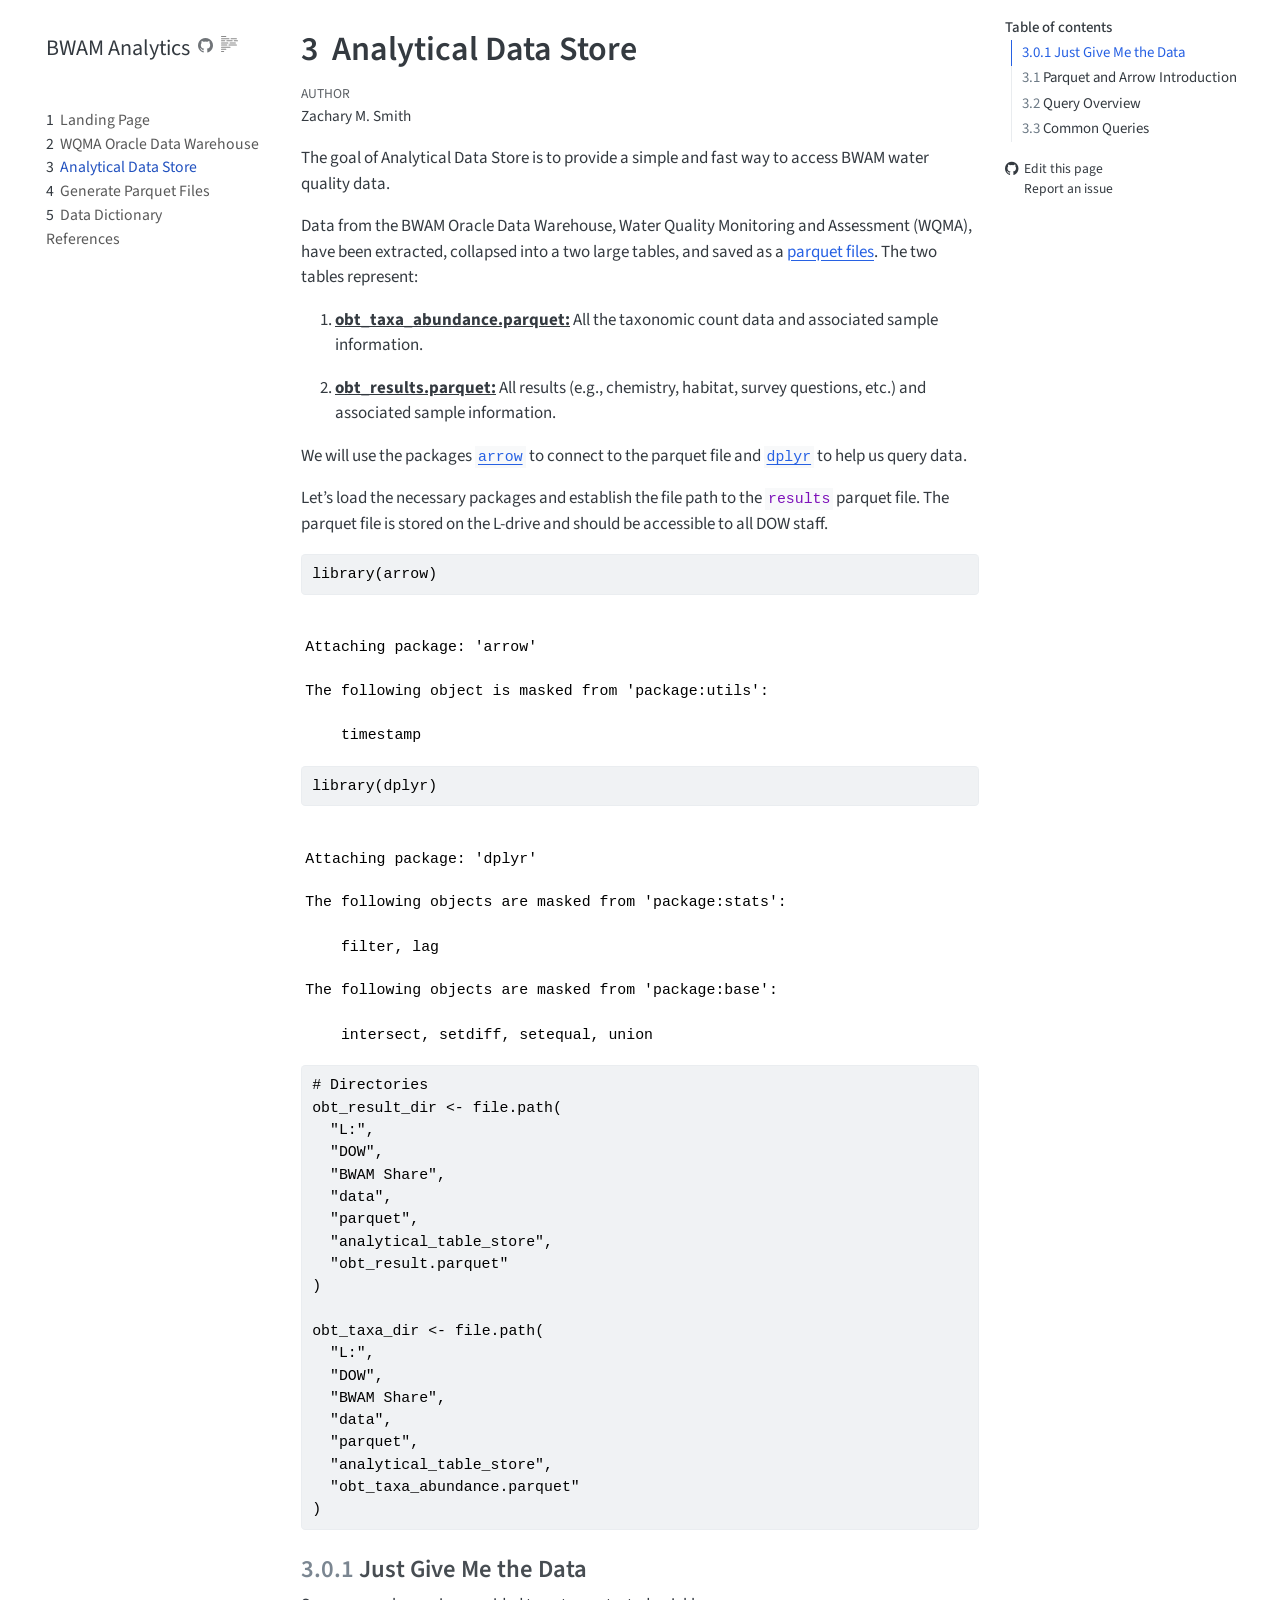
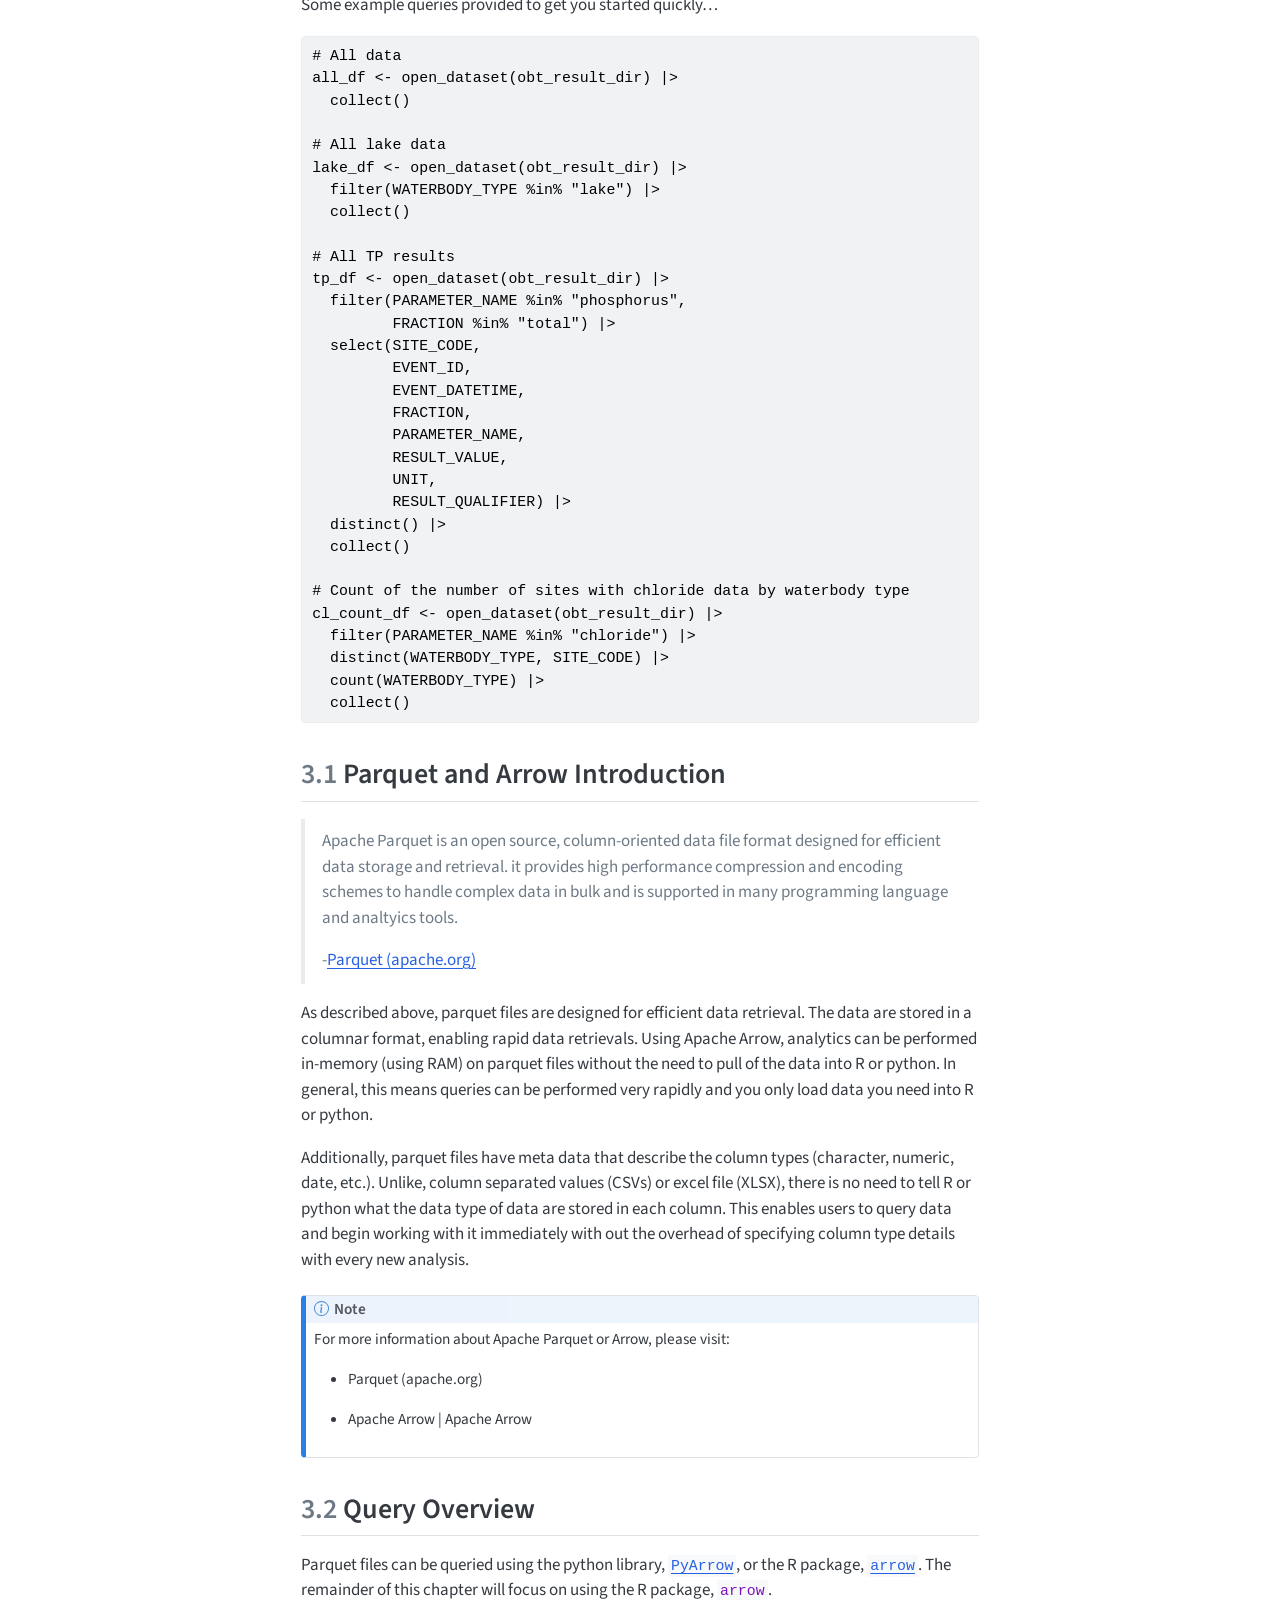
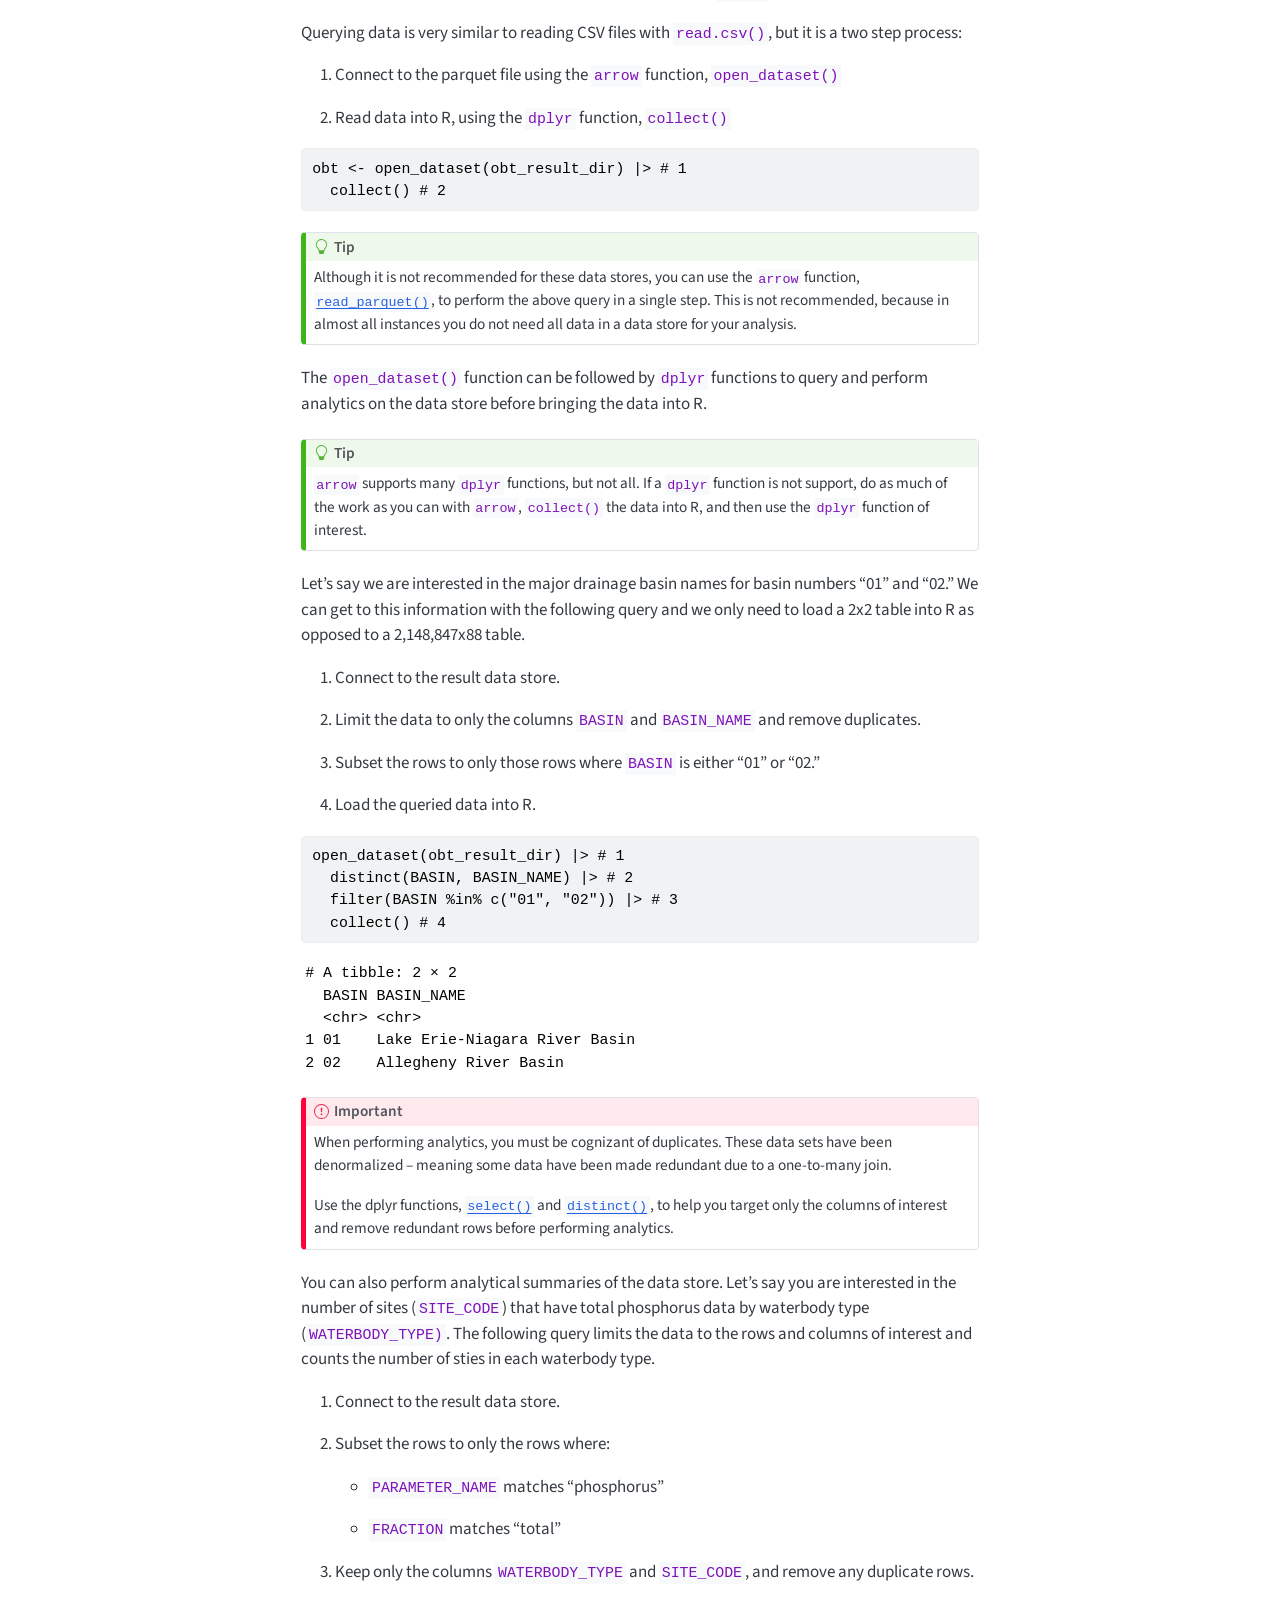
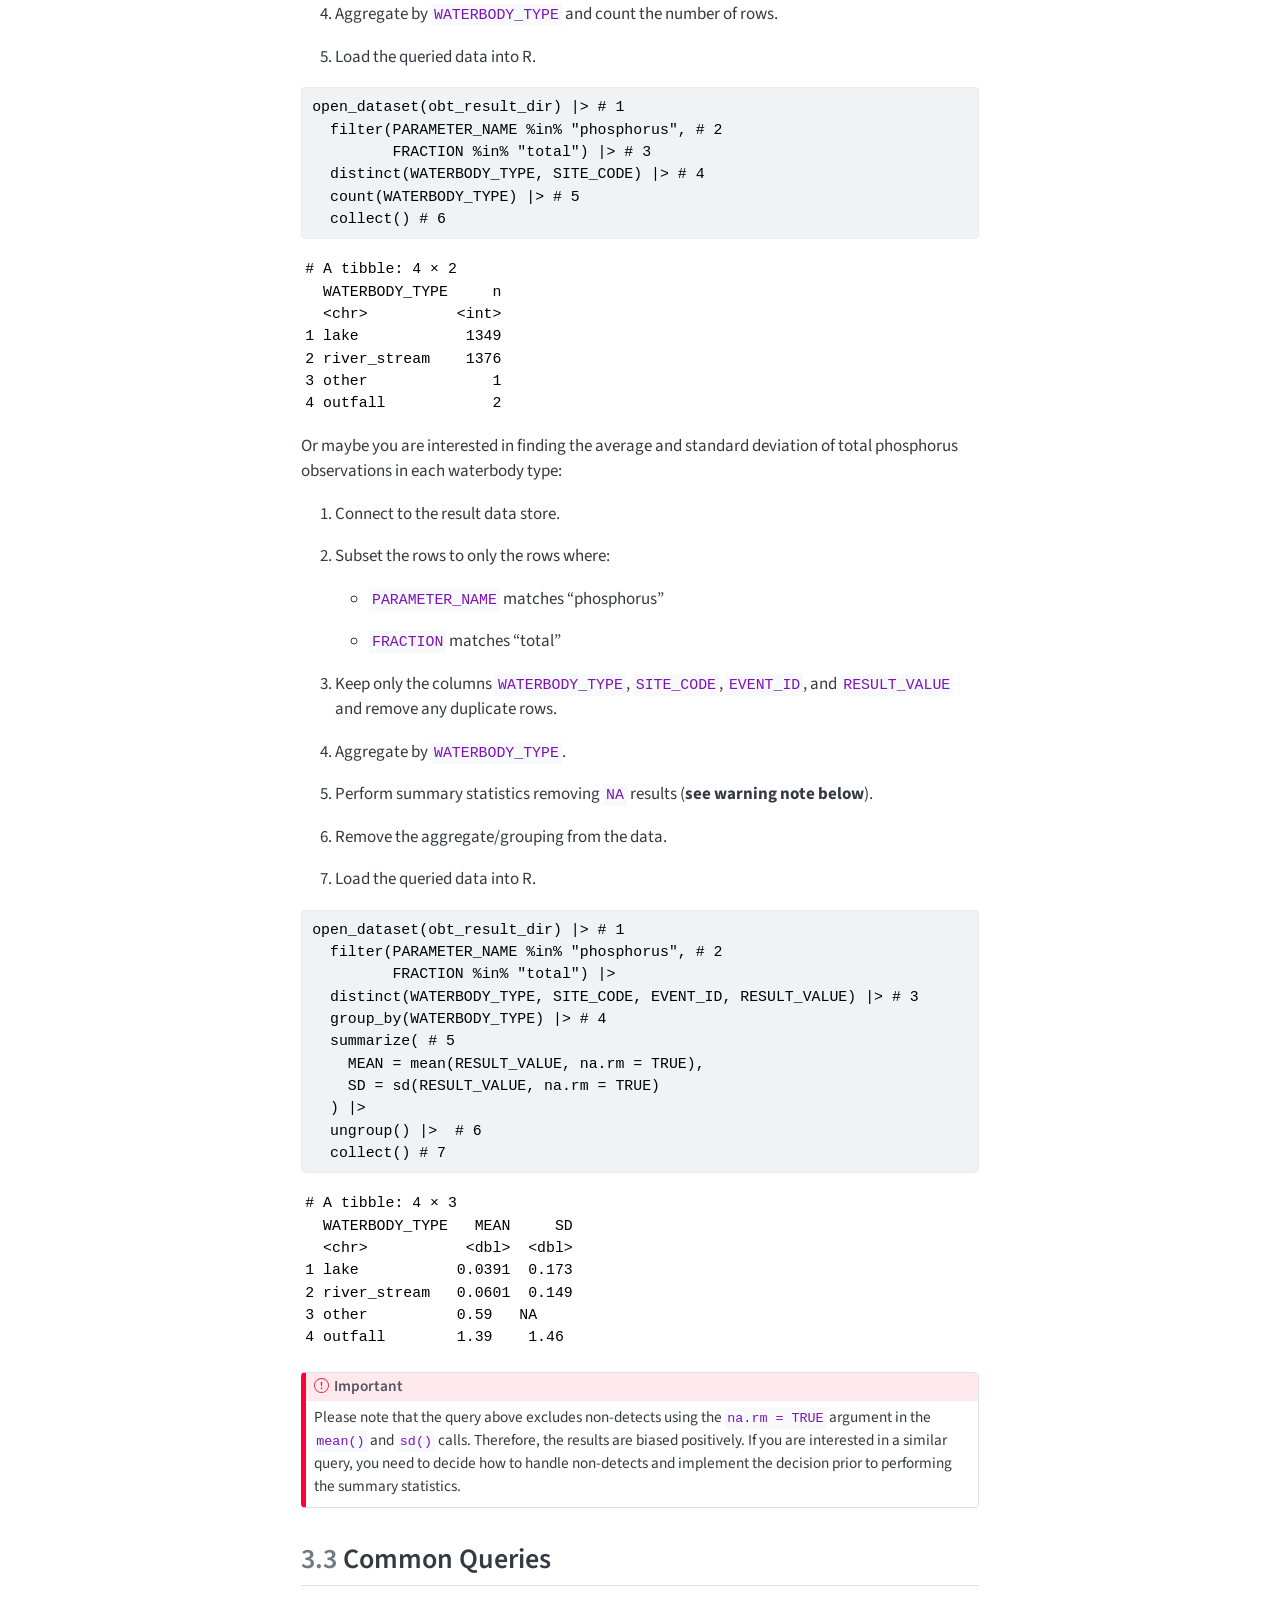
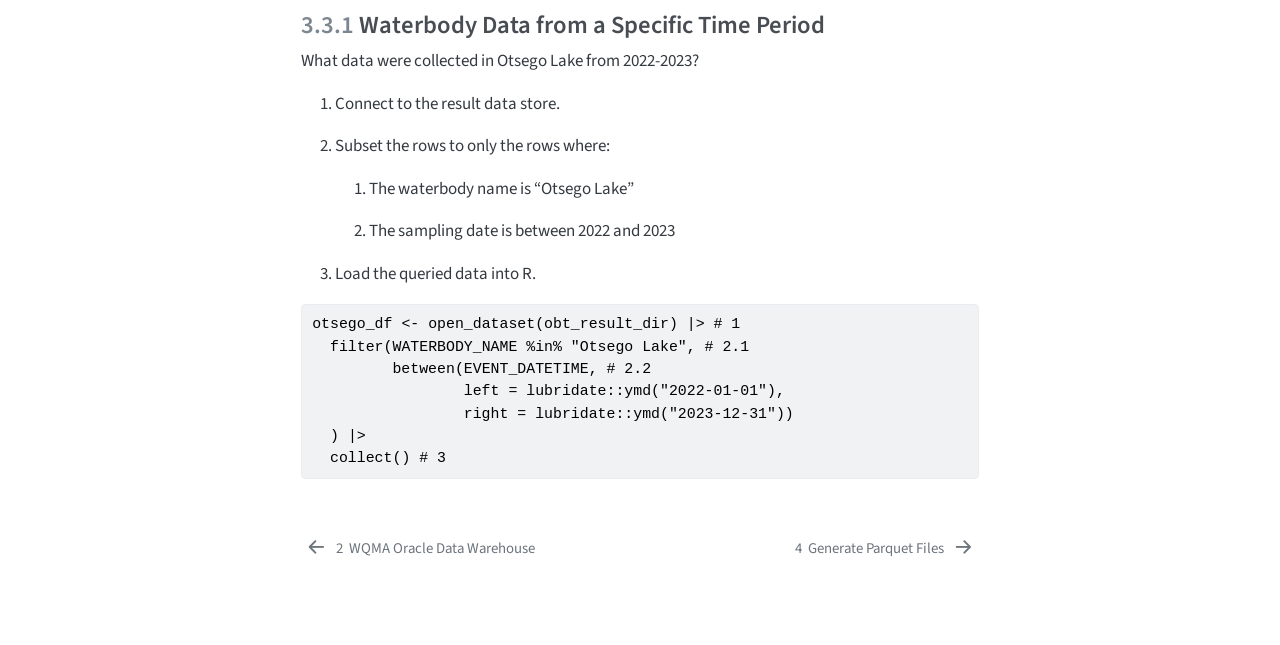
==== commit 16d9f9ec: "Refactored and documented the process for creating parquet files." ====
--- a/docs/analytical_data_store.html
+++ b/docs/analytical_data_store.html
@@ -61,7 +61,7 @@
 <script src="site_libs/quarto-search/fuse.min.js"></script>
 <script src="site_libs/quarto-search/quarto-search.js"></script>
 <meta name="quarto:offset" content="./">
-<link href="./data_dictionary.html" rel="next">
+<link href="./generate_parquet_files.html" rel="next">
 <link href="./wqma_oracle_db.html" rel="prev">
 <script src="site_libs/quarto-html/quarto.js"></script>
 <script src="site_libs/quarto-html/popper.min.js"></script>
@@ -155,8 +155,14 @@
 </li>
         <li class="sidebar-item">
   <div class="sidebar-item-container"> 
+  <a href="./generate_parquet_files.html" class="sidebar-item-text sidebar-link">
+ <span class="menu-text"><span class="chapter-number">4</span>&nbsp; <span class="chapter-title">Generate Parquet Files</span></span></a>
+  </div>
+</li>
+        <li class="sidebar-item">
+  <div class="sidebar-item-container"> 
   <a href="./data_dictionary.html" class="sidebar-item-text sidebar-link">
- <span class="menu-text"><span class="chapter-number">4</span>&nbsp; <span class="chapter-title">Data Dictionary</span></span></a>
+ <span class="menu-text"><span class="chapter-number">5</span>&nbsp; <span class="chapter-title">Data Dictionary</span></span></a>
   </div>
 </li>
         <li class="sidebar-item">
@@ -211,8 +217,8 @@
 </header><p>The goal of Analytical Data Store is to provide a simple and fast way to access BWAM water quality data.</p>
 <p>Data from the BWAM Oracle Data Warehouse, Water Quality Monitoring and Assessment (WQMA), have been extracted, collapsed into a two large tables, and saved as a <a href="https://parquet.apache.org/docs/overview/">parquet files</a>. The two tables represent:</p>
 <ol type="1">
-<li><p><u><strong>taxonomic_results.parquet:</strong></u> All the taxonomic count data and associated sample information.</p></li>
-<li><p><u><strong>results.parquet:</strong></u> All results (e.g., chemistry, habitat, survey questions, etc.) and associated sample information.</p></li>
+<li><p><u><strong>obt_taxa_abundance.parquet:</strong></u> All the taxonomic count data and associated sample information.</p></li>
+<li><p><u><strong>obt_results.parquet:</strong></u> All results (e.g., chemistry, habitat, survey questions, etc.) and associated sample information.</p></li>
 </ol>
 <p>We will use the packages <a href="https://arrow.apache.org/docs/r/"><code>arrow</code></a> to connect to the parquet file and <a href="https://dplyr.tidyverse.org/index.html"><code>dplyr</code></a> to help us query data.</p>
 <p>Let’s load the necessary packages and establish the file path to the <code>results</code> parquet file. The parquet file is stored on the L-drive and should be accessible to all DOW staff.</p>
@@ -242,30 +248,42 @@
 
     intersect, setdiff, setequal, union</code></pre>
 </div>
-<div class="sourceCode" id="cb8"><pre class="downlit sourceCode r code-with-copy"><code class="sourceCode R"><span><span class="co"># One Big Table Directory -------------------------------------------------</span></span>
-<span><span class="va">obt_dir</span> <span class="op">&lt;-</span> <span class="fu"><a href="https://rdrr.io/r/base/file.path.html">file.path</a></span><span class="op">(</span><span class="st">"L:"</span>,</span>
-<span>                     <span class="st">"DOW"</span>,</span>
-<span>                     <span class="st">"BWAM Share"</span>,</span>
-<span>                     <span class="st">"data"</span>,</span>
-<span>                     <span class="st">"dev"</span>,</span>
-<span>                     <span class="st">"parquet"</span>,</span>
-<span>                     <span class="st">"obt_result.parquet"</span><span class="op">)</span></span></code><button title="Copy to Clipboard" class="code-copy-button"><i class="bi"></i></button></pre></div>
+<div class="sourceCode" id="cb8"><pre class="downlit sourceCode r code-with-copy"><code class="sourceCode R"><span><span class="co"># Directories</span></span>
+<span><span class="va">obt_result_dir</span> <span class="op">&lt;-</span> <span class="fu"><a href="https://rdrr.io/r/base/file.path.html">file.path</a></span><span class="op">(</span></span>
+<span>  <span class="st">"L:"</span>,</span>
+<span>  <span class="st">"DOW"</span>,</span>
+<span>  <span class="st">"BWAM Share"</span>,</span>
+<span>  <span class="st">"data"</span>,</span>
+<span>  <span class="st">"parquet"</span>,</span>
+<span>  <span class="st">"analytical_table_store"</span>,</span>
+<span>  <span class="st">"obt_result.parquet"</span></span>
+<span><span class="op">)</span></span>
+<span></span>
+<span><span class="va">obt_taxa_dir</span> <span class="op">&lt;-</span> <span class="fu"><a href="https://rdrr.io/r/base/file.path.html">file.path</a></span><span class="op">(</span></span>
+<span>  <span class="st">"L:"</span>,</span>
+<span>  <span class="st">"DOW"</span>,</span>
+<span>  <span class="st">"BWAM Share"</span>,</span>
+<span>  <span class="st">"data"</span>,</span>
+<span>  <span class="st">"parquet"</span>,</span>
+<span>  <span class="st">"analytical_table_store"</span>,</span>
+<span>  <span class="st">"obt_taxa_abundance.parquet"</span></span>
+<span><span class="op">)</span></span></code><button title="Copy to Clipboard" class="code-copy-button"><i class="bi"></i></button></pre></div>
 </div>
 <section id="just-give-me-the-data" class="level3" data-number="3.0.1"><h3 data-number="3.0.1" class="anchored" data-anchor-id="just-give-me-the-data">
 <span class="header-section-number">3.0.1</span> Just Give Me the Data</h3>
 <p>Some example queries provided to get you started quickly…</p>
 <div class="cell">
 <div class="sourceCode" id="cb9"><pre class="downlit sourceCode r code-with-copy"><code class="sourceCode R"><span><span class="co"># All data</span></span>
-<span><span class="va">all_df</span> <span class="op">&lt;-</span> <span class="fu"><a href="https://rdrr.io/pkg/arrow/man/open_dataset.html">open_dataset</a></span><span class="op">(</span><span class="va">obt_dir</span><span class="op">)</span> <span class="op">|&gt;</span> </span>
+<span><span class="va">all_df</span> <span class="op">&lt;-</span> <span class="fu"><a href="https://rdrr.io/pkg/arrow/man/open_dataset.html">open_dataset</a></span><span class="op">(</span><span class="va">obt_result_dir</span><span class="op">)</span> <span class="op">|&gt;</span> </span>
 <span>  <span class="fu"><a href="https://rdrr.io/pkg/dplyr/man/compute.html">collect</a></span><span class="op">(</span><span class="op">)</span></span>
 <span></span>
 <span><span class="co"># All lake data</span></span>
-<span><span class="va">lake_df</span> <span class="op">&lt;-</span> <span class="fu"><a href="https://rdrr.io/pkg/arrow/man/open_dataset.html">open_dataset</a></span><span class="op">(</span><span class="va">obt_dir</span><span class="op">)</span> <span class="op">|&gt;</span> </span>
+<span><span class="va">lake_df</span> <span class="op">&lt;-</span> <span class="fu"><a href="https://rdrr.io/pkg/arrow/man/open_dataset.html">open_dataset</a></span><span class="op">(</span><span class="va">obt_result_dir</span><span class="op">)</span> <span class="op">|&gt;</span> </span>
 <span>  <span class="fu"><a href="https://rdrr.io/pkg/dplyr/man/filter.html">filter</a></span><span class="op">(</span><span class="va">WATERBODY_TYPE</span> <span class="op"><a href="https://rdrr.io/r/base/match.html">%in%</a></span> <span class="st">"lake"</span><span class="op">)</span> <span class="op">|&gt;</span> </span>
 <span>  <span class="fu"><a href="https://rdrr.io/pkg/dplyr/man/compute.html">collect</a></span><span class="op">(</span><span class="op">)</span> </span>
 <span></span>
 <span><span class="co"># All TP results</span></span>
-<span><span class="va">tp_df</span> <span class="op">&lt;-</span> <span class="fu"><a href="https://rdrr.io/pkg/arrow/man/open_dataset.html">open_dataset</a></span><span class="op">(</span><span class="va">obt_dir</span><span class="op">)</span> <span class="op">|&gt;</span> </span>
+<span><span class="va">tp_df</span> <span class="op">&lt;-</span> <span class="fu"><a href="https://rdrr.io/pkg/arrow/man/open_dataset.html">open_dataset</a></span><span class="op">(</span><span class="va">obt_result_dir</span><span class="op">)</span> <span class="op">|&gt;</span> </span>
 <span>  <span class="fu"><a href="https://rdrr.io/pkg/dplyr/man/filter.html">filter</a></span><span class="op">(</span><span class="va">PARAMETER_NAME</span> <span class="op"><a href="https://rdrr.io/r/base/match.html">%in%</a></span> <span class="st">"phosphorus"</span>,</span>
 <span>         <span class="va">FRACTION</span> <span class="op"><a href="https://rdrr.io/r/base/match.html">%in%</a></span> <span class="st">"total"</span><span class="op">)</span> <span class="op">|&gt;</span></span>
 <span>  <span class="fu"><a href="https://rdrr.io/pkg/dplyr/man/select.html">select</a></span><span class="op">(</span><span class="va">SITE_CODE</span>,</span>
@@ -280,7 +298,7 @@
 <span>  <span class="fu"><a href="https://rdrr.io/pkg/dplyr/man/compute.html">collect</a></span><span class="op">(</span><span class="op">)</span></span>
 <span></span>
 <span><span class="co"># Count of the number of sites with chloride data by waterbody type</span></span>
-<span><span class="va">cl_count_df</span> <span class="op">&lt;-</span> <span class="fu"><a href="https://rdrr.io/pkg/arrow/man/open_dataset.html">open_dataset</a></span><span class="op">(</span><span class="va">obt_dir</span><span class="op">)</span> <span class="op">|&gt;</span> </span>
+<span><span class="va">cl_count_df</span> <span class="op">&lt;-</span> <span class="fu"><a href="https://rdrr.io/pkg/arrow/man/open_dataset.html">open_dataset</a></span><span class="op">(</span><span class="va">obt_result_dir</span><span class="op">)</span> <span class="op">|&gt;</span> </span>
 <span>  <span class="fu"><a href="https://rdrr.io/pkg/dplyr/man/filter.html">filter</a></span><span class="op">(</span><span class="va">PARAMETER_NAME</span> <span class="op"><a href="https://rdrr.io/r/base/match.html">%in%</a></span> <span class="st">"chloride"</span><span class="op">)</span> <span class="op">|&gt;</span></span>
 <span>  <span class="fu"><a href="https://rdrr.io/pkg/dplyr/man/distinct.html">distinct</a></span><span class="op">(</span><span class="va">WATERBODY_TYPE</span>, <span class="va">SITE_CODE</span><span class="op">)</span> <span class="op">|&gt;</span> </span>
 <span>  <span class="fu"><a href="https://rdrr.io/pkg/dplyr/man/count.html">count</a></span><span class="op">(</span><span class="va">WATERBODY_TYPE</span><span class="op">)</span> <span class="op">|&gt;</span> </span>
@@ -320,7 +338,7 @@
 <li><p>Read data into R, using the <code>dplyr</code> function, <code><a href="https://rdrr.io/pkg/dplyr/man/compute.html">collect()</a></code></p></li>
 </ol>
 <div class="cell">
-<div class="sourceCode" id="cb10"><pre class="downlit sourceCode r code-with-copy"><code class="sourceCode R"><span><span class="va">obt</span> <span class="op">&lt;-</span> <span class="fu"><a href="https://rdrr.io/pkg/arrow/man/open_dataset.html">open_dataset</a></span><span class="op">(</span><span class="va">obt_dir</span><span class="op">)</span> <span class="op">|&gt;</span> <span class="co"># 1</span></span>
+<div class="sourceCode" id="cb10"><pre class="downlit sourceCode r code-with-copy"><code class="sourceCode R"><span><span class="va">obt</span> <span class="op">&lt;-</span> <span class="fu"><a href="https://rdrr.io/pkg/arrow/man/open_dataset.html">open_dataset</a></span><span class="op">(</span><span class="va">obt_result_dir</span><span class="op">)</span> <span class="op">|&gt;</span> <span class="co"># 1</span></span>
 <span>  <span class="fu"><a href="https://rdrr.io/pkg/dplyr/man/compute.html">collect</a></span><span class="op">(</span><span class="op">)</span> <span class="co"># 2</span></span></code><button title="Copy to Clipboard" class="code-copy-button"><i class="bi"></i></button></pre></div>
 </div>
 <div class="callout callout-style-default callout-tip callout-titled">
@@ -358,7 +376,7 @@
 <li><p>Load the queried data into R.</p></li>
 </ol>
 <div class="cell">
-<div class="sourceCode" id="cb11"><pre class="downlit sourceCode r code-with-copy"><code class="sourceCode R"><span><span class="fu"><a href="https://rdrr.io/pkg/arrow/man/open_dataset.html">open_dataset</a></span><span class="op">(</span><span class="va">obt_dir</span><span class="op">)</span> <span class="op">|&gt;</span> <span class="co"># 1</span></span>
+<div class="sourceCode" id="cb11"><pre class="downlit sourceCode r code-with-copy"><code class="sourceCode R"><span><span class="fu"><a href="https://rdrr.io/pkg/arrow/man/open_dataset.html">open_dataset</a></span><span class="op">(</span><span class="va">obt_result_dir</span><span class="op">)</span> <span class="op">|&gt;</span> <span class="co"># 1</span></span>
 <span>  <span class="fu"><a href="https://rdrr.io/pkg/dplyr/man/distinct.html">distinct</a></span><span class="op">(</span><span class="va">BASIN</span>, <span class="va">BASIN_NAME</span><span class="op">)</span> <span class="op">|&gt;</span> <span class="co"># 2</span></span>
 <span>  <span class="fu"><a href="https://rdrr.io/pkg/dplyr/man/filter.html">filter</a></span><span class="op">(</span><span class="va">BASIN</span> <span class="op"><a href="https://rdrr.io/r/base/match.html">%in%</a></span> <span class="fu"><a href="https://rdrr.io/r/base/c.html">c</a></span><span class="op">(</span><span class="st">"01"</span>, <span class="st">"02"</span><span class="op">)</span><span class="op">)</span> <span class="op">|&gt;</span> <span class="co"># 3</span></span>
 <span>  <span class="fu"><a href="https://rdrr.io/pkg/dplyr/man/compute.html">collect</a></span><span class="op">(</span><span class="op">)</span> <span class="co"># 4</span></span></code><button title="Copy to Clipboard" class="code-copy-button"><i class="bi"></i></button></pre></div>
@@ -399,7 +417,7 @@
 <li><p>Load the queried data into R.</p></li>
 </ol>
 <div class="cell">
-<div class="sourceCode" id="cb13"><pre class="downlit sourceCode r code-with-copy"><code class="sourceCode R"><span><span class="fu"><a href="https://rdrr.io/pkg/arrow/man/open_dataset.html">open_dataset</a></span><span class="op">(</span><span class="va">obt_dir</span><span class="op">)</span> <span class="op">|&gt;</span> <span class="co"># 1</span></span>
+<div class="sourceCode" id="cb13"><pre class="downlit sourceCode r code-with-copy"><code class="sourceCode R"><span><span class="fu"><a href="https://rdrr.io/pkg/arrow/man/open_dataset.html">open_dataset</a></span><span class="op">(</span><span class="va">obt_result_dir</span><span class="op">)</span> <span class="op">|&gt;</span> <span class="co"># 1</span></span>
 <span>  <span class="fu"><a href="https://rdrr.io/pkg/dplyr/man/filter.html">filter</a></span><span class="op">(</span><span class="va">PARAMETER_NAME</span> <span class="op"><a href="https://rdrr.io/r/base/match.html">%in%</a></span> <span class="st">"phosphorus"</span>, <span class="co"># 2</span></span>
 <span>         <span class="va">FRACTION</span> <span class="op"><a href="https://rdrr.io/r/base/match.html">%in%</a></span> <span class="st">"total"</span><span class="op">)</span> <span class="op">|&gt;</span> <span class="co"># 3</span></span>
 <span>  <span class="fu"><a href="https://rdrr.io/pkg/dplyr/man/distinct.html">distinct</a></span><span class="op">(</span><span class="va">WATERBODY_TYPE</span>, <span class="va">SITE_CODE</span><span class="op">)</span> <span class="op">|&gt;</span> <span class="co"># 4</span></span>
@@ -409,10 +427,10 @@
 <pre><code># A tibble: 4 × 2
   WATERBODY_TYPE     n
   &lt;chr&gt;          &lt;int&gt;
-1 lake            1363
-2 river_stream    1552
-3 outfall            2
-4 other              1</code></pre>
+1 lake            1349
+2 river_stream    1376
+3 other              1
+4 outfall            2</code></pre>
 </div>
 </div>
 <p>Or maybe you are interested in finding the average and standard deviation of total phosphorus observations in each waterbody type:</p>
@@ -432,7 +450,7 @@
 <li><p>Load the queried data into R.</p></li>
 </ol>
 <div class="cell">
-<div class="sourceCode" id="cb15"><pre class="downlit sourceCode r code-with-copy"><code class="sourceCode R"><span><span class="fu"><a href="https://rdrr.io/pkg/arrow/man/open_dataset.html">open_dataset</a></span><span class="op">(</span><span class="va">obt_dir</span><span class="op">)</span> <span class="op">|&gt;</span> <span class="co"># 1</span></span>
+<div class="sourceCode" id="cb15"><pre class="downlit sourceCode r code-with-copy"><code class="sourceCode R"><span><span class="fu"><a href="https://rdrr.io/pkg/arrow/man/open_dataset.html">open_dataset</a></span><span class="op">(</span><span class="va">obt_result_dir</span><span class="op">)</span> <span class="op">|&gt;</span> <span class="co"># 1</span></span>
 <span>  <span class="fu"><a href="https://rdrr.io/pkg/dplyr/man/filter.html">filter</a></span><span class="op">(</span><span class="va">PARAMETER_NAME</span> <span class="op"><a href="https://rdrr.io/r/base/match.html">%in%</a></span> <span class="st">"phosphorus"</span>, <span class="co"># 2</span></span>
 <span>         <span class="va">FRACTION</span> <span class="op"><a href="https://rdrr.io/r/base/match.html">%in%</a></span> <span class="st">"total"</span><span class="op">)</span> <span class="op">|&gt;</span> </span>
 <span>  <span class="fu"><a href="https://rdrr.io/pkg/dplyr/man/distinct.html">distinct</a></span><span class="op">(</span><span class="va">WATERBODY_TYPE</span>, <span class="va">SITE_CODE</span>, <span class="va">EVENT_ID</span>, <span class="va">RESULT_VALUE</span><span class="op">)</span> <span class="op">|&gt;</span> <span class="co"># 3</span></span>
@@ -447,10 +465,10 @@
 <pre><code># A tibble: 4 × 3
   WATERBODY_TYPE   MEAN     SD
   &lt;chr&gt;           &lt;dbl&gt;  &lt;dbl&gt;
-1 lake           0.0393  0.171
-2 river_stream   0.0607  0.153
-3 outfall        1.39    1.46 
-4 other          0.59   NA    </code></pre>
+1 lake           0.0391  0.173
+2 river_stream   0.0601  0.149
+3 other          0.59   NA    
+4 outfall        1.39    1.46 </code></pre>
 </div>
 </div>
 <div class="callout callout-style-default callout-important callout-titled">
@@ -483,7 +501,7 @@
 <li><p>Load the queried data into R.</p></li>
 </ol>
 <div class="cell">
-<div class="sourceCode" id="cb17"><pre class="downlit sourceCode r code-with-copy"><code class="sourceCode R"><span><span class="va">otsego_df</span> <span class="op">&lt;-</span> <span class="fu"><a href="https://rdrr.io/pkg/arrow/man/open_dataset.html">open_dataset</a></span><span class="op">(</span><span class="va">obt_dir</span><span class="op">)</span> <span class="op">|&gt;</span> <span class="co"># 1</span></span>
+<div class="sourceCode" id="cb17"><pre class="downlit sourceCode r code-with-copy"><code class="sourceCode R"><span><span class="va">otsego_df</span> <span class="op">&lt;-</span> <span class="fu"><a href="https://rdrr.io/pkg/arrow/man/open_dataset.html">open_dataset</a></span><span class="op">(</span><span class="va">obt_result_dir</span><span class="op">)</span> <span class="op">|&gt;</span> <span class="co"># 1</span></span>
 <span>  <span class="fu"><a href="https://rdrr.io/pkg/dplyr/man/filter.html">filter</a></span><span class="op">(</span><span class="va">WATERBODY_NAME</span> <span class="op"><a href="https://rdrr.io/r/base/match.html">%in%</a></span> <span class="st">"Otsego Lake"</span>, <span class="co"># 2.1</span></span>
 <span>         <span class="fu"><a href="https://rdrr.io/pkg/dplyr/man/between.html">between</a></span><span class="op">(</span><span class="va">EVENT_DATETIME</span>, <span class="co"># 2.2</span></span>
 <span>                 left <span class="op">=</span> <span class="fu">lubridate</span><span class="fu">::</span><span class="fu"><a href="https://rdrr.io/pkg/lubridate/man/ymd.html">ymd</a></span><span class="op">(</span><span class="st">"2022-01-01"</span><span class="op">)</span>,</span>
@@ -907,8 +925,8 @@
       </a>          
   </div>
   <div class="nav-page nav-page-next">
-      <a href="./data_dictionary.html" class="pagination-link" aria-label="Data Dictionary">
-        <span class="nav-page-text"><span class="chapter-number">4</span>&nbsp; <span class="chapter-title">Data Dictionary</span></span> <i class="bi bi-arrow-right-short"></i>
+      <a href="./generate_parquet_files.html" class="pagination-link" aria-label="Generate Parquet Files">
+        <span class="nav-page-text"><span class="chapter-number">4</span>&nbsp; <span class="chapter-title">Generate Parquet Files</span></span> <i class="bi bi-arrow-right-short"></i>
       </a>
   </div>
 </nav>
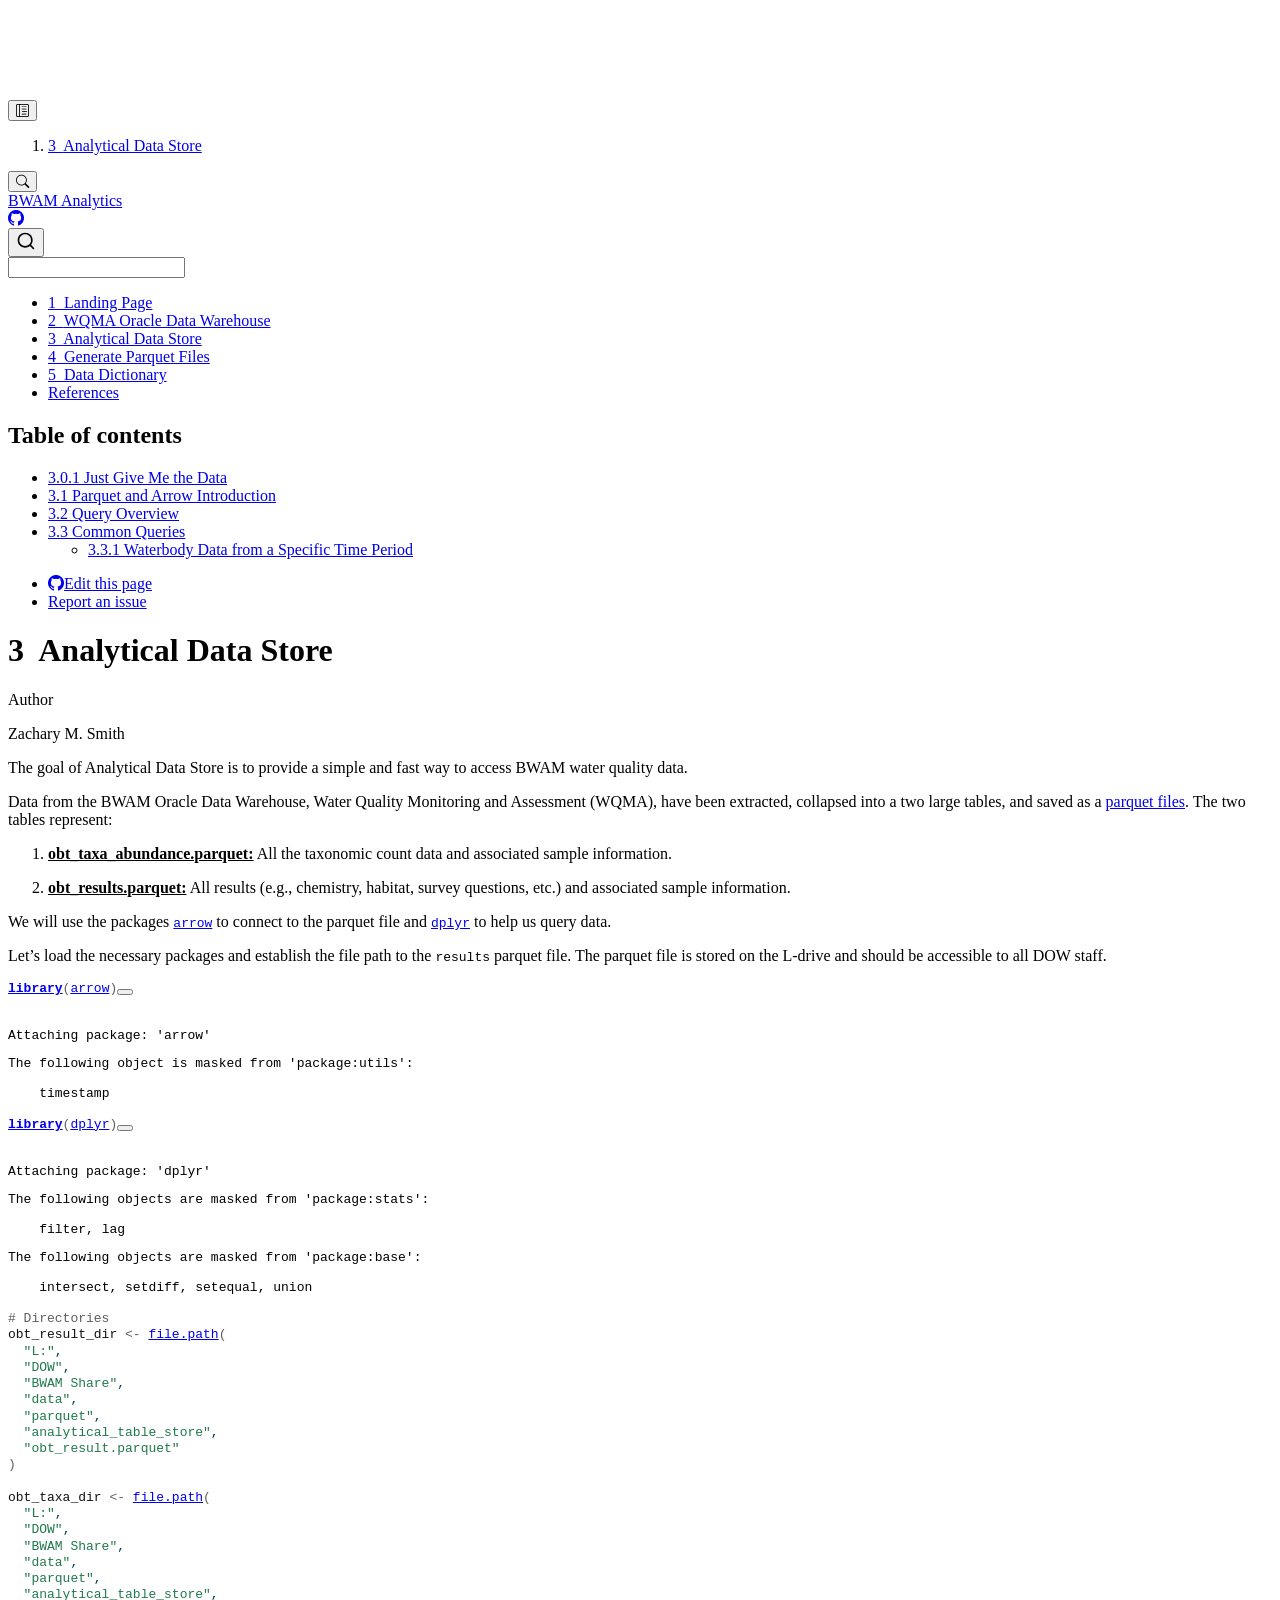
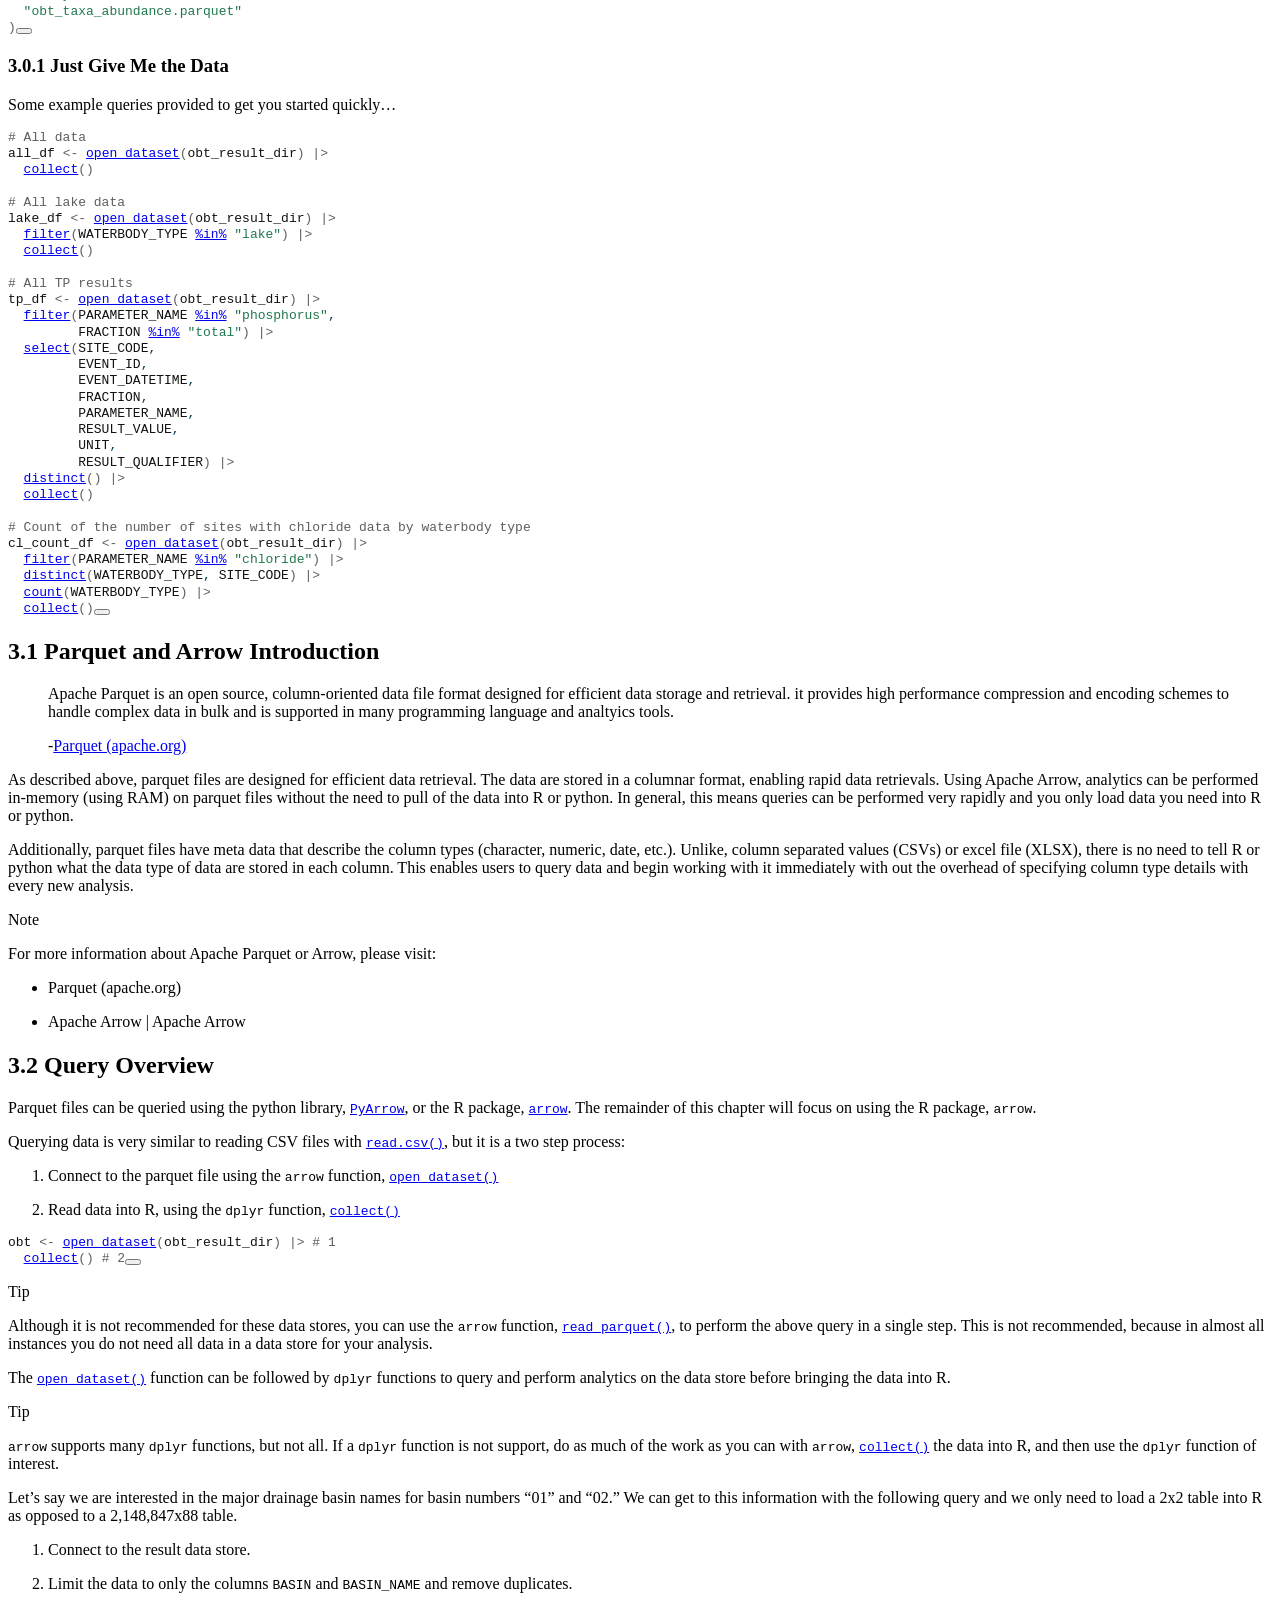
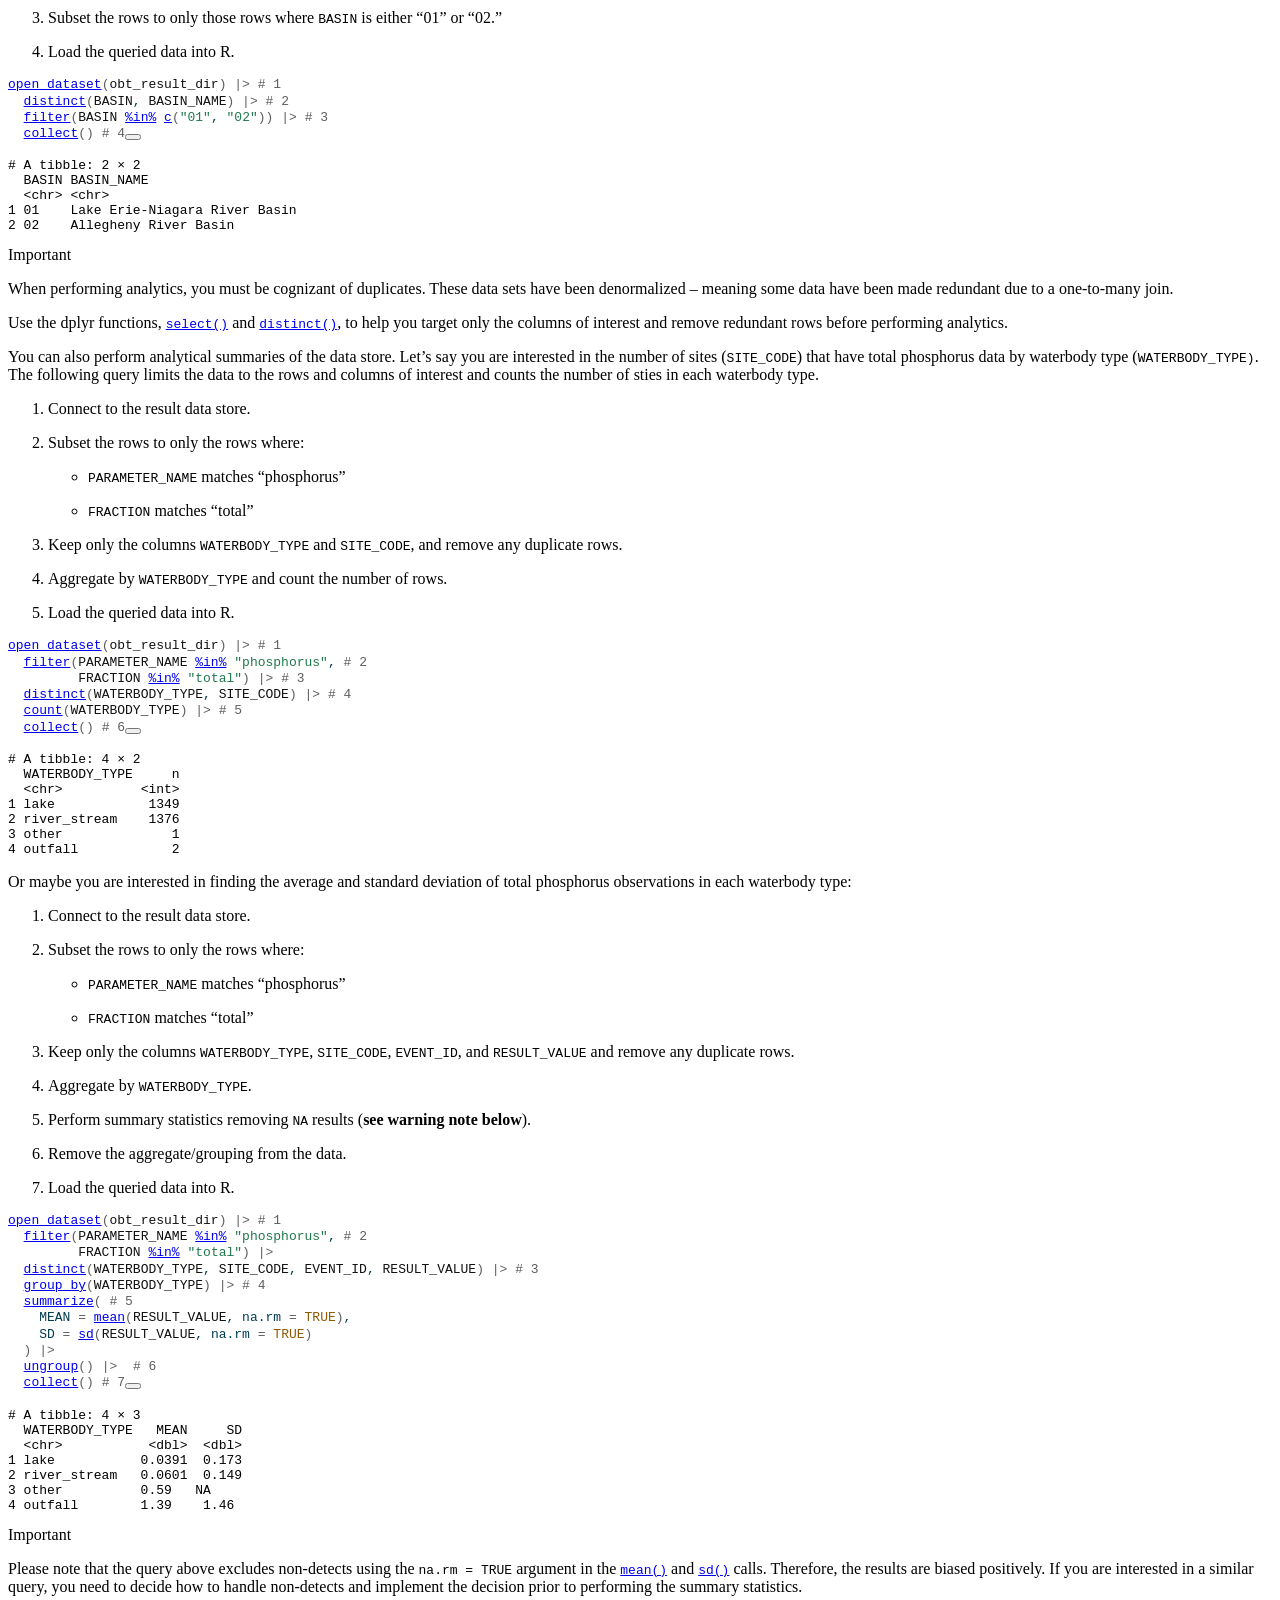
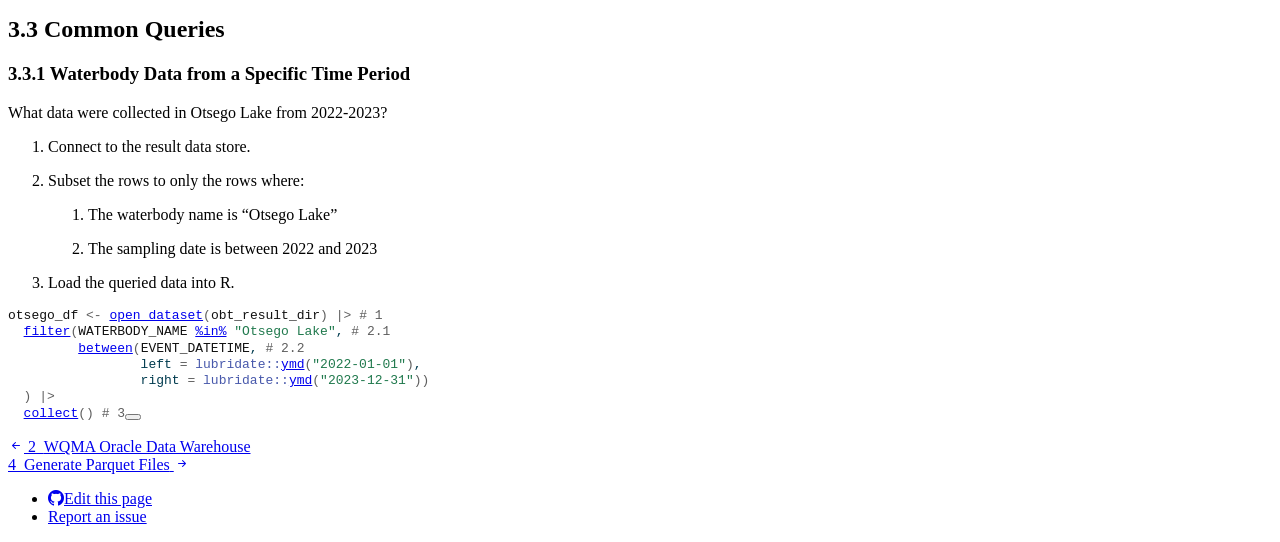
==== commit 9ed03648: "Updates to parquet generation." ====
--- a/docs/analytical_data_store.html
+++ b/docs/analytical_data_store.html
@@ -2,10 +2,10 @@
 <html xmlns="http://www.w3.org/1999/xhtml" lang="en" xml:lang="en"><head>
 <meta http-equiv="Content-Type" content="text/html; charset=UTF-8">
 <meta charset="utf-8">
-<meta name="generator" content="quarto-1.4.555">
+<meta name="generator" content="quarto-1.5.57">
 <meta name="viewport" content="width=device-width, initial-scale=1.0, user-scalable=yes">
 <meta name="author" content="Zachary M. Smith">
-<title>BWAM Analytics - 3&nbsp; Analytical Data Store</title>
+<title>3&nbsp; Analytical Data Store – BWAM Analytics</title>
 <style>
 code{white-space: pre-wrap;}
 span.smallcaps{font-variant: small-caps;}
@@ -31,7 +31,7 @@
 }
 @media print {
 pre > code.sourceCode { white-space: pre-wrap; }
-pre > code.sourceCode > span { text-indent: -5em; padding-left: 5em; }
+pre > code.sourceCode > span { display: inline-block; text-indent: -5em; padding-left: 5em; }
 }
 pre.numberSource code
   { counter-reset: source-line 0; }
@@ -103,13 +103,13 @@
 
 <div id="quarto-search-results"></div>
   <header id="quarto-header" class="headroom fixed-top"><nav class="quarto-secondary-nav"><div class="container-fluid d-flex">
-      <button type="button" class="quarto-btn-toggle btn" data-bs-toggle="collapse" data-bs-target=".quarto-sidebar-collapse-item" aria-controls="quarto-sidebar" aria-expanded="false" aria-label="Toggle sidebar navigation" onclick="if (window.quartoToggleHeadroom) { window.quartoToggleHeadroom(); }">
+      <button type="button" class="quarto-btn-toggle btn" data-bs-toggle="collapse" role="button" data-bs-target=".quarto-sidebar-collapse-item" aria-controls="quarto-sidebar" aria-expanded="false" aria-label="Toggle sidebar navigation" onclick="if (window.quartoToggleHeadroom) { window.quartoToggleHeadroom(); }">
         <i class="bi bi-layout-text-sidebar-reverse"></i>
       </button>
         <nav class="quarto-page-breadcrumbs" aria-label="breadcrumb"><ol class="breadcrumb"><li class="breadcrumb-item"><a href="./analytical_data_store.html"><span class="chapter-number">3</span>&nbsp; <span class="chapter-title">Analytical Data Store</span></a></li></ol></nav>
-        <a class="flex-grow-1" role="button" data-bs-toggle="collapse" data-bs-target=".quarto-sidebar-collapse-item" aria-controls="quarto-sidebar" aria-expanded="false" aria-label="Toggle sidebar navigation" onclick="if (window.quartoToggleHeadroom) { window.quartoToggleHeadroom(); }">      
+        <a class="flex-grow-1" role="navigation" data-bs-toggle="collapse" data-bs-target=".quarto-sidebar-collapse-item" aria-controls="quarto-sidebar" aria-expanded="false" aria-label="Toggle sidebar navigation" onclick="if (window.quartoToggleHeadroom) { window.quartoToggleHeadroom(); }">      
         </a>
-      <button type="button" class="btn quarto-search-button" aria-label="" onclick="window.quartoOpenSearch();">
+      <button type="button" class="btn quarto-search-button" aria-label="Search" onclick="window.quartoOpenSearch();">
         <i class="bi bi-search"></i>
       </button>
     </div>
@@ -546,18 +546,7 @@
     }
     return false;
   }
-  const clipboard = new window.ClipboardJS('.code-copy-button', {
-    text: function(trigger) {
-      const codeEl = trigger.previousElementSibling.cloneNode(true);
-      for (const childEl of codeEl.children) {
-        if (isCodeAnnotation(childEl)) {
-          childEl.remove();
-        }
-      }
-      return codeEl.innerText;
-    }
-  });
-  clipboard.on('success', function(e) {
+  const onCopySuccess = function(e) {
     // button target
     const button = e.trigger;
     // don't keep focus
@@ -589,7 +578,29 @@
     }, 1000);
     // clear code selection
     e.clearSelection();
+  }
+  const getTextToCopy = function(trigger) {
+      const codeEl = trigger.previousElementSibling.cloneNode(true);
+      for (const childEl of codeEl.children) {
+        if (isCodeAnnotation(childEl)) {
+          childEl.remove();
+        }
+      }
+      return codeEl.innerText;
+  }
+  const clipboard = new window.ClipboardJS('.code-copy-button:not([data-in-quarto-modal])', {
+    text: getTextToCopy
   });
+  clipboard.on('success', onCopySuccess);
+  if (window.document.getElementById('quarto-embedded-source-code-modal')) {
+    // For code content inside modals, clipBoardJS needs to be initialized with a container option
+    // TODO: Check when it could be a function (https://github.com/zenorocha/clipboard.js/issues/860)
+    const clipboardModal = new window.ClipboardJS('.code-copy-button[data-in-quarto-modal]', {
+      text: getTextToCopy,
+      container: window.document.getElementById('quarto-embedded-source-code-modal')
+    });
+    clipboardModal.on('success', onCopySuccess);
+  }
     var localhostRegex = new RegExp(/^(?:http|https):\/\/localhost\:?[0-9]*\//);
     var mailtoRegex = new RegExp(/^mailto:/);
       var filterRegex = new RegExp('/' + window.location.host + '/');
@@ -597,7 +608,7 @@
         return filterRegex.test(href) || localhostRegex.test(href) || mailtoRegex.test(href);
     }
     // Inspect non-navigation links and adorn them if external
- 	var links = window.document.querySelectorAll('a[href]:not(.nav-link):not(.navbar-brand):not(.toc-action):not(.sidebar-link):not(.sidebar-item-toggle):not(.pagination-link):not(.no-external):not([aria-hidden]):not(.dropdown-item):not(.quarto-navigation-tool)');
+ 	var links = window.document.querySelectorAll('a[href]:not(.nav-link):not(.navbar-brand):not(.toc-action):not(.sidebar-link):not(.sidebar-item-toggle):not(.pagination-link):not(.no-external):not([aria-hidden]):not(.dropdown-item):not(.quarto-navigation-tool):not(.about-link)');
     for (var i=0; i<links.length; i++) {
       const link = links[i];
       if (!isInternal(link.href)) {
--- a/docs/site_libs/quarto-html/quarto-syntax-highlighting.css
+++ b/docs/site_libs/quarto-html/quarto-syntax-highlighting.css
@@ -0,0 +1,205 @@
+/* quarto syntax highlight colors */
+:root {
+  --quarto-hl-ot-color: #003B4F;
+  --quarto-hl-at-color: #657422;
+  --quarto-hl-ss-color: #20794D;
+  --quarto-hl-an-color: #5E5E5E;
+  --quarto-hl-fu-color: #4758AB;
+  --quarto-hl-st-color: #20794D;
+  --quarto-hl-cf-color: #003B4F;
+  --quarto-hl-op-color: #5E5E5E;
+  --quarto-hl-er-color: #AD0000;
+  --quarto-hl-bn-color: #AD0000;
+  --quarto-hl-al-color: #AD0000;
+  --quarto-hl-va-color: #111111;
+  --quarto-hl-bu-color: inherit;
+  --quarto-hl-ex-color: inherit;
+  --quarto-hl-pp-color: #AD0000;
+  --quarto-hl-in-color: #5E5E5E;
+  --quarto-hl-vs-color: #20794D;
+  --quarto-hl-wa-color: #5E5E5E;
+  --quarto-hl-do-color: #5E5E5E;
+  --quarto-hl-im-color: #00769E;
+  --quarto-hl-ch-color: #20794D;
+  --quarto-hl-dt-color: #AD0000;
+  --quarto-hl-fl-color: #AD0000;
+  --quarto-hl-co-color: #5E5E5E;
+  --quarto-hl-cv-color: #5E5E5E;
+  --quarto-hl-cn-color: #8f5902;
+  --quarto-hl-sc-color: #5E5E5E;
+  --quarto-hl-dv-color: #AD0000;
+  --quarto-hl-kw-color: #003B4F;
+}
+
+/* other quarto variables */
+:root {
+  --quarto-font-monospace: SFMono-Regular, Menlo, Monaco, Consolas, "Liberation Mono", "Courier New", monospace;
+}
+
+pre > code.sourceCode > span {
+  color: #003B4F;
+}
+
+code span {
+  color: #003B4F;
+}
+
+code.sourceCode > span {
+  color: #003B4F;
+}
+
+div.sourceCode,
+div.sourceCode pre.sourceCode {
+  color: #003B4F;
+}
+
+code span.ot {
+  color: #003B4F;
+  font-style: inherit;
+}
+
+code span.at {
+  color: #657422;
+  font-style: inherit;
+}
+
+code span.ss {
+  color: #20794D;
+  font-style: inherit;
+}
+
+code span.an {
+  color: #5E5E5E;
+  font-style: inherit;
+}
+
+code span.fu {
+  color: #4758AB;
+  font-style: inherit;
+}
+
+code span.st {
+  color: #20794D;
+  font-style: inherit;
+}
+
+code span.cf {
+  color: #003B4F;
+  font-weight: bold;
+  font-style: inherit;
+}
+
+code span.op {
+  color: #5E5E5E;
+  font-style: inherit;
+}
+
+code span.er {
+  color: #AD0000;
+  font-style: inherit;
+}
+
+code span.bn {
+  color: #AD0000;
+  font-style: inherit;
+}
+
+code span.al {
+  color: #AD0000;
+  font-style: inherit;
+}
+
+code span.va {
+  color: #111111;
+  font-style: inherit;
+}
+
+code span.bu {
+  font-style: inherit;
+}
+
+code span.ex {
+  font-style: inherit;
+}
+
+code span.pp {
+  color: #AD0000;
+  font-style: inherit;
+}
+
+code span.in {
+  color: #5E5E5E;
+  font-style: inherit;
+}
+
+code span.vs {
+  color: #20794D;
+  font-style: inherit;
+}
+
+code span.wa {
+  color: #5E5E5E;
+  font-style: italic;
+}
+
+code span.do {
+  color: #5E5E5E;
+  font-style: italic;
+}
+
+code span.im {
+  color: #00769E;
+  font-style: inherit;
+}
+
+code span.ch {
+  color: #20794D;
+  font-style: inherit;
+}
+
+code span.dt {
+  color: #AD0000;
+  font-style: inherit;
+}
+
+code span.fl {
+  color: #AD0000;
+  font-style: inherit;
+}
+
+code span.co {
+  color: #5E5E5E;
+  font-style: inherit;
+}
+
+code span.cv {
+  color: #5E5E5E;
+  font-style: italic;
+}
+
+code span.cn {
+  color: #8f5902;
+  font-style: inherit;
+}
+
+code span.sc {
+  color: #5E5E5E;
+  font-style: inherit;
+}
+
+code span.dv {
+  color: #AD0000;
+  font-style: inherit;
+}
+
+code span.kw {
+  color: #003B4F;
+  font-weight: bold;
+  font-style: inherit;
+}
+
+.prevent-inlining {
+  content: "</";
+}
+
+/*# sourceMappingURL=debc5d5d77c3f9108843748ff7464032.css.map */
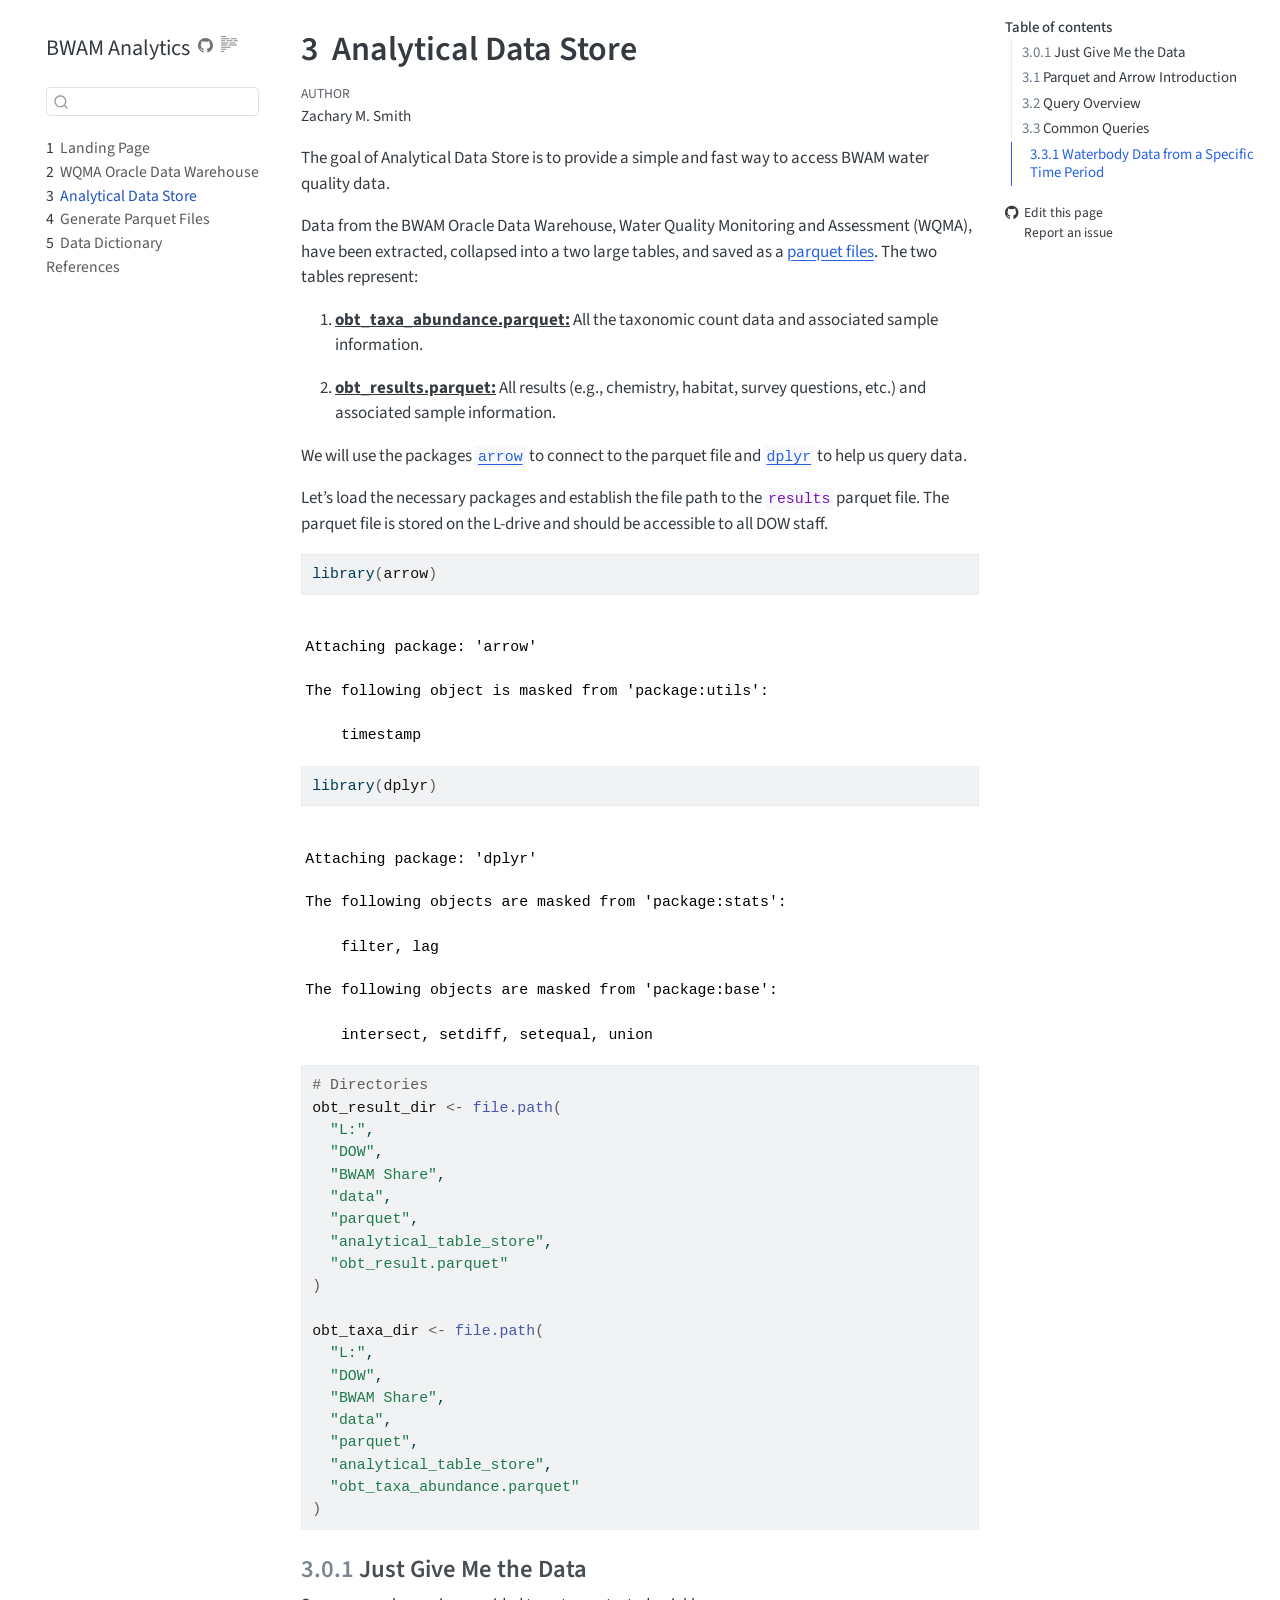
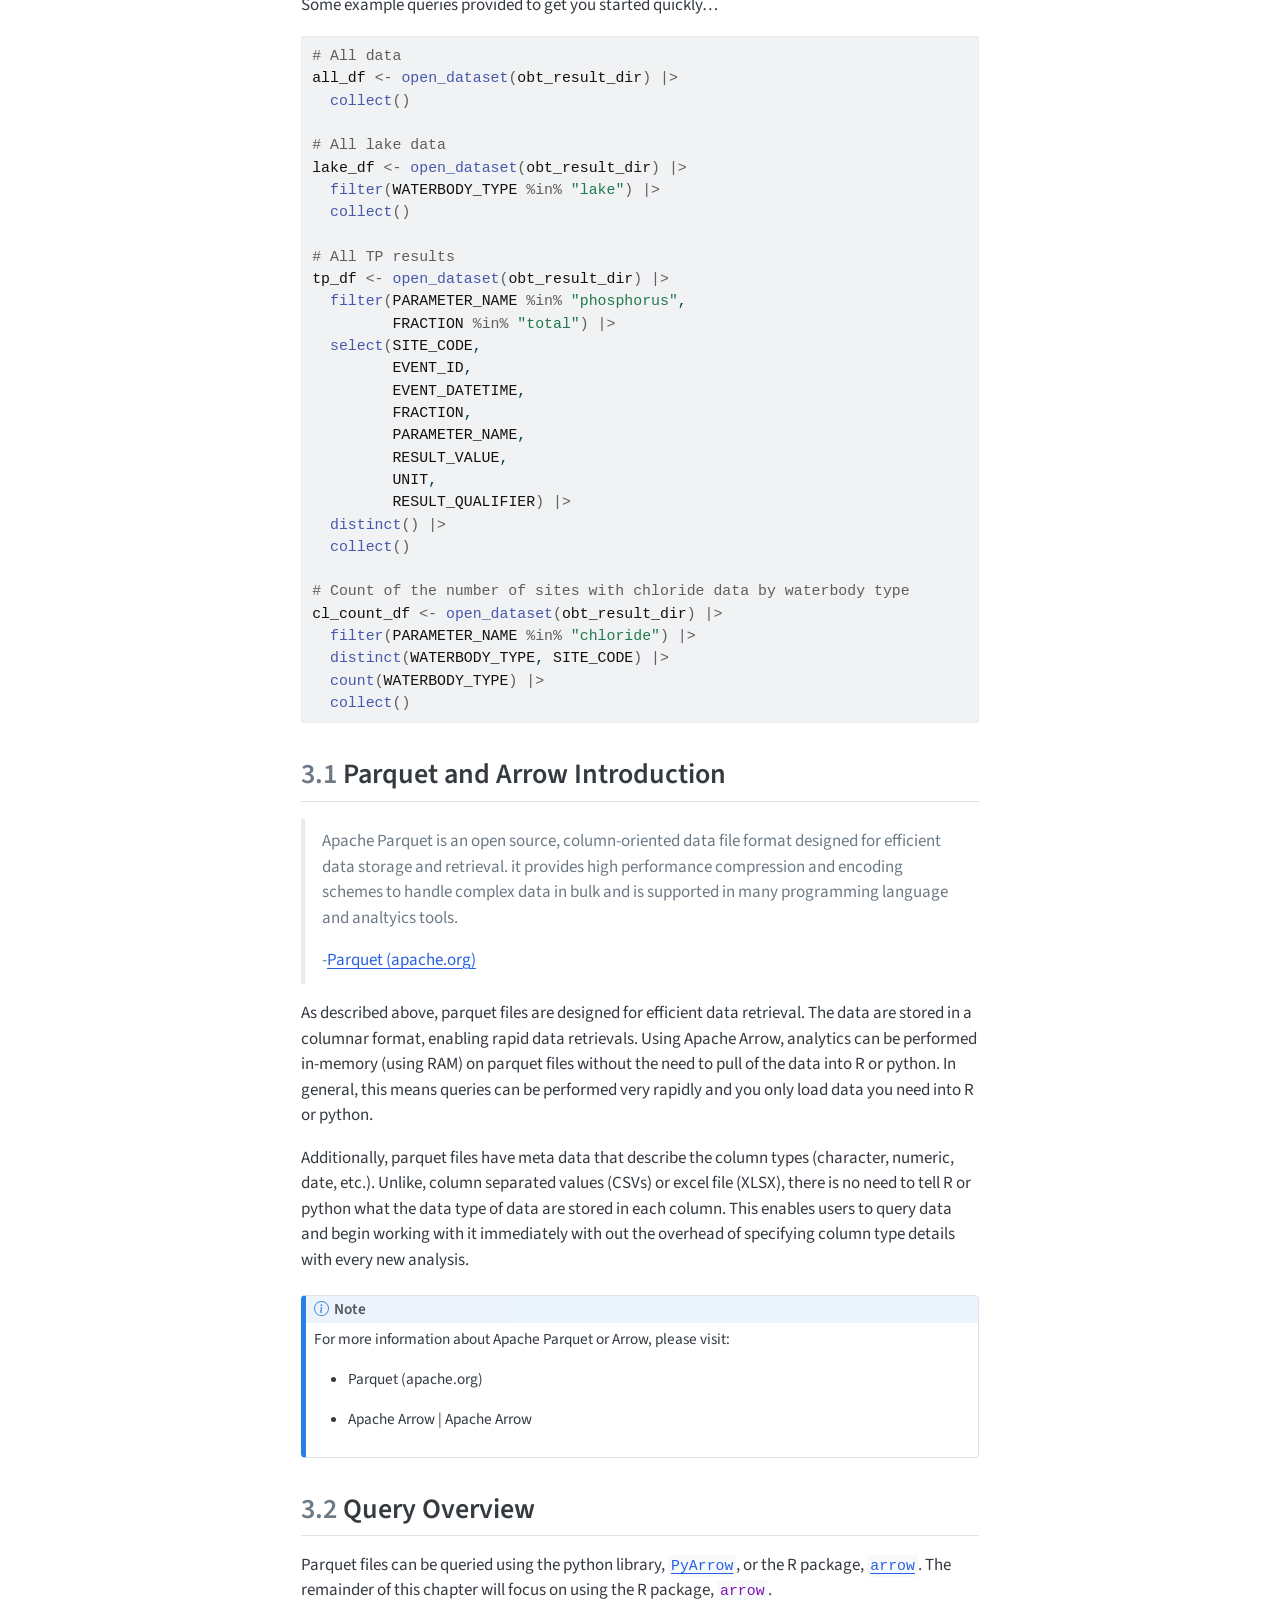
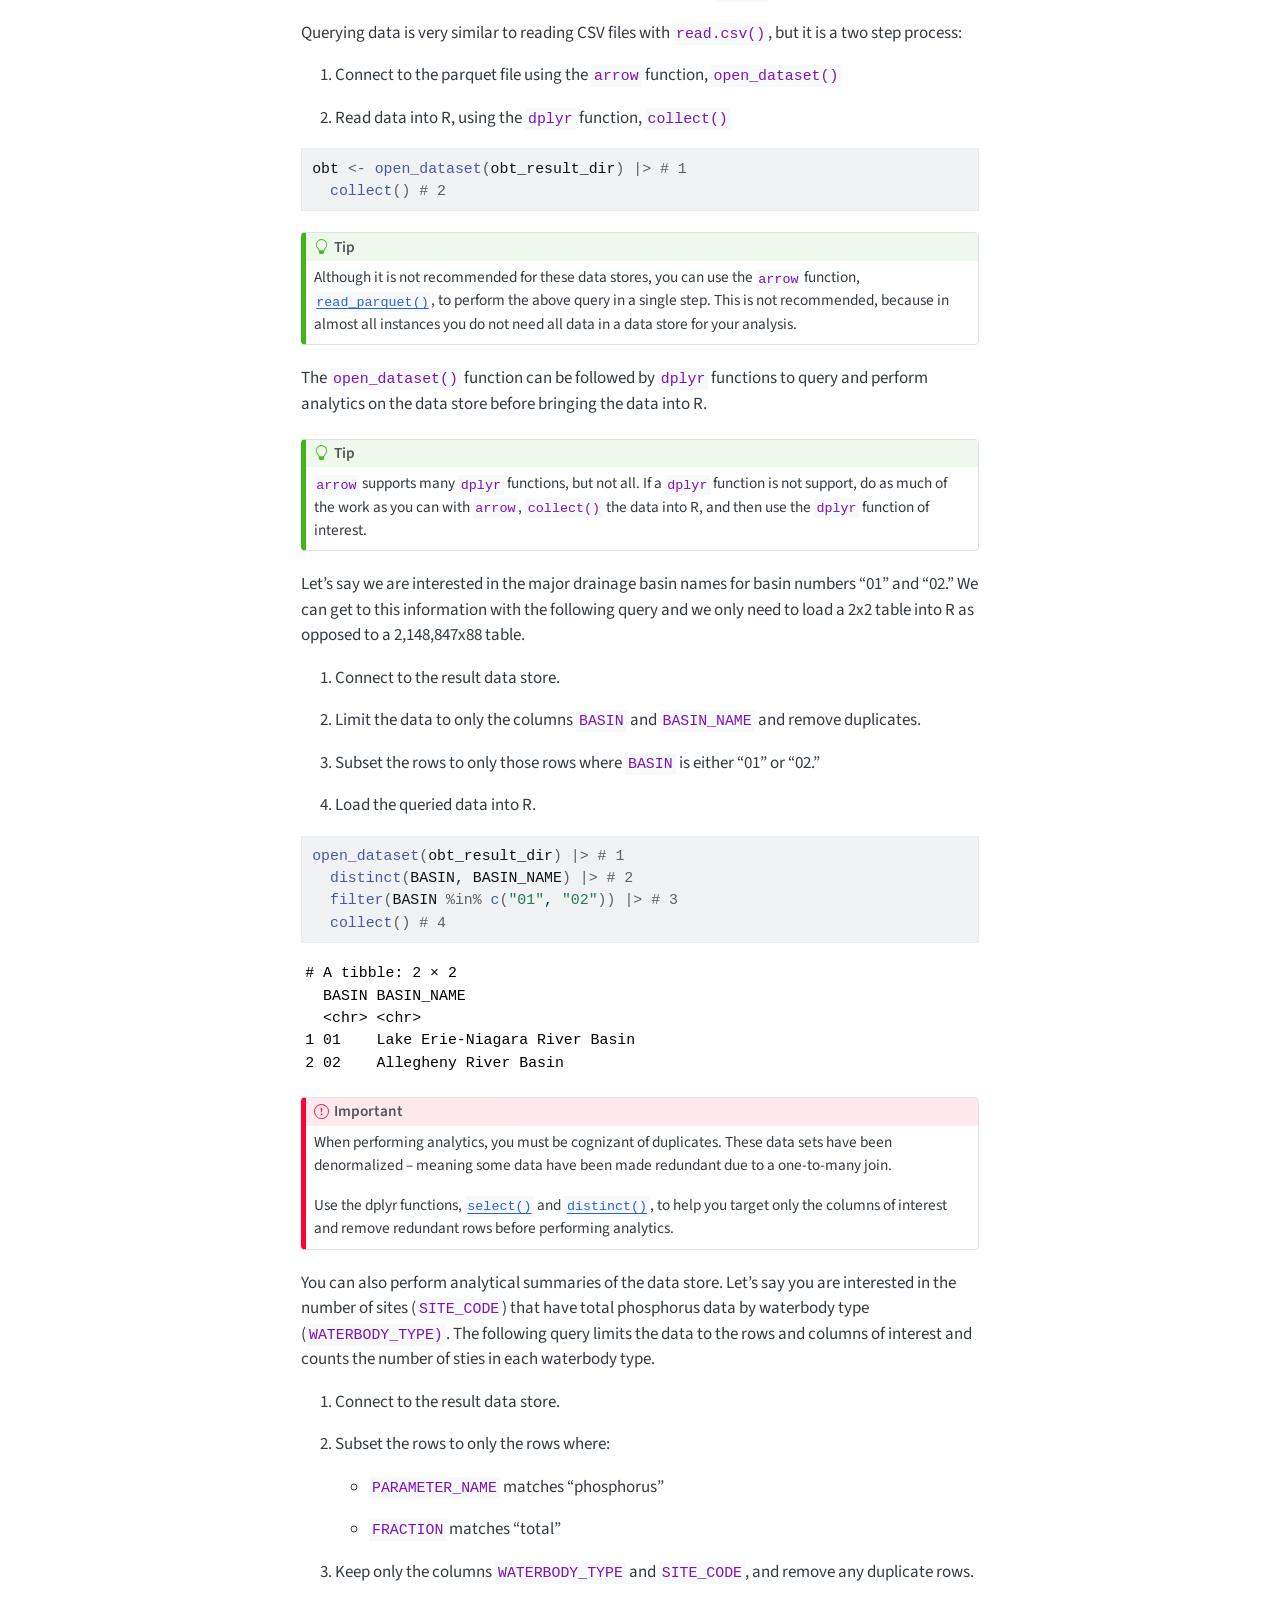
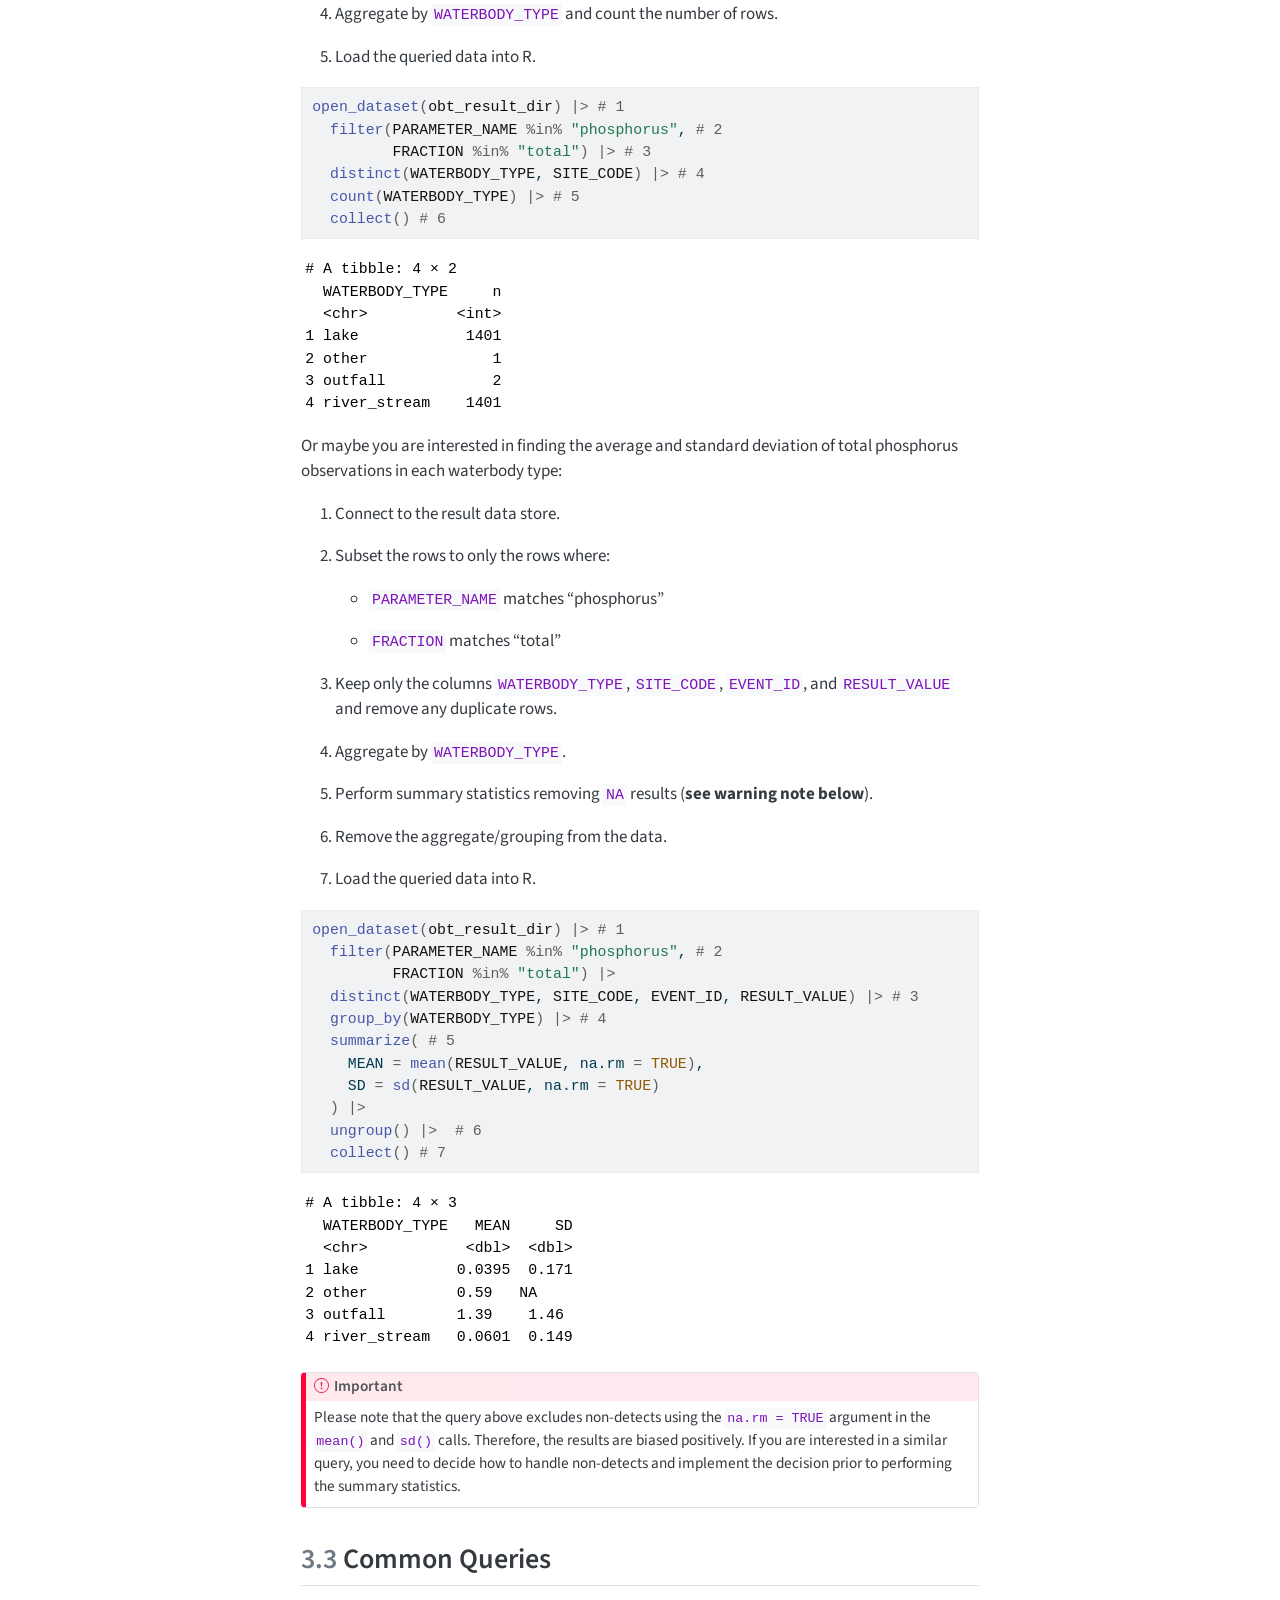
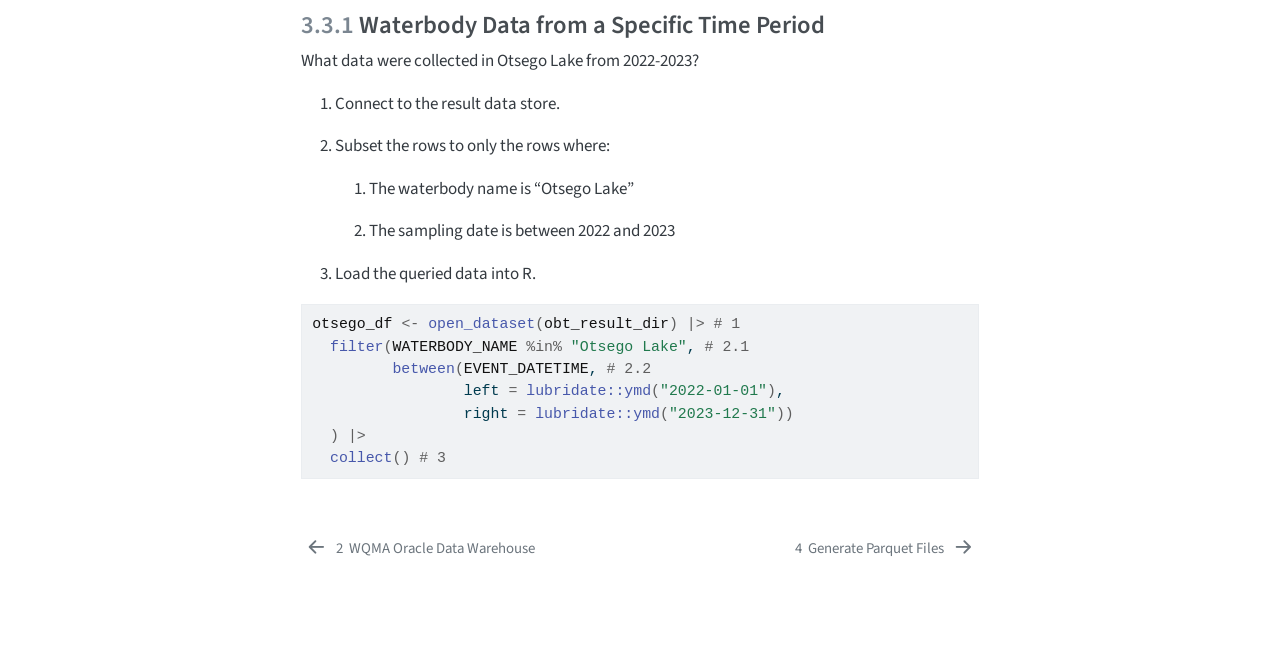
==== commit 56996c3b: "Updated the description of how to setup the oracle ODBC connection." ====
--- a/docs/analytical_data_store.html
+++ b/docs/analytical_data_store.html
@@ -2,7 +2,7 @@
 <html xmlns="http://www.w3.org/1999/xhtml" lang="en" xml:lang="en"><head>
 <meta http-equiv="Content-Type" content="text/html; charset=UTF-8">
 <meta charset="utf-8">
-<meta name="generator" content="quarto-1.5.57">
+<meta name="generator" content="quarto-1.6.42">
 <meta name="viewport" content="width=device-width, initial-scale=1.0, user-scalable=yes">
 <meta name="author" content="Zachary M. Smith">
 <title>3&nbsp; Analytical Data Store – BWAM Analytics</title>
@@ -68,10 +68,10 @@
 <script src="site_libs/quarto-html/tippy.umd.min.js"></script>
 <script src="site_libs/quarto-html/anchor.min.js"></script>
 <link href="site_libs/quarto-html/tippy.css" rel="stylesheet">
-<link href="site_libs/quarto-html/quarto-syntax-highlighting.css" rel="stylesheet" id="quarto-text-highlighting-styles">
+<link href="site_libs/quarto-html/quarto-syntax-highlighting-2f5df379a58b258e96c21c0638c20c03.css" rel="stylesheet" id="quarto-text-highlighting-styles">
 <script src="site_libs/bootstrap/bootstrap.min.js"></script>
 <link href="site_libs/bootstrap/bootstrap-icons.css" rel="stylesheet">
-<link href="site_libs/bootstrap/bootstrap.min.css" rel="stylesheet" id="quarto-bootstrap" data-mode="light"><script id="quarto-search-options" type="application/json">{
+<link href="site_libs/bootstrap/bootstrap-8da5b4427184b79ecddefad3d342027e.min.css" rel="stylesheet" append-hash="true" id="quarto-bootstrap" data-mode="light"><script id="quarto-search-options" type="application/json">{
   "location": "sidebar",
   "copy-button": false,
   "collapse-after": 3,
@@ -427,10 +427,10 @@
 <pre><code># A tibble: 4 × 2
   WATERBODY_TYPE     n
   &lt;chr&gt;          &lt;int&gt;
-1 lake            1349
-2 river_stream    1376
-3 other              1
-4 outfall            2</code></pre>
+1 lake            1401
+2 other              1
+3 outfall            2
+4 river_stream    1401</code></pre>
 </div>
 </div>
 <p>Or maybe you are interested in finding the average and standard deviation of total phosphorus observations in each waterbody type:</p>
@@ -465,10 +465,10 @@
 <pre><code># A tibble: 4 × 3
   WATERBODY_TYPE   MEAN     SD
   &lt;chr&gt;           &lt;dbl&gt;  &lt;dbl&gt;
-1 lake           0.0391  0.173
-2 river_stream   0.0601  0.149
-3 other          0.59   NA    
-4 outfall        1.39    1.46 </code></pre>
+1 lake           0.0395  0.171
+2 other          0.59   NA    
+3 outfall        1.39    1.46 
+4 river_stream   0.0601  0.149</code></pre>
 </div>
 </div>
 <div class="callout callout-style-default callout-important callout-titled">
@@ -593,8 +593,6 @@
   });
   clipboard.on('success', onCopySuccess);
   if (window.document.getElementById('quarto-embedded-source-code-modal')) {
-    // For code content inside modals, clipBoardJS needs to be initialized with a container option
-    // TODO: Check when it could be a function (https://github.com/zenorocha/clipboard.js/issues/860)
     const clipboardModal = new window.ClipboardJS('.code-copy-button[data-in-quarto-modal]', {
       text: getTextToCopy,
       container: window.document.getElementById('quarto-embedded-source-code-modal')
@@ -705,7 +703,6 @@
       if (window.Quarto?.typesetMath) {
         window.Quarto.typesetMath(note);
       }
-      // TODO in 1.5, we should make sure this works without a callout special case
       if (note.classList.contains("callout")) {
         return note.outerHTML;
       } else {
--- a/docs/site_libs/quarto-html/quarto-syntax-highlighting-2f5df379a58b258e96c21c0638c20c03.css
+++ b/docs/site_libs/quarto-html/quarto-syntax-highlighting-2f5df379a58b258e96c21c0638c20c03.css
@@ -0,0 +1,205 @@
+/* quarto syntax highlight colors */
+:root {
+  --quarto-hl-ot-color: #003B4F;
+  --quarto-hl-at-color: #657422;
+  --quarto-hl-ss-color: #20794D;
+  --quarto-hl-an-color: #5E5E5E;
+  --quarto-hl-fu-color: #4758AB;
+  --quarto-hl-st-color: #20794D;
+  --quarto-hl-cf-color: #003B4F;
+  --quarto-hl-op-color: #5E5E5E;
+  --quarto-hl-er-color: #AD0000;
+  --quarto-hl-bn-color: #AD0000;
+  --quarto-hl-al-color: #AD0000;
+  --quarto-hl-va-color: #111111;
+  --quarto-hl-bu-color: inherit;
+  --quarto-hl-ex-color: inherit;
+  --quarto-hl-pp-color: #AD0000;
+  --quarto-hl-in-color: #5E5E5E;
+  --quarto-hl-vs-color: #20794D;
+  --quarto-hl-wa-color: #5E5E5E;
+  --quarto-hl-do-color: #5E5E5E;
+  --quarto-hl-im-color: #00769E;
+  --quarto-hl-ch-color: #20794D;
+  --quarto-hl-dt-color: #AD0000;
+  --quarto-hl-fl-color: #AD0000;
+  --quarto-hl-co-color: #5E5E5E;
+  --quarto-hl-cv-color: #5E5E5E;
+  --quarto-hl-cn-color: #8f5902;
+  --quarto-hl-sc-color: #5E5E5E;
+  --quarto-hl-dv-color: #AD0000;
+  --quarto-hl-kw-color: #003B4F;
+}
+
+/* other quarto variables */
+:root {
+  --quarto-font-monospace: SFMono-Regular, Menlo, Monaco, Consolas, "Liberation Mono", "Courier New", monospace;
+}
+
+pre > code.sourceCode > span {
+  color: #003B4F;
+}
+
+code span {
+  color: #003B4F;
+}
+
+code.sourceCode > span {
+  color: #003B4F;
+}
+
+div.sourceCode,
+div.sourceCode pre.sourceCode {
+  color: #003B4F;
+}
+
+code span.ot {
+  color: #003B4F;
+  font-style: inherit;
+}
+
+code span.at {
+  color: #657422;
+  font-style: inherit;
+}
+
+code span.ss {
+  color: #20794D;
+  font-style: inherit;
+}
+
+code span.an {
+  color: #5E5E5E;
+  font-style: inherit;
+}
+
+code span.fu {
+  color: #4758AB;
+  font-style: inherit;
+}
+
+code span.st {
+  color: #20794D;
+  font-style: inherit;
+}
+
+code span.cf {
+  color: #003B4F;
+  font-weight: bold;
+  font-style: inherit;
+}
+
+code span.op {
+  color: #5E5E5E;
+  font-style: inherit;
+}
+
+code span.er {
+  color: #AD0000;
+  font-style: inherit;
+}
+
+code span.bn {
+  color: #AD0000;
+  font-style: inherit;
+}
+
+code span.al {
+  color: #AD0000;
+  font-style: inherit;
+}
+
+code span.va {
+  color: #111111;
+  font-style: inherit;
+}
+
+code span.bu {
+  font-style: inherit;
+}
+
+code span.ex {
+  font-style: inherit;
+}
+
+code span.pp {
+  color: #AD0000;
+  font-style: inherit;
+}
+
+code span.in {
+  color: #5E5E5E;
+  font-style: inherit;
+}
+
+code span.vs {
+  color: #20794D;
+  font-style: inherit;
+}
+
+code span.wa {
+  color: #5E5E5E;
+  font-style: italic;
+}
+
+code span.do {
+  color: #5E5E5E;
+  font-style: italic;
+}
+
+code span.im {
+  color: #00769E;
+  font-style: inherit;
+}
+
+code span.ch {
+  color: #20794D;
+  font-style: inherit;
+}
+
+code span.dt {
+  color: #AD0000;
+  font-style: inherit;
+}
+
+code span.fl {
+  color: #AD0000;
+  font-style: inherit;
+}
+
+code span.co {
+  color: #5E5E5E;
+  font-style: inherit;
+}
+
+code span.cv {
+  color: #5E5E5E;
+  font-style: italic;
+}
+
+code span.cn {
+  color: #8f5902;
+  font-style: inherit;
+}
+
+code span.sc {
+  color: #5E5E5E;
+  font-style: inherit;
+}
+
+code span.dv {
+  color: #AD0000;
+  font-style: inherit;
+}
+
+code span.kw {
+  color: #003B4F;
+  font-weight: bold;
+  font-style: inherit;
+}
+
+.prevent-inlining {
+  content: "</";
+}
+
+/*# sourceMappingURL=35eb38a806ee71ea6d2563be2308c832.css.map */
